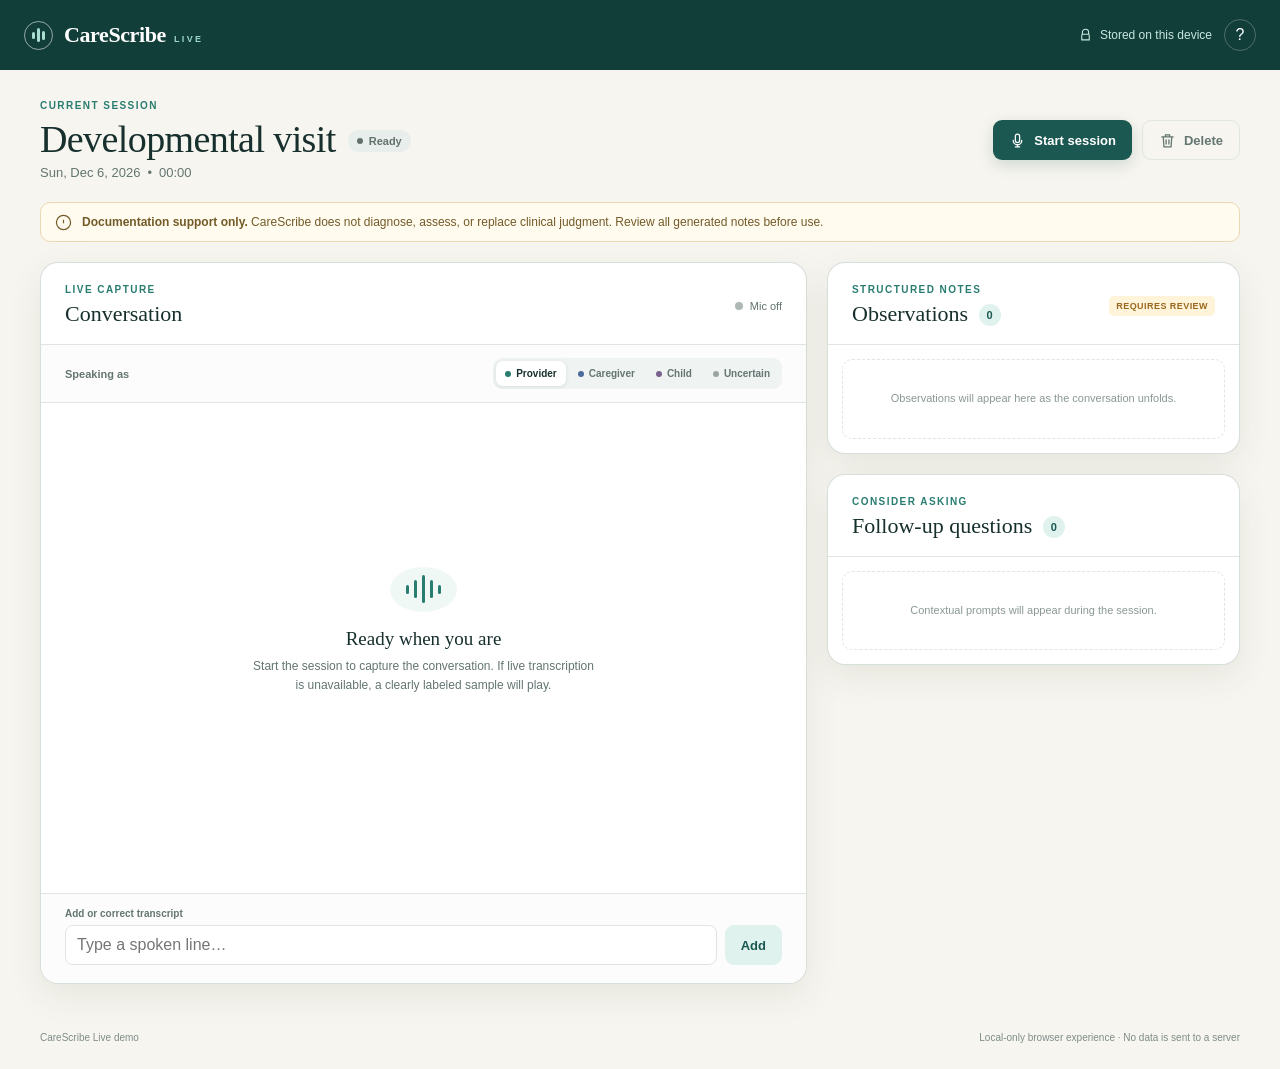
==== web/index.html @ e73f351d "Build CareScribe live hackathon demo" ====
<!doctype html>
<html lang="en">
  <head>
    <meta charset="UTF-8" />
    <meta name="viewport" content="width=device-width, initial-scale=1.0" />
    <meta name="theme-color" content="#123e3a" />
    <link rel="icon" href="data:image/svg+xml,<svg xmlns='http://www.w3.org/2000/svg' viewBox='0 0 64 64'><rect width='64' height='64' rx='32' fill='%23123e3a'/><path d='M20 34h7l5-14 6 27 5-13h5' fill='none' stroke='%23a9ded2' stroke-width='5' stroke-linecap='round' stroke-linejoin='round'/></svg>" />
    <meta
      name="description"
      content="CareScribe Live — a privacy-first, non-diagnostic session documentation demo."
    />
    <title>CareScribe Live</title>
    <link rel="stylesheet" href="styles.css" />
    <script src="app.js" defer></script>
  </head>
  <body>
    <header class="app-header">
      <a class="brand" href="#" aria-label="CareScribe Live home">
        <span class="brand-mark" aria-hidden="true">
          <span></span><span></span><span></span>
        </span>
        <span>
          <strong>CareScribe</strong>
          <small>LIVE</small>
        </span>
      </a>
      <div class="header-meta">
        <span class="privacy-pill">
          <svg viewBox="0 0 24 24" aria-hidden="true"><path d="M7 10V7a5 5 0 0 1 10 0v3m-9 0h8a2 2 0 0 1 2 2v7H6v-7a2 2 0 0 1 2-2Z"/></svg>
          Stored on this device
        </span>
        <button class="icon-button" id="open-info" aria-label="Privacy and demo information">?</button>
      </div>
    </header>

    <main>
      <section class="session-bar" aria-label="Session controls">
        <div>
          <p class="eyebrow">Current session</p>
          <div class="session-title-row">
            <h1 id="session-title">Developmental visit</h1>
            <span class="status-chip ready" id="status-chip"><i></i> Ready</span>
          </div>
          <p class="session-subtitle"><span id="session-date"></span> <span aria-hidden="true">•</span> <span id="timer">00:00</span></p>
        </div>
        <div class="session-actions">
          <button class="button button-primary" id="start-session">
            <svg viewBox="0 0 24 24" aria-hidden="true"><path d="M12 3a3 3 0 0 0-3 3v6a3 3 0 0 0 6 0V6a3 3 0 0 0-3-3Zm-6 9a6 6 0 0 0 12 0m-6 6v3m-3 0h6"/></svg>
            Start session
          </button>
          <button class="button button-secondary hidden" id="pause-session">
            <span class="pause-icon" aria-hidden="true"></span> Pause
          </button>
          <button class="button button-danger hidden" id="end-session">End session</button>
          <button class="button button-ghost" id="delete-session" title="Delete session">
            <svg viewBox="0 0 24 24" aria-hidden="true"><path d="M4 7h16M9 7V4h6v3m3 0-1 14H7L6 7m4 4v6m4-6v6"/></svg>
            <span>Delete</span>
          </button>
        </div>
      </section>

      <section class="notice" role="note">
        <svg viewBox="0 0 24 24" aria-hidden="true"><path d="M12 22a10 10 0 1 0 0-20 10 10 0 0 0 0 20Zm0-14v5m0 4h.01"/></svg>
        <p><strong>Documentation support only.</strong> CareScribe does not diagnose, assess, or replace clinical judgment. Review all generated notes before use.</p>
      </section>

      <div class="workspace">
        <section class="panel transcript-panel">
          <div class="panel-heading">
            <div>
              <p class="eyebrow">Live capture</p>
              <h2>Conversation</h2>
            </div>
            <div class="audio-state" id="audio-state"><span class="audio-dot"></span><span id="audio-label">Mic off</span></div>
          </div>

          <div class="speaker-control">
            <span>Speaking as</span>
            <div class="role-tabs" id="role-tabs" role="radiogroup" aria-label="Current speaker">
              <button data-role="provider" role="radio" aria-checked="true" class="active"><i></i> Provider</button>
              <button data-role="caregiver" role="radio" aria-checked="false"><i></i> Caregiver</button>
              <button data-role="child" role="radio" aria-checked="false"><i></i> Child</button>
              <button data-role="uncertain" role="radio" aria-checked="false"><i></i> Uncertain</button>
            </div>
          </div>

          <div class="transcript-list" id="transcript-list" aria-live="polite">
            <div class="empty-state" id="transcript-empty">
              <div class="empty-visual">
                <span></span><span></span><span></span><span></span><span></span>
              </div>
              <h3>Ready when you are</h3>
              <p>Start the session to capture the conversation. If live transcription is unavailable, a clearly labeled sample will play.</p>
            </div>
          </div>

          <form class="manual-entry" id="manual-form">
            <label for="manual-text">Add or correct transcript</label>
            <div>
              <input id="manual-text" type="text" maxlength="500" placeholder="Type a spoken line…" autocomplete="off" />
              <button class="button button-secondary" type="submit">Add</button>
            </div>
          </form>
        </section>

        <aside class="insights-column">
          <section class="panel observations-panel">
            <div class="panel-heading">
              <div>
                <p class="eyebrow">Structured notes</p>
                <h2>Observations <span class="count" id="observation-count">0</span></h2>
              </div>
              <span class="review-label">Requires review</span>
            </div>
            <div id="observations-list" class="card-list">
              <div class="mini-empty" id="observations-empty">Observations will appear here as the conversation unfolds.</div>
            </div>
          </section>

          <section class="panel questions-panel">
            <div class="panel-heading">
              <div>
                <p class="eyebrow">Consider asking</p>
                <h2>Follow-up questions <span class="count" id="question-count">0</span></h2>
              </div>
            </div>
            <div id="questions-list" class="question-list">
              <div class="mini-empty" id="questions-empty">Contextual prompts will appear during the session.</div>
            </div>
          </section>
        </aside>
      </div>
    </main>

    <footer>
      <span>CareScribe Live demo</span>
      <span>Local-only browser experience · No data is sent to a server</span>
    </footer>

    <dialog id="consent-dialog" class="modal consent-modal">
      <form method="dialog">
        <div class="modal-icon consent-icon">
          <svg viewBox="0 0 24 24" aria-hidden="true"><path d="M12 3 4 6v5c0 5 3.4 8.7 8 10 4.6-1.3 8-5 8-10V6l-8-3Zm-3 9 2 2 4-5"/></svg>
        </div>
        <p class="eyebrow">Before you begin</p>
        <h2>Confirm privacy & consent</h2>
        <p class="modal-copy">Only capture a conversation after everyone present understands and agrees. This demo stores session data in this browser only.</p>
        <label class="check-row">
          <input type="checkbox" id="consent-check" />
          <span><strong>I have informed consent</strong><small>Everyone present has agreed to audio capture and transcription.</small></span>
        </label>
        <label class="check-row">
          <input type="checkbox" id="privacy-check" />
          <span><strong>I understand this is a demo</strong><small>Content is non-diagnostic and must be reviewed by a qualified clinician.</small></span>
        </label>
        <div class="modal-actions">
          <button class="button button-ghost" value="cancel">Cancel</button>
          <button class="button button-primary" id="confirm-consent" value="default" disabled>Agree & start</button>
        </div>
      </form>
    </dialog>

    <dialog id="end-dialog" class="modal">
      <form method="dialog">
        <div class="modal-icon end-icon">✓</div>
        <h2>End this session?</h2>
        <p class="modal-copy">The transcript and reviewed observations will remain saved on this device.</p>
        <div class="modal-actions">
          <button class="button button-ghost" value="cancel">Keep recording</button>
          <button class="button button-danger" id="confirm-end" value="default">End session</button>
        </div>
      </form>
    </dialog>

    <dialog id="delete-dialog" class="modal">
      <form method="dialog">
        <div class="modal-icon delete-icon">
          <svg viewBox="0 0 24 24" aria-hidden="true"><path d="M4 7h16M9 7V4h6v3m3 0-1 14H7L6 7"/></svg>
        </div>
        <h2>Delete this session?</h2>
        <p class="modal-copy">This permanently removes the transcript, observations, and questions from this browser.</p>
        <div class="modal-actions">
          <button class="button button-ghost" value="cancel">Cancel</button>
          <button class="button button-danger" id="confirm-delete" value="default">Delete permanently</button>
        </div>
      </form>
    </dialog>

    <dialog id="info-dialog" class="modal">
      <form method="dialog">
        <div class="modal-icon consent-icon">i</div>
        <h2>About this demo</h2>
        <p class="modal-copy">CareScribe Live demonstrates browser-based documentation support. Live transcription depends on browser support and may use the browser vendor’s speech service. The safe simulation contains fictional, non-identifying sample content.</p>
        <p class="modal-copy"><strong>No AWS service or clinical system is connected.</strong> Data remains in local browser storage until you delete it.</p>
        <div class="modal-actions"><button class="button button-primary" value="default">Got it</button></div>
      </form>
    </dialog>

    <div class="toast" id="toast" role="status" aria-live="polite"></div>
  </body>
</html>
---- web/styles.css ----
:root {
  --ink: #17302d;
  --muted: #647572;
  --green-950: #123e3a;
  --green-800: #1b5851;
  --green-600: #287c70;
  --green-100: #dff2ed;
  --green-50: #f0f8f5;
  --cream: #f7f5ef;
  --white: #fff;
  --line: #dfe6e2;
  --coral: #d86552;
  --coral-soft: #fff0ec;
  --gold: #9a681e;
  --gold-soft: #fff4d9;
  --blue: #4b6b9d;
  --purple: #7a628e;
  --shadow: 0 12px 34px rgba(22, 59, 54, .08);
  --radius: 18px;
}

* { box-sizing: border-box; }
html { color-scheme: light; }
body {
  margin: 0;
  background: var(--cream);
  color: var(--ink);
  font-family: Inter, ui-sans-serif, -apple-system, BlinkMacSystemFont, "Segoe UI", sans-serif;
  -webkit-font-smoothing: antialiased;
}
button, input { font: inherit; }
button { cursor: pointer; }
button:focus-visible, input:focus-visible { outline: 3px solid rgba(40, 124, 112, .25); outline-offset: 2px; }
.hidden { display: none !important; }

.app-header {
  height: 70px;
  padding: 0 max(24px, calc((100vw - 1440px) / 2));
  background: var(--green-950);
  color: white;
  display: flex;
  align-items: center;
  justify-content: space-between;
}
.brand { color: inherit; text-decoration: none; display: flex; gap: 11px; align-items: center; }
.brand > span:last-child { display: flex; align-items: baseline; gap: 8px; }
.brand strong { font-family: Georgia, serif; font-size: 22px; letter-spacing: -.4px; }
.brand small { font-size: 9px; letter-spacing: 2.4px; color: #9bd7ca; font-weight: 800; }
.brand-mark { width: 29px; height: 29px; border: 1px solid rgba(255,255,255,.55); border-radius: 50%; display: flex; align-items: center; justify-content: center; gap: 2px; }
.brand-mark span { display: block; width: 3px; border-radius: 4px; background: #a9ded2; }
.brand-mark span:nth-child(1) { height: 7px; }
.brand-mark span:nth-child(2) { height: 14px; }
.brand-mark span:nth-child(3) { height: 9px; }
.header-meta { display: flex; gap: 12px; align-items: center; }
.privacy-pill { display: flex; align-items: center; gap: 7px; font-size: 12px; color: #c7e7df; }
.privacy-pill svg { width: 15px; fill: none; stroke: currentColor; stroke-width: 1.8; }
.icon-button { width: 32px; height: 32px; border: 1px solid rgba(255,255,255,.25); border-radius: 50%; background: transparent; color: white; }

main { width: min(1440px, 100%); margin: auto; padding: 30px 40px 48px; }
.session-bar { display: flex; align-items: center; justify-content: space-between; gap: 24px; margin-bottom: 22px; }
.eyebrow { margin: 0 0 6px; text-transform: uppercase; letter-spacing: 1.45px; font-size: 10px; color: var(--green-600); font-weight: 800; }
.session-title-row { display: flex; align-items: center; gap: 12px; }
h1, h2, h3, p { margin-top: 0; }
h1 { margin-bottom: 4px; font-family: Georgia, serif; font-size: clamp(28px, 3vw, 38px); font-weight: 500; letter-spacing: -.6px; }
.session-subtitle { margin: 0; color: var(--muted); font-size: 13px; display: flex; gap: 7px; }
.status-chip { border-radius: 20px; padding: 5px 9px; background: #e8eeeb; color: #62706d; font-size: 11px; font-weight: 700; display: inline-flex; align-items: center; gap: 6px; }
.status-chip i { width: 6px; height: 6px; border-radius: 50%; background: currentColor; }
.status-chip.live { color: #247166; background: #dff2ed; }
.status-chip.live i { animation: pulse 1.5s infinite; }
.status-chip.paused { color: var(--gold); background: var(--gold-soft); }
.status-chip.ended { color: #62706d; }
.session-actions { display: flex; align-items: center; gap: 10px; flex-wrap: wrap; justify-content: flex-end; }
.button { border: 0; border-radius: 9px; min-height: 40px; padding: 0 16px; display: inline-flex; align-items: center; justify-content: center; gap: 8px; font-weight: 700; font-size: 13px; transition: transform .15s, background .15s, box-shadow .15s; }
.button:hover { transform: translateY(-1px); }
.button:disabled { opacity: .45; cursor: not-allowed; transform: none; }
.button svg { width: 17px; height: 17px; fill: none; stroke: currentColor; stroke-width: 1.8; stroke-linecap: round; stroke-linejoin: round; }
.button-primary { color: white; background: var(--green-800); box-shadow: 0 5px 15px rgba(27,88,81,.18); }
.button-primary:hover { background: var(--green-950); }
.button-secondary { color: var(--green-800); background: var(--green-100); }
.button-ghost { color: var(--muted); background: transparent; border: 1px solid var(--line); }
.button-danger { color: white; background: var(--coral); }
.pause-icon { width: 11px; height: 13px; border-left: 3px solid; border-right: 3px solid; }

.notice { display: flex; align-items: center; gap: 10px; border: 1px solid #ead9b1; background: #fffbef; color: #735b28; border-radius: 10px; padding: 10px 14px; margin-bottom: 20px; }
.notice svg { width: 17px; flex: 0 0 auto; fill: none; stroke: currentColor; stroke-width: 1.7; }
.notice p { margin: 0; font-size: 12px; line-height: 1.5; }

.workspace { display: grid; grid-template-columns: minmax(0, 1.3fr) minmax(340px, .7fr); gap: 20px; align-items: start; }
.panel { background: var(--white); border: 1px solid rgba(205,216,211,.8); border-radius: var(--radius); box-shadow: var(--shadow); overflow: hidden; }
.panel-heading { display: flex; align-items: center; justify-content: space-between; gap: 18px; padding: 21px 24px 17px; border-bottom: 1px solid var(--line); }
.panel-heading h2 { margin: 0; font-family: Georgia, serif; font-weight: 500; font-size: 22px; }
.count { display: inline-flex; align-items: center; justify-content: center; min-width: 22px; height: 22px; margin-left: 5px; border-radius: 12px; background: var(--green-100); color: var(--green-800); font: 700 11px Inter, sans-serif; vertical-align: 2px; }
.audio-state { font-size: 11px; color: var(--muted); display: flex; align-items: center; gap: 7px; }
.audio-dot { width: 8px; height: 8px; border-radius: 50%; background: #aeb8b5; }
.audio-state.listening { color: var(--green-600); }
.audio-state.listening .audio-dot { background: #36a18f; box-shadow: 0 0 0 5px rgba(54,161,143,.12); animation: pulse 1.5s infinite; }
.audio-state.simulated { color: var(--gold); }
.audio-state.simulated .audio-dot { background: #d79b38; }

.speaker-control { padding: 13px 24px; display: flex; align-items: center; justify-content: space-between; gap: 16px; border-bottom: 1px solid var(--line); background: #fbfcfb; }
.speaker-control > span { color: var(--muted); font-size: 11px; font-weight: 700; white-space: nowrap; }
.role-tabs { display: flex; align-items: center; gap: 3px; padding: 3px; background: #eff3f1; border-radius: 9px; overflow-x: auto; }
.role-tabs button { border: 0; background: transparent; padding: 7px 9px; border-radius: 7px; color: var(--muted); font-size: 10px; font-weight: 700; white-space: nowrap; display: flex; align-items: center; gap: 5px; }
.role-tabs button i { width: 6px; height: 6px; border-radius: 50%; background: #9aa5a2; }
.role-tabs button.active { background: white; color: var(--ink); box-shadow: 0 1px 4px rgba(22,59,54,.1); }
.role-tabs [data-role="provider"] i { background: var(--green-600); }
.role-tabs [data-role="caregiver"] i { background: var(--blue); }
.role-tabs [data-role="child"] i { background: var(--purple); }

.transcript-list { height: 490px; overflow-y: auto; padding: 14px 24px; scroll-behavior: smooth; }
.empty-state { min-height: 440px; display: flex; flex-direction: column; align-items: center; justify-content: center; text-align: center; color: var(--muted); }
.empty-state h3 { margin: 16px 0 7px; color: var(--ink); font: 500 19px Georgia, serif; }
.empty-state p { max-width: 350px; font-size: 12px; line-height: 1.6; }
.empty-visual { height: 45px; display: flex; gap: 5px; align-items: center; padding: 0 16px; border-radius: 50%; background: var(--green-50); }
.empty-visual span { width: 3px; border-radius: 3px; background: var(--green-600); }
.empty-visual span:nth-child(1), .empty-visual span:nth-child(5) { height: 9px; }
.empty-visual span:nth-child(2), .empty-visual span:nth-child(4) { height: 18px; }
.empty-visual span:nth-child(3) { height: 28px; }
.transcript-entry { display: grid; grid-template-columns: 76px 1fr; gap: 12px; padding: 13px 0; border-bottom: 1px solid #edf0ee; animation: enter .3s ease both; }
.transcript-entry:last-child { border-bottom: 0; }
.speaker-label { font-size: 10px; font-weight: 800; text-transform: uppercase; letter-spacing: .7px; color: var(--green-600); padding-top: 3px; }
.speaker-label.caregiver { color: var(--blue); }
.speaker-label.child { color: var(--purple); }
.speaker-label.uncertain { color: #7d8583; }
.transcript-copy { margin: 0; color: #334744; font-size: 13px; line-height: 1.55; }
.transcript-time { display: block; margin-top: 4px; color: #9aa4a2; font-size: 9px; }
.simulation-tag { font-size: 8px; letter-spacing: .5px; text-transform: uppercase; color: var(--gold); background: var(--gold-soft); border-radius: 3px; padding: 2px 4px; margin-left: 5px; }
.manual-entry { padding: 14px 24px 18px; border-top: 1px solid var(--line); background: #fbfcfb; }
.manual-entry label { display: block; color: var(--muted); font-size: 10px; font-weight: 700; margin-bottom: 6px; }
.manual-entry > div { display: flex; gap: 8px; }
.manual-entry input { min-width: 0; flex: 1; border: 1px solid var(--line); border-radius: 8px; padding: 9px 11px; color: var(--ink); background: white; }

.insights-column { display: grid; gap: 20px; }
.review-label { color: var(--gold); background: var(--gold-soft); border-radius: 5px; padding: 5px 7px; font-size: 9px; font-weight: 800; text-transform: uppercase; letter-spacing: .45px; }
.card-list, .question-list { padding: 14px; max-height: 380px; overflow-y: auto; }
.mini-empty { text-align: center; color: #8a9895; font-size: 11px; line-height: 1.6; padding: 30px 20px; border: 1px dashed var(--line); border-radius: 10px; }
.observation-card { border: 1px solid var(--line); border-radius: 11px; padding: 13px; margin-bottom: 10px; animation: enter .3s ease both; }
.observation-card:last-child { margin-bottom: 0; }
.observation-top { display: flex; align-items: center; justify-content: space-between; gap: 10px; margin-bottom: 8px; }
.observation-top span:first-child { color: var(--green-800); font-size: 9px; font-weight: 800; text-transform: uppercase; letter-spacing: .8px; }
.confidence { color: var(--muted); font-size: 9px; }
.observation-card h3 { margin: 0 0 6px; font-size: 13px; line-height: 1.35; }
.evidence { margin: 0 0 10px; padding-left: 9px; border-left: 2px solid var(--green-100); color: var(--muted); font-size: 10px; line-height: 1.45; }
.approve-button { width: 100%; min-height: 30px; border: 1px solid var(--green-100); border-radius: 7px; background: var(--green-50); color: var(--green-800); font-size: 10px; font-weight: 800; }
.approve-button.approved { border-color: #c5e5dd; background: var(--green-100); }
.question-card { width: 100%; text-align: left; border: 0; border-radius: 9px; background: var(--green-50); margin-bottom: 8px; padding: 11px 12px; color: #2c504b; font-size: 11px; line-height: 1.45; display: flex; gap: 9px; transition: background .15s; animation: enter .3s ease both; }
.question-card:hover { background: var(--green-100); }
.question-card::before { content: "?"; width: 18px; height: 18px; border-radius: 50%; flex: 0 0 auto; display: grid; place-items: center; color: white; background: var(--green-600); font-size: 9px; font-weight: 800; }
.question-card.asked { opacity: .55; text-decoration: line-through; }

footer { width: min(1440px, 100%); margin: auto; padding: 0 40px 26px; display: flex; justify-content: space-between; color: #7d8c89; font-size: 10px; }
.modal { width: min(470px, calc(100% - 32px)); border: 0; border-radius: 17px; padding: 0; box-shadow: 0 24px 70px rgba(16,47,43,.25); color: var(--ink); }
.modal::backdrop { background: rgba(12,36,33,.58); backdrop-filter: blur(3px); }
.modal form { padding: 28px; }
.modal h2 { font: 500 27px Georgia, serif; margin: 5px 0 10px; }
.modal-copy { color: var(--muted); font-size: 12px; line-height: 1.6; }
.modal-icon { width: 42px; height: 42px; display: grid; place-items: center; border-radius: 50%; margin-bottom: 15px; font-weight: 800; }
.modal-icon svg { width: 22px; fill: none; stroke: currentColor; stroke-width: 1.7; stroke-linecap: round; stroke-linejoin: round; }
.consent-icon, .end-icon { color: var(--green-800); background: var(--green-100); }
.delete-icon { color: var(--coral); background: var(--coral-soft); }
.check-row { display: flex; gap: 10px; padding: 12px; border: 1px solid var(--line); border-radius: 9px; margin-top: 9px; cursor: pointer; }
.check-row input { accent-color: var(--green-600); margin: 2px 0 0; align-self: flex-start; }
.check-row span { display: flex; flex-direction: column; gap: 3px; }
.check-row strong { font-size: 12px; }
.check-row small { color: var(--muted); font-size: 10px; line-height: 1.4; }
.modal-actions { display: flex; justify-content: flex-end; gap: 9px; margin-top: 22px; }
.toast { position: fixed; left: 50%; bottom: 24px; transform: translate(-50%, 20px); background: var(--green-950); color: white; border-radius: 8px; padding: 10px 15px; font-size: 11px; opacity: 0; pointer-events: none; transition: .25s; z-index: 10; }
.toast.show { opacity: 1; transform: translate(-50%, 0); }

@keyframes pulse { 50% { opacity: .45; transform: scale(.85); } }
@keyframes enter { from { opacity: 0; transform: translateY(5px); } }
@media (max-width: 900px) {
  main { padding: 24px; }
  .workspace { grid-template-columns: 1fr; }
  .transcript-list { height: 420px; }
  .insights-column { grid-template-columns: 1fr 1fr; }
  footer { padding: 0 24px 24px; }
}
@media (max-width: 640px) {
  .app-header { padding: 0 16px; }
  .privacy-pill { font-size: 0; }
  .privacy-pill svg { width: 18px; }
  main { padding: 20px 14px 36px; }
  .session-bar { align-items: flex-start; flex-direction: column; }
  .session-actions { width: 100%; justify-content: flex-start; }
  .session-actions .button-primary, .session-actions .button-secondary, .session-actions .button-danger { flex: 1; }
  .session-actions .button-ghost span { display: none; }
  .speaker-control { align-items: flex-start; flex-direction: column; }
  .role-tabs { width: 100%; }
  .role-tabs button { flex: 1; justify-content: center; }
  .transcript-list { height: 390px; padding: 12px 16px; }
  .transcript-entry { grid-template-columns: 68px 1fr; }
  .manual-entry { padding: 12px 16px 16px; }
  .insights-column { grid-template-columns: 1fr; }
  .panel-heading { padding: 18px; }
  footer { padding: 0 14px 20px; flex-direction: column; gap: 5px; }
}
@media (prefers-reduced-motion: reduce) {
  *, *::before, *::after { animation-duration: .01ms !important; transition-duration: .01ms !important; scroll-behavior: auto !important; }
}
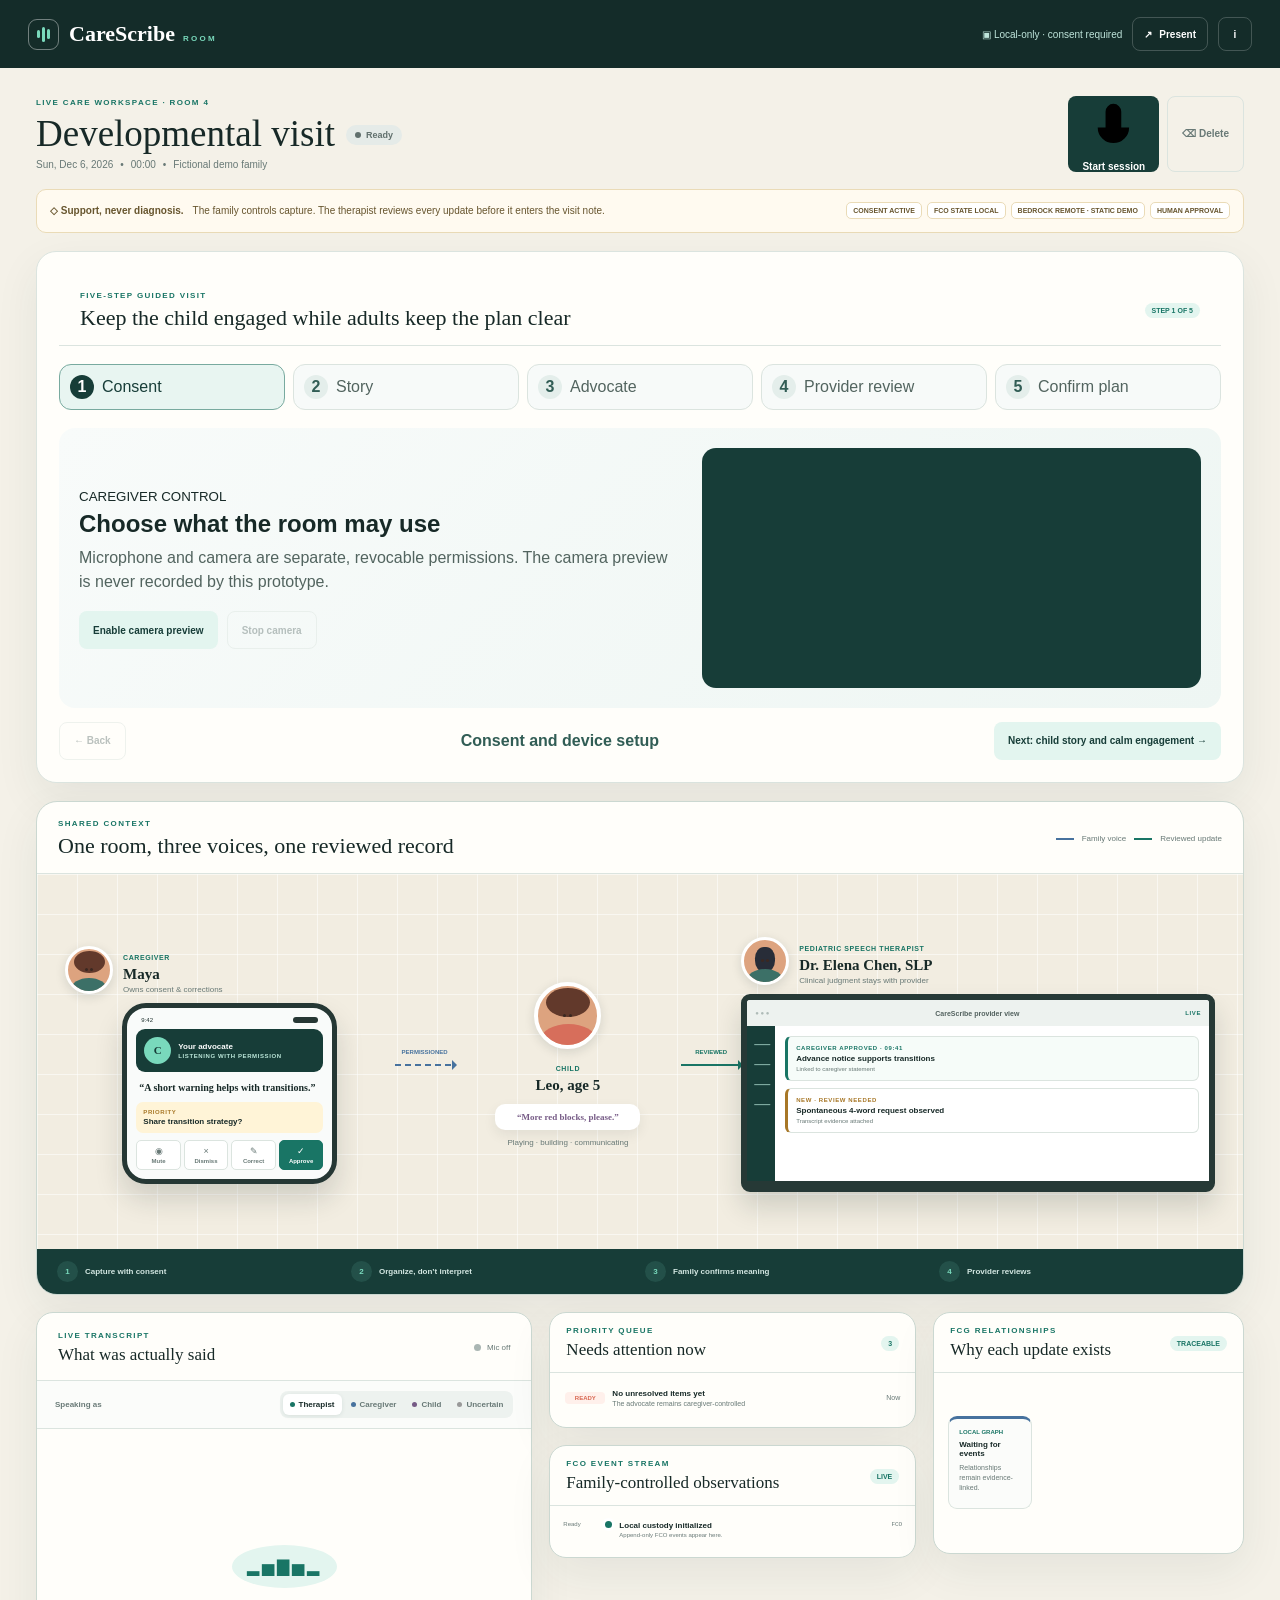
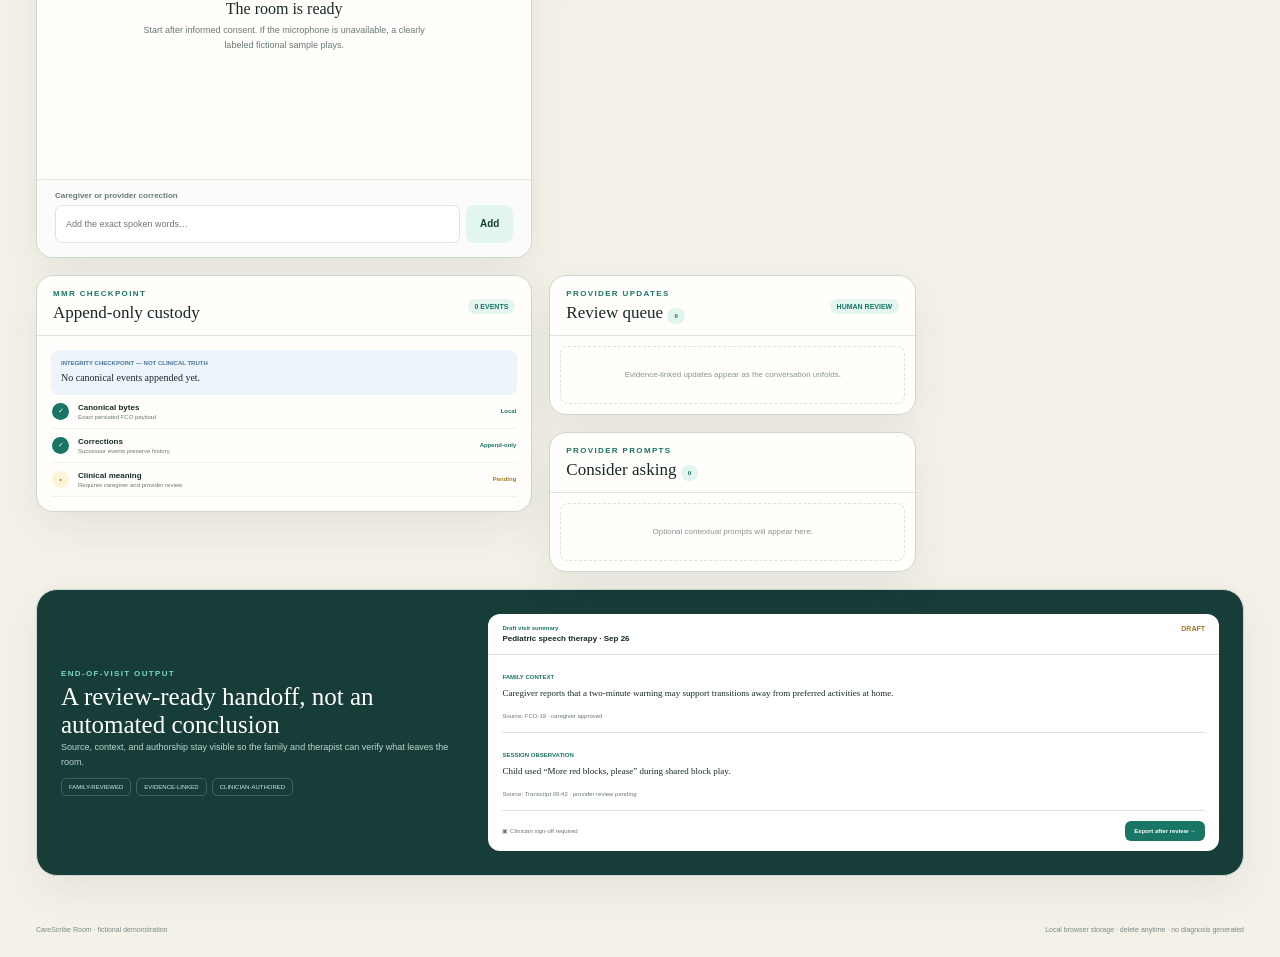
==== commit c9e0c171: "Add caregiver advocate room and custody demo" ====
--- a/web/index.html
+++ b/web/index.html
@@ -1,201 +1,144 @@
 <!doctype html>
 <html lang="en">
-  <head>
-    <meta charset="UTF-8" />
-    <meta name="viewport" content="width=device-width, initial-scale=1.0" />
-    <meta name="theme-color" content="#123e3a" />
-    <link rel="icon" href="data:image/svg+xml,<svg xmlns='http://www.w3.org/2000/svg' viewBox='0 0 64 64'><rect width='64' height='64' rx='32' fill='%23123e3a'/><path d='M20 34h7l5-14 6 27 5-13h5' fill='none' stroke='%23a9ded2' stroke-width='5' stroke-linecap='round' stroke-linejoin='round'/></svg>" />
-    <meta
-      name="description"
-      content="CareScribe Live — a privacy-first, non-diagnostic session documentation demo."
-    />
-    <title>CareScribe Live</title>
-    <link rel="stylesheet" href="styles.css" />
-    <script src="app.js" defer></script>
-  </head>
-  <body>
-    <header class="app-header">
-      <a class="brand" href="#" aria-label="CareScribe Live home">
-        <span class="brand-mark" aria-hidden="true">
-          <span></span><span></span><span></span>
-        </span>
-        <span>
-          <strong>CareScribe</strong>
-          <small>LIVE</small>
-        </span>
-      </a>
-      <div class="header-meta">
-        <span class="privacy-pill">
-          <svg viewBox="0 0 24 24" aria-hidden="true"><path d="M7 10V7a5 5 0 0 1 10 0v3m-9 0h8a2 2 0 0 1 2 2v7H6v-7a2 2 0 0 1 2-2Z"/></svg>
-          Stored on this device
-        </span>
-        <button class="icon-button" id="open-info" aria-label="Privacy and demo information">?</button>
+<head>
+  <meta charset="UTF-8"><meta name="viewport" content="width=device-width,initial-scale=1">
+  <meta name="theme-color" content="#173d38">
+  <meta name="description" content="CareScribe Room — privacy-first, non-diagnostic pediatric speech therapy documentation.">
+  <link rel="icon" href="data:image/svg+xml,<svg xmlns='http://www.w3.org/2000/svg' viewBox='0 0 64 64'><rect width='64' height='64' rx='16' fill='%23173d38'/><path d='M18 34h9l5-15 6 28 6-13h4' fill='none' stroke='%2379d9bc' stroke-width='5' stroke-linecap='round'/></svg>">
+  <title>CareScribe Room</title><link rel="stylesheet" href="styles.css"><script src="fco-core.js" defer></script><script src="app.js" defer></script>
+</head>
+<body>
+  <input class="presentation-toggle" id="presentation-mode" type="checkbox">
+  <header class="app-header">
+    <a class="brand" href="#" aria-label="CareScribe home"><span class="brand-mark" aria-hidden="true"><i></i><i></i><i></i></span><span><strong>CareScribe</strong><small>ROOM</small></span></a>
+    <div class="header-meta"><span class="privacy-pill">▣ Local-only · consent required</span><label class="present-button" for="presentation-mode"><span>↗</span><b>Present</b></label><button id="open-info" class="icon-button" aria-label="Privacy and demo information">i</button></div>
+  </header>
+
+  <main>
+    <section class="session-bar" aria-label="Session controls">
+      <div><p class="eyebrow">Live care workspace · Room 4</p><div class="session-title-row"><h1 id="session-title">Developmental visit</h1><span id="status-chip" class="status-chip ready"><i></i> Ready</span></div><p class="session-subtitle"><span id="session-date"></span><span>•</span><span id="timer">00:00</span><span>•</span><span>Fictional demo family</span></p></div>
+      <div class="session-actions">
+        <button id="start-session" class="button primary">◉ Start session</button>
+        <button id="pause-session" class="button secondary hidden"><span class="pause-icon"></span> Pause</button>
+        <button id="end-session" class="button danger hidden">End session</button>
+        <button id="delete-session" class="button ghost" title="Delete session">⌫ <span>Delete</span></button>
       </div>
-    </header>
+    </section>
 
-    <main>
-      <section class="session-bar" aria-label="Session controls">
-        <div>
-          <p class="eyebrow">Current session</p>
-          <div class="session-title-row">
-            <h1 id="session-title">Developmental visit</h1>
-            <span class="status-chip ready" id="status-chip"><i></i> Ready</span>
+    <section class="boundary" role="note"><b>◇ Support, never diagnosis.</b><span>The family controls capture. The therapist reviews every update before it enters the visit note.</span><div><i>Consent active</i><i>FCO state local</i><i id="bedrock-status">Bedrock remote · checking</i><i>Human approval</i></div></section>
+
+    <section class="journey-card" aria-labelledby="journey-title">
+      <header class="section-head"><div><p class="eyebrow">Five-step guided visit</p><h2 id="journey-title">Keep the child engaged while adults keep the plan clear</h2></div><b id="journey-progress" class="pill">STEP 1 OF 5</b></header>
+      <nav class="journey-tabs" aria-label="Visit steps">
+        <button data-step="1" class="active"><b>1</b><span>Consent</span></button>
+        <button data-step="2"><b>2</b><span>Story</span></button>
+        <button data-step="3"><b>3</b><span>Advocate</span></button>
+        <button data-step="4"><b>4</b><span>Provider review</span></button>
+        <button data-step="5"><b>5</b><span>Confirm plan</span></button>
+      </nav>
+      <div class="journey-stage">
+        <article class="journey-pane active" data-pane="1">
+          <div><small>CAREGIVER CONTROL</small><h3>Choose what the room may use</h3><p>Microphone and camera are separate, revocable permissions. The camera preview is never recorded by this prototype.</p>
+            <div class="permission-actions"><button id="enable-camera" class="button secondary">Enable camera preview</button><button id="stop-camera" class="button ghost" disabled>Stop camera</button></div>
           </div>
-          <p class="session-subtitle"><span id="session-date"></span> <span aria-hidden="true">•</span> <span id="timer">00:00</span></p>
-        </div>
-        <div class="session-actions">
-          <button class="button button-primary" id="start-session">
-            <svg viewBox="0 0 24 24" aria-hidden="true"><path d="M12 3a3 3 0 0 0-3 3v6a3 3 0 0 0 6 0V6a3 3 0 0 0-3-3Zm-6 9a6 6 0 0 0 12 0m-6 6v3m-3 0h6"/></svg>
-            Start session
-          </button>
-          <button class="button button-secondary hidden" id="pause-session">
-            <span class="pause-icon" aria-hidden="true"></span> Pause
-          </button>
-          <button class="button button-danger hidden" id="end-session">End session</button>
-          <button class="button button-ghost" id="delete-session" title="Delete session">
-            <svg viewBox="0 0 24 24" aria-hidden="true"><path d="M4 7h16M9 7V4h6v3m3 0-1 14H7L6 7m4 4v6m4-6v6"/></svg>
-            <span>Delete</span>
-          </button>
-        </div>
+          <video id="camera-preview" muted playsinline aria-label="Local camera preview"></video>
+        </article>
+        <article class="journey-pane" data-pane="2">
+          <div class="story-book" aria-label="Child-friendly fictional story"><small>LEO'S SPACE BOOK · PAGE <span id="story-page">1</span></small><h3 id="story-title">The little rocket gets ready</h3><p id="story-copy">Leo helps the rocket find three red blocks before launch.</p><div class="story-art" aria-hidden="true">🚀 <span>▪</span><span>▪</span><span>▪</span></div><button id="story-next" class="button secondary">Turn the page</button></div>
+          <div><small>BOUNDED CHILD VIEW</small><h3>A calm activity, not a clinical agent</h3><p>The story can speak and progress, but it does not assess the child, solicit secrets, or make care recommendations.</p><button id="read-story" class="button primary">Read this page aloud</button></div>
+        </article>
+        <article class="journey-pane" data-pane="3">
+          <div><small>CAREGIVER ADVOCATE</small><h3>Capture concerns without promoting conclusions</h3><p>Example: “I read this could be autism.” CareScribe records that as a caregiver question and asks the provider to clarify—not as a diagnosis.</p><button id="run-concern" class="button primary">Run fictional concern</button></div>
+          <div class="instruction-card"><b>Caregiver instructions</b><ol><li>Correct the exact words if needed.</li><li>Approve only important interventions.</li><li>Mute or dismiss the advocate at any time.</li></ol></div>
+        </article>
+        <article class="journey-pane" data-pane="4">
+          <div><small>PROVIDER EHR-STYLE VIEW</small><h3>Review evidence, source, and uncertainty</h3><p>This is a prototype workspace—not an EHR integration. Remote Bedrock suggestions remain untrusted until reviewed.</p><div class="model-routes"><span><b>Nova Micro</b> Verified · event atomization</span><span><b>Nova Pro</b> Verified · synthesis</span><span><b>Liquid AI / Mistral vision</b> Adapter planned · model ID unverified</span></div></div>
+          <div id="ehr-preview" class="ehr-preview"><header>FICTIONAL EHR PREVIEW <b>NOT CONNECTED</b></header><p><strong>Caregiver concern:</strong> Possible autism question — needs clinician response.</p><p><strong>Observed:</strong> No diagnostic conclusion generated.</p></div>
+        </article>
+        <article class="journey-pane" data-pane="5">
+          <div><small>SHARED CLOSEOUT</small><h3>Confirm what happens next</h3><p>Before ending, identify unresolved questions, responsible party, timing, and what the caregiver understood.</p><button id="generate-handoff" class="button primary">Generate review draft with Nova Pro</button></div>
+          <div id="handoff-preview" class="instruction-card"><b>Waiting for clinician-reviewed handoff</b><p>No plan is finalized until caregiver and provider confirm it.</p></div>
+        </article>
+      </div>
+      <footer class="journey-controls"><button id="journey-back" class="button ghost" disabled>← Back</button><span id="journey-label">Consent and device setup</span><button id="journey-next" class="button secondary">Next: child story →</button></footer>
+    </section>
+
+    <section class="room-card" aria-labelledby="room-title">
+      <header class="section-head"><div><p class="eyebrow">Shared context</p><h2 id="room-title">One room, three voices, one reviewed record</h2></div><p class="legend"><i></i> Family voice <i></i> Reviewed update</p></header>
+      <div class="room-scene">
+        <article class="actor caregiver">
+          <div class="actor-id"><div class="avatar maya" aria-hidden="true"><i></i></div><div><small>Caregiver</small><h3>Maya</h3><p>Owns consent &amp; corrections</p></div></div>
+          <div class="phone" aria-label="Caregiver phone advocate">
+            <div class="phone-status"><span>9:42</span><i></i></div>
+            <div class="advocate"><b>C</b><span><strong>Your advocate</strong><small>Listening with permission</small></span></div>
+            <blockquote>“A short warning helps with transitions.”</blockquote>
+            <div class="phone-alert"><small>PRIORITY</small><b>Share transition strategy?</b></div>
+            <div class="care-controls" aria-label="Caregiver controls"><button data-advocate-action="mute">◉<small>Mute</small></button><button data-advocate-action="dismiss">×<small>Dismiss</small></button><button data-advocate-action="correct">✎<small>Correct</small></button><button data-advocate-action="approve" class="ok">✓<small>Approve</small></button></div>
+          </div>
+        </article>
+        <div class="flow"><span>permissioned</span></div>
+        <article class="actor child">
+          <div class="avatar leo" aria-hidden="true"><i></i></div><small>Child</small><h3>Leo, age 5</h3><blockquote>“More red blocks, please.”</blockquote><p>Playing · building · communicating</p>
+        </article>
+        <div class="flow reviewed"><span>reviewed</span></div>
+        <article class="actor provider">
+          <div class="actor-id"><div class="avatar elena" aria-hidden="true"><i></i></div><div><small>Pediatric speech therapist</small><h3>Dr. Elena Chen, SLP</h3><p>Clinical judgment stays with provider</p></div></div>
+          <div class="desktop" aria-label="Provider desktop receiving updates">
+            <header><i>● ● ●</i><b>CareScribe provider view</b><small>LIVE</small></header>
+            <div class="desktop-body"><nav aria-hidden="true">—<br>—<br>—<br>—</nav><div id="provider-live-feed">
+              <article class="update approved"><small>CAREGIVER APPROVED · 09:41</small><b>Advance notice supports transitions</b><span>Linked to caregiver statement</span></article>
+              <article class="update"><small>NEW · REVIEW NEEDED</small><b>Spontaneous 4-word request observed</b><span>Transcript evidence attached</span></article>
+            </div></div>
+          </div>
+        </article>
+      </div>
+      <footer class="room-steps"><span><b>1</b>Capture with consent</span><span><b>2</b>Organize, don’t interpret</span><span><b>3</b>Family confirms meaning</span><span><b>4</b>Provider reviews</span></footer>
+    </section>
+
+    <section class="workflow" aria-label="Live session intelligence">
+      <section class="panel transcript-panel">
+        <header class="panel-head"><div><p class="eyebrow">Live transcript</p><h2>What was actually said</h2></div><div id="audio-state" class="audio-state"><i></i><span id="audio-label">Mic off</span></div></header>
+        <div class="speaker-control"><span>Speaking as</span><div id="role-tabs" class="role-tabs" role="radiogroup" aria-label="Current speaker">
+          <button data-role="provider" role="radio" aria-checked="true" class="active"><i></i> Therapist</button><button data-role="caregiver" role="radio" aria-checked="false"><i></i> Caregiver</button><button data-role="child" role="radio" aria-checked="false"><i></i> Child</button><button data-role="uncertain" role="radio" aria-checked="false"><i></i> Uncertain</button>
+        </div></div>
+        <div id="transcript-list" class="transcript-list" aria-live="polite"><div id="transcript-empty" class="empty-state"><div class="wave">▂▅▇▅▂</div><h3>The room is ready</h3><p>Start after informed consent. If the microphone is unavailable, a clearly labeled fictional sample plays.</p></div></div>
+        <form id="manual-form" class="manual-entry"><label for="manual-text">Caregiver or provider correction</label><div><input id="manual-text" maxlength="500" placeholder="Add the exact spoken words…" autocomplete="off"><button class="button secondary" type="submit">Add</button></div></form>
       </section>
 
-      <section class="notice" role="note">
-        <svg viewBox="0 0 24 24" aria-hidden="true"><path d="M12 22a10 10 0 1 0 0-20 10 10 0 0 0 0 20Zm0-14v5m0 4h.01"/></svg>
-        <p><strong>Documentation support only.</strong> CareScribe does not diagnose, assess, or replace clinical judgment. Review all generated notes before use.</p>
+      <div class="operations">
+        <section class="panel"><header class="panel-head compact"><div><p class="eyebrow">Priority queue</p><h2>Needs attention now</h2></div><b class="count">3</b></header>
+          <ol id="priority-list" class="priority-list"><li><b>READY</b><span><strong>Start the fictional encounter</strong><small>Caregiver controls every intervention</small></span><time>Now</time></li></ol>
+        </section>
+        <section class="panel"><header class="panel-head compact"><div><p class="eyebrow">FCO event stream</p><h2>Family-controlled observations</h2></div><b class="pill">LIVE</b></header>
+          <div id="fco-event-stream" class="event-stream"><article><time>Ready</time><i></i><span><b>Local custody initialized</b><small>Append-only FCO events appear here.</small></span><code>FCO</code></article></div>
+        </section>
+      </div>
+
+      <section class="panel fcg-panel"><header class="panel-head compact"><div><p class="eyebrow">FCG relationships</p><h2>Why each update exists</h2></div><b class="pill">TRACEABLE</b></header>
+        <div id="fcg-graph" class="graph"><article><small>LOCAL GRAPH</small><b>Waiting for events</b><span>Relationships remain evidence-linked.</span></article></div>
       </section>
 
-      <div class="workspace">
-        <section class="panel transcript-panel">
-          <div class="panel-heading">
-            <div>
-              <p class="eyebrow">Live capture</p>
-              <h2>Conversation</h2>
-            </div>
-            <div class="audio-state" id="audio-state"><span class="audio-dot"></span><span id="audio-label">Mic off</span></div>
-          </div>
+      <section class="panel mmr-panel"><header class="panel-head compact"><div><p class="eyebrow">MMR checkpoint</p><h2>Append-only custody</h2></div><b id="mmr-count" class="pill">0 EVENTS</b></header>
+        <div class="meaning"><blockquote><small>INTEGRITY CHECKPOINT — NOT CLINICAL TRUTH</small><span id="mmr-root">No canonical events appended yet.</span></blockquote><div><p><i>✓</i><span><b>Canonical bytes</b><small>Exact persisted FCO payload</small></span><strong>Local</strong></p><p><i>✓</i><span><b>Corrections</b><small>Successor events preserve history</small></span><strong>Append-only</strong></p><p><i>•</i><span><b>Clinical meaning</b><small>Requires caregiver and provider review</small></span><strong>Pending</strong></p></div></div>
+      </section>
 
-          <div class="speaker-control">
-            <span>Speaking as</span>
-            <div class="role-tabs" id="role-tabs" role="radiogroup" aria-label="Current speaker">
-              <button data-role="provider" role="radio" aria-checked="true" class="active"><i></i> Provider</button>
-              <button data-role="caregiver" role="radio" aria-checked="false"><i></i> Caregiver</button>
-              <button data-role="child" role="radio" aria-checked="false"><i></i> Child</button>
-              <button data-role="uncertain" role="radio" aria-checked="false"><i></i> Uncertain</button>
-            </div>
-          </div>
+      <aside class="insights">
+        <section class="panel"><header class="panel-head compact"><div><p class="eyebrow">Provider updates</p><h2>Review queue <span id="observation-count" class="count">0</span></h2></div><b class="review-label">HUMAN REVIEW</b></header><div id="observations-list" class="card-list"><div id="observations-empty" class="mini-empty">Evidence-linked updates appear as the conversation unfolds.</div></div></section>
+        <section class="panel"><header class="panel-head compact"><div><p class="eyebrow">Provider prompts</p><h2>Consider asking <span id="question-count" class="count">0</span></h2></div></header><div id="questions-list" class="question-list"><div id="questions-empty" class="mini-empty">Optional contextual prompts will appear here.</div></div></section>
+      </aside>
+    </section>
 
-          <div class="transcript-list" id="transcript-list" aria-live="polite">
-            <div class="empty-state" id="transcript-empty">
-              <div class="empty-visual">
-                <span></span><span></span><span></span><span></span><span></span>
-              </div>
-              <h3>Ready when you are</h3>
-              <p>Start the session to capture the conversation. If live transcription is unavailable, a clearly labeled sample will play.</p>
-            </div>
-          </div>
+    <section class="output-card" aria-labelledby="output-title"><div><p class="eyebrow">End-of-visit output</p><h2 id="output-title">A review-ready handoff, not an automated conclusion</h2><p>Source, context, and authorship stay visible so the family and therapist can verify what leaves the room.</p><div class="badges"><span>Family-reviewed</span><span>Evidence-linked</span><span>Clinician-authored</span></div></div>
+      <article class="visit-note"><header><span><small>Draft visit summary</small><b>Pediatric speech therapy · Sep 26</b></span><strong>DRAFT</strong></header><section><small>FAMILY CONTEXT</small><p>Caregiver reports that a two-minute warning may support transitions away from preferred activities at home.</p><i>Source: FCO-19 · caregiver approved</i></section><section><small>SESSION OBSERVATION</small><p>Child used “More red blocks, please” during shared block play.</p><i>Source: Transcript 09:42 · provider review pending</i></section><footer>▣ Clinician sign-off required <button>Export after review →</button></footer></article>
+    </section>
+  </main>
 
-          <form class="manual-entry" id="manual-form">
-            <label for="manual-text">Add or correct transcript</label>
-            <div>
-              <input id="manual-text" type="text" maxlength="500" placeholder="Type a spoken line…" autocomplete="off" />
-              <button class="button button-secondary" type="submit">Add</button>
-            </div>
-          </form>
-        </section>
+  <footer class="site-footer"><span>CareScribe Room · fictional demonstration</span><span>Local browser storage · delete anytime · no diagnosis generated</span></footer>
 
-        <aside class="insights-column">
-          <section class="panel observations-panel">
-            <div class="panel-heading">
-              <div>
-                <p class="eyebrow">Structured notes</p>
-                <h2>Observations <span class="count" id="observation-count">0</span></h2>
-              </div>
-              <span class="review-label">Requires review</span>
-            </div>
-            <div id="observations-list" class="card-list">
-              <div class="mini-empty" id="observations-empty">Observations will appear here as the conversation unfolds.</div>
-            </div>
-          </section>
-
-          <section class="panel questions-panel">
-            <div class="panel-heading">
-              <div>
-                <p class="eyebrow">Consider asking</p>
-                <h2>Follow-up questions <span class="count" id="question-count">0</span></h2>
-              </div>
-            </div>
-            <div id="questions-list" class="question-list">
-              <div class="mini-empty" id="questions-empty">Contextual prompts will appear during the session.</div>
-            </div>
-          </section>
-        </aside>
-      </div>
-    </main>
-
-    <footer>
-      <span>CareScribe Live demo</span>
-      <span>Local-only browser experience · No data is sent to a server</span>
-    </footer>
-
-    <dialog id="consent-dialog" class="modal consent-modal">
-      <form method="dialog">
-        <div class="modal-icon consent-icon">
-          <svg viewBox="0 0 24 24" aria-hidden="true"><path d="M12 3 4 6v5c0 5 3.4 8.7 8 10 4.6-1.3 8-5 8-10V6l-8-3Zm-3 9 2 2 4-5"/></svg>
-        </div>
-        <p class="eyebrow">Before you begin</p>
-        <h2>Confirm privacy & consent</h2>
-        <p class="modal-copy">Only capture a conversation after everyone present understands and agrees. This demo stores session data in this browser only.</p>
-        <label class="check-row">
-          <input type="checkbox" id="consent-check" />
-          <span><strong>I have informed consent</strong><small>Everyone present has agreed to audio capture and transcription.</small></span>
-        </label>
-        <label class="check-row">
-          <input type="checkbox" id="privacy-check" />
-          <span><strong>I understand this is a demo</strong><small>Content is non-diagnostic and must be reviewed by a qualified clinician.</small></span>
-        </label>
-        <div class="modal-actions">
-          <button class="button button-ghost" value="cancel">Cancel</button>
-          <button class="button button-primary" id="confirm-consent" value="default" disabled>Agree & start</button>
-        </div>
-      </form>
-    </dialog>
-
-    <dialog id="end-dialog" class="modal">
-      <form method="dialog">
-        <div class="modal-icon end-icon">✓</div>
-        <h2>End this session?</h2>
-        <p class="modal-copy">The transcript and reviewed observations will remain saved on this device.</p>
-        <div class="modal-actions">
-          <button class="button button-ghost" value="cancel">Keep recording</button>
-          <button class="button button-danger" id="confirm-end" value="default">End session</button>
-        </div>
-      </form>
-    </dialog>
-
-    <dialog id="delete-dialog" class="modal">
-      <form method="dialog">
-        <div class="modal-icon delete-icon">
-          <svg viewBox="0 0 24 24" aria-hidden="true"><path d="M4 7h16M9 7V4h6v3m3 0-1 14H7L6 7"/></svg>
-        </div>
-        <h2>Delete this session?</h2>
-        <p class="modal-copy">This permanently removes the transcript, observations, and questions from this browser.</p>
-        <div class="modal-actions">
-          <button class="button button-ghost" value="cancel">Cancel</button>
-          <button class="button button-danger" id="confirm-delete" value="default">Delete permanently</button>
-        </div>
-      </form>
-    </dialog>
-
-    <dialog id="info-dialog" class="modal">
-      <form method="dialog">
-        <div class="modal-icon consent-icon">i</div>
-        <h2>About this demo</h2>
-        <p class="modal-copy">CareScribe Live demonstrates browser-based documentation support. Live transcription depends on browser support and may use the browser vendor’s speech service. The safe simulation contains fictional, non-identifying sample content.</p>
-        <p class="modal-copy"><strong>No AWS service or clinical system is connected.</strong> Data remains in local browser storage until you delete it.</p>
-        <div class="modal-actions"><button class="button button-primary" value="default">Got it</button></div>
-      </form>
-    </dialog>
-
-    <div class="toast" id="toast" role="status" aria-live="polite"></div>
-  </body>
+  <dialog id="consent-dialog" class="modal"><form method="dialog"><div class="modal-icon">✓</div><p class="eyebrow">Family control starts here</p><h2>Confirm privacy &amp; consent</h2><p class="modal-copy">Only capture after everyone present understands and agrees. The caregiver can mute, correct, dismiss, or approve throughout the visit.</p><label class="check-row"><input id="consent-check" type="checkbox"><span><b>I have informed consent</b><small>Everyone present has agreed to capture and transcription.</small></span></label><label class="check-row"><input id="privacy-check" type="checkbox"><span><b>I understand the boundary</b><small>This local demo is non-diagnostic and requires clinician review.</small></span></label><div class="modal-actions"><button class="button ghost" value="cancel">Cancel</button><button id="confirm-consent" class="button primary" value="default" disabled>Agree &amp; start</button></div></form></dialog>
+  <dialog id="end-dialog" class="modal"><form method="dialog"><div class="modal-icon">✓</div><h2>Prepare the visit handoff?</h2><p class="modal-copy">Ending stops capture. Reviewed content remains on this device for clinician sign-off.</p><div class="modal-actions"><button class="button ghost" value="cancel">Keep recording</button><button id="confirm-end" class="button danger" value="default">End session</button></div></form></dialog>
+  <dialog id="delete-dialog" class="modal"><form method="dialog"><div class="modal-icon danger-icon">⌫</div><h2>Delete this session?</h2><p class="modal-copy">This permanently removes the session from this browser.</p><div class="modal-actions"><button class="button ghost" value="cancel">Cancel</button><button id="confirm-delete" class="button danger" value="default">Delete permanently</button></div></form></dialog>
+  <dialog id="info-dialog" class="modal"><form method="dialog"><div class="modal-icon">i</div><h2>About CareScribe Room</h2><p class="modal-copy">This fictional demo shows family-controlled documentation support. It does not diagnose or recommend treatment. Live speech may use the browser vendor’s service.</p><p class="modal-copy"><b>No clinical system is connected.</b> Local data remains until deleted.</p><div class="modal-actions"><button class="button primary" value="default">Got it</button></div></form></dialog>
+  <div id="toast" class="toast" role="status" aria-live="polite"></div>
+</body>
 </html>
--- a/web/styles.css
+++ b/web/styles.css
@@ -1,200 +1,20 @@
-:root {
-  --ink: #17302d;
-  --muted: #647572;
-  --green-950: #123e3a;
-  --green-800: #1b5851;
-  --green-600: #287c70;
-  --green-100: #dff2ed;
-  --green-50: #f0f8f5;
-  --cream: #f7f5ef;
-  --white: #fff;
-  --line: #dfe6e2;
-  --coral: #d86552;
-  --coral-soft: #fff0ec;
-  --gold: #9a681e;
-  --gold-soft: #fff4d9;
-  --blue: #4b6b9d;
-  --purple: #7a628e;
-  --shadow: 0 12px 34px rgba(22, 59, 54, .08);
-  --radius: 18px;
-}
-
-* { box-sizing: border-box; }
-html { color-scheme: light; }
-body {
-  margin: 0;
-  background: var(--cream);
-  color: var(--ink);
-  font-family: Inter, ui-sans-serif, -apple-system, BlinkMacSystemFont, "Segoe UI", sans-serif;
-  -webkit-font-smoothing: antialiased;
-}
-button, input { font: inherit; }
-button { cursor: pointer; }
-button:focus-visible, input:focus-visible { outline: 3px solid rgba(40, 124, 112, .25); outline-offset: 2px; }
-.hidden { display: none !important; }
-
-.app-header {
-  height: 70px;
-  padding: 0 max(24px, calc((100vw - 1440px) / 2));
-  background: var(--green-950);
-  color: white;
-  display: flex;
-  align-items: center;
-  justify-content: space-between;
-}
-.brand { color: inherit; text-decoration: none; display: flex; gap: 11px; align-items: center; }
-.brand > span:last-child { display: flex; align-items: baseline; gap: 8px; }
-.brand strong { font-family: Georgia, serif; font-size: 22px; letter-spacing: -.4px; }
-.brand small { font-size: 9px; letter-spacing: 2.4px; color: #9bd7ca; font-weight: 800; }
-.brand-mark { width: 29px; height: 29px; border: 1px solid rgba(255,255,255,.55); border-radius: 50%; display: flex; align-items: center; justify-content: center; gap: 2px; }
-.brand-mark span { display: block; width: 3px; border-radius: 4px; background: #a9ded2; }
-.brand-mark span:nth-child(1) { height: 7px; }
-.brand-mark span:nth-child(2) { height: 14px; }
-.brand-mark span:nth-child(3) { height: 9px; }
-.header-meta { display: flex; gap: 12px; align-items: center; }
-.privacy-pill { display: flex; align-items: center; gap: 7px; font-size: 12px; color: #c7e7df; }
-.privacy-pill svg { width: 15px; fill: none; stroke: currentColor; stroke-width: 1.8; }
-.icon-button { width: 32px; height: 32px; border: 1px solid rgba(255,255,255,.25); border-radius: 50%; background: transparent; color: white; }
-
-main { width: min(1440px, 100%); margin: auto; padding: 30px 40px 48px; }
-.session-bar { display: flex; align-items: center; justify-content: space-between; gap: 24px; margin-bottom: 22px; }
-.eyebrow { margin: 0 0 6px; text-transform: uppercase; letter-spacing: 1.45px; font-size: 10px; color: var(--green-600); font-weight: 800; }
-.session-title-row { display: flex; align-items: center; gap: 12px; }
-h1, h2, h3, p { margin-top: 0; }
-h1 { margin-bottom: 4px; font-family: Georgia, serif; font-size: clamp(28px, 3vw, 38px); font-weight: 500; letter-spacing: -.6px; }
-.session-subtitle { margin: 0; color: var(--muted); font-size: 13px; display: flex; gap: 7px; }
-.status-chip { border-radius: 20px; padding: 5px 9px; background: #e8eeeb; color: #62706d; font-size: 11px; font-weight: 700; display: inline-flex; align-items: center; gap: 6px; }
-.status-chip i { width: 6px; height: 6px; border-radius: 50%; background: currentColor; }
-.status-chip.live { color: #247166; background: #dff2ed; }
-.status-chip.live i { animation: pulse 1.5s infinite; }
-.status-chip.paused { color: var(--gold); background: var(--gold-soft); }
-.status-chip.ended { color: #62706d; }
-.session-actions { display: flex; align-items: center; gap: 10px; flex-wrap: wrap; justify-content: flex-end; }
-.button { border: 0; border-radius: 9px; min-height: 40px; padding: 0 16px; display: inline-flex; align-items: center; justify-content: center; gap: 8px; font-weight: 700; font-size: 13px; transition: transform .15s, background .15s, box-shadow .15s; }
-.button:hover { transform: translateY(-1px); }
-.button:disabled { opacity: .45; cursor: not-allowed; transform: none; }
-.button svg { width: 17px; height: 17px; fill: none; stroke: currentColor; stroke-width: 1.8; stroke-linecap: round; stroke-linejoin: round; }
-.button-primary { color: white; background: var(--green-800); box-shadow: 0 5px 15px rgba(27,88,81,.18); }
-.button-primary:hover { background: var(--green-950); }
-.button-secondary { color: var(--green-800); background: var(--green-100); }
-.button-ghost { color: var(--muted); background: transparent; border: 1px solid var(--line); }
-.button-danger { color: white; background: var(--coral); }
-.pause-icon { width: 11px; height: 13px; border-left: 3px solid; border-right: 3px solid; }
-
-.notice { display: flex; align-items: center; gap: 10px; border: 1px solid #ead9b1; background: #fffbef; color: #735b28; border-radius: 10px; padding: 10px 14px; margin-bottom: 20px; }
-.notice svg { width: 17px; flex: 0 0 auto; fill: none; stroke: currentColor; stroke-width: 1.7; }
-.notice p { margin: 0; font-size: 12px; line-height: 1.5; }
-
-.workspace { display: grid; grid-template-columns: minmax(0, 1.3fr) minmax(340px, .7fr); gap: 20px; align-items: start; }
-.panel { background: var(--white); border: 1px solid rgba(205,216,211,.8); border-radius: var(--radius); box-shadow: var(--shadow); overflow: hidden; }
-.panel-heading { display: flex; align-items: center; justify-content: space-between; gap: 18px; padding: 21px 24px 17px; border-bottom: 1px solid var(--line); }
-.panel-heading h2 { margin: 0; font-family: Georgia, serif; font-weight: 500; font-size: 22px; }
-.count { display: inline-flex; align-items: center; justify-content: center; min-width: 22px; height: 22px; margin-left: 5px; border-radius: 12px; background: var(--green-100); color: var(--green-800); font: 700 11px Inter, sans-serif; vertical-align: 2px; }
-.audio-state { font-size: 11px; color: var(--muted); display: flex; align-items: center; gap: 7px; }
-.audio-dot { width: 8px; height: 8px; border-radius: 50%; background: #aeb8b5; }
-.audio-state.listening { color: var(--green-600); }
-.audio-state.listening .audio-dot { background: #36a18f; box-shadow: 0 0 0 5px rgba(54,161,143,.12); animation: pulse 1.5s infinite; }
-.audio-state.simulated { color: var(--gold); }
-.audio-state.simulated .audio-dot { background: #d79b38; }
-
-.speaker-control { padding: 13px 24px; display: flex; align-items: center; justify-content: space-between; gap: 16px; border-bottom: 1px solid var(--line); background: #fbfcfb; }
-.speaker-control > span { color: var(--muted); font-size: 11px; font-weight: 700; white-space: nowrap; }
-.role-tabs { display: flex; align-items: center; gap: 3px; padding: 3px; background: #eff3f1; border-radius: 9px; overflow-x: auto; }
-.role-tabs button { border: 0; background: transparent; padding: 7px 9px; border-radius: 7px; color: var(--muted); font-size: 10px; font-weight: 700; white-space: nowrap; display: flex; align-items: center; gap: 5px; }
-.role-tabs button i { width: 6px; height: 6px; border-radius: 50%; background: #9aa5a2; }
-.role-tabs button.active { background: white; color: var(--ink); box-shadow: 0 1px 4px rgba(22,59,54,.1); }
-.role-tabs [data-role="provider"] i { background: var(--green-600); }
-.role-tabs [data-role="caregiver"] i { background: var(--blue); }
-.role-tabs [data-role="child"] i { background: var(--purple); }
-
-.transcript-list { height: 490px; overflow-y: auto; padding: 14px 24px; scroll-behavior: smooth; }
-.empty-state { min-height: 440px; display: flex; flex-direction: column; align-items: center; justify-content: center; text-align: center; color: var(--muted); }
-.empty-state h3 { margin: 16px 0 7px; color: var(--ink); font: 500 19px Georgia, serif; }
-.empty-state p { max-width: 350px; font-size: 12px; line-height: 1.6; }
-.empty-visual { height: 45px; display: flex; gap: 5px; align-items: center; padding: 0 16px; border-radius: 50%; background: var(--green-50); }
-.empty-visual span { width: 3px; border-radius: 3px; background: var(--green-600); }
-.empty-visual span:nth-child(1), .empty-visual span:nth-child(5) { height: 9px; }
-.empty-visual span:nth-child(2), .empty-visual span:nth-child(4) { height: 18px; }
-.empty-visual span:nth-child(3) { height: 28px; }
-.transcript-entry { display: grid; grid-template-columns: 76px 1fr; gap: 12px; padding: 13px 0; border-bottom: 1px solid #edf0ee; animation: enter .3s ease both; }
-.transcript-entry:last-child { border-bottom: 0; }
-.speaker-label { font-size: 10px; font-weight: 800; text-transform: uppercase; letter-spacing: .7px; color: var(--green-600); padding-top: 3px; }
-.speaker-label.caregiver { color: var(--blue); }
-.speaker-label.child { color: var(--purple); }
-.speaker-label.uncertain { color: #7d8583; }
-.transcript-copy { margin: 0; color: #334744; font-size: 13px; line-height: 1.55; }
-.transcript-time { display: block; margin-top: 4px; color: #9aa4a2; font-size: 9px; }
-.simulation-tag { font-size: 8px; letter-spacing: .5px; text-transform: uppercase; color: var(--gold); background: var(--gold-soft); border-radius: 3px; padding: 2px 4px; margin-left: 5px; }
-.manual-entry { padding: 14px 24px 18px; border-top: 1px solid var(--line); background: #fbfcfb; }
-.manual-entry label { display: block; color: var(--muted); font-size: 10px; font-weight: 700; margin-bottom: 6px; }
-.manual-entry > div { display: flex; gap: 8px; }
-.manual-entry input { min-width: 0; flex: 1; border: 1px solid var(--line); border-radius: 8px; padding: 9px 11px; color: var(--ink); background: white; }
-
-.insights-column { display: grid; gap: 20px; }
-.review-label { color: var(--gold); background: var(--gold-soft); border-radius: 5px; padding: 5px 7px; font-size: 9px; font-weight: 800; text-transform: uppercase; letter-spacing: .45px; }
-.card-list, .question-list { padding: 14px; max-height: 380px; overflow-y: auto; }
-.mini-empty { text-align: center; color: #8a9895; font-size: 11px; line-height: 1.6; padding: 30px 20px; border: 1px dashed var(--line); border-radius: 10px; }
-.observation-card { border: 1px solid var(--line); border-radius: 11px; padding: 13px; margin-bottom: 10px; animation: enter .3s ease both; }
-.observation-card:last-child { margin-bottom: 0; }
-.observation-top { display: flex; align-items: center; justify-content: space-between; gap: 10px; margin-bottom: 8px; }
-.observation-top span:first-child { color: var(--green-800); font-size: 9px; font-weight: 800; text-transform: uppercase; letter-spacing: .8px; }
-.confidence { color: var(--muted); font-size: 9px; }
-.observation-card h3 { margin: 0 0 6px; font-size: 13px; line-height: 1.35; }
-.evidence { margin: 0 0 10px; padding-left: 9px; border-left: 2px solid var(--green-100); color: var(--muted); font-size: 10px; line-height: 1.45; }
-.approve-button { width: 100%; min-height: 30px; border: 1px solid var(--green-100); border-radius: 7px; background: var(--green-50); color: var(--green-800); font-size: 10px; font-weight: 800; }
-.approve-button.approved { border-color: #c5e5dd; background: var(--green-100); }
-.question-card { width: 100%; text-align: left; border: 0; border-radius: 9px; background: var(--green-50); margin-bottom: 8px; padding: 11px 12px; color: #2c504b; font-size: 11px; line-height: 1.45; display: flex; gap: 9px; transition: background .15s; animation: enter .3s ease both; }
-.question-card:hover { background: var(--green-100); }
-.question-card::before { content: "?"; width: 18px; height: 18px; border-radius: 50%; flex: 0 0 auto; display: grid; place-items: center; color: white; background: var(--green-600); font-size: 9px; font-weight: 800; }
-.question-card.asked { opacity: .55; text-decoration: line-through; }
-
-footer { width: min(1440px, 100%); margin: auto; padding: 0 40px 26px; display: flex; justify-content: space-between; color: #7d8c89; font-size: 10px; }
-.modal { width: min(470px, calc(100% - 32px)); border: 0; border-radius: 17px; padding: 0; box-shadow: 0 24px 70px rgba(16,47,43,.25); color: var(--ink); }
-.modal::backdrop { background: rgba(12,36,33,.58); backdrop-filter: blur(3px); }
-.modal form { padding: 28px; }
-.modal h2 { font: 500 27px Georgia, serif; margin: 5px 0 10px; }
-.modal-copy { color: var(--muted); font-size: 12px; line-height: 1.6; }
-.modal-icon { width: 42px; height: 42px; display: grid; place-items: center; border-radius: 50%; margin-bottom: 15px; font-weight: 800; }
-.modal-icon svg { width: 22px; fill: none; stroke: currentColor; stroke-width: 1.7; stroke-linecap: round; stroke-linejoin: round; }
-.consent-icon, .end-icon { color: var(--green-800); background: var(--green-100); }
-.delete-icon { color: var(--coral); background: var(--coral-soft); }
-.check-row { display: flex; gap: 10px; padding: 12px; border: 1px solid var(--line); border-radius: 9px; margin-top: 9px; cursor: pointer; }
-.check-row input { accent-color: var(--green-600); margin: 2px 0 0; align-self: flex-start; }
-.check-row span { display: flex; flex-direction: column; gap: 3px; }
-.check-row strong { font-size: 12px; }
-.check-row small { color: var(--muted); font-size: 10px; line-height: 1.4; }
-.modal-actions { display: flex; justify-content: flex-end; gap: 9px; margin-top: 22px; }
-.toast { position: fixed; left: 50%; bottom: 24px; transform: translate(-50%, 20px); background: var(--green-950); color: white; border-radius: 8px; padding: 10px 15px; font-size: 11px; opacity: 0; pointer-events: none; transition: .25s; z-index: 10; }
-.toast.show { opacity: 1; transform: translate(-50%, 0); }
-
-@keyframes pulse { 50% { opacity: .45; transform: scale(.85); } }
-@keyframes enter { from { opacity: 0; transform: translateY(5px); } }
-@media (max-width: 900px) {
-  main { padding: 24px; }
-  .workspace { grid-template-columns: 1fr; }
-  .transcript-list { height: 420px; }
-  .insights-column { grid-template-columns: 1fr 1fr; }
-  footer { padding: 0 24px 24px; }
-}
-@media (max-width: 640px) {
-  .app-header { padding: 0 16px; }
-  .privacy-pill { font-size: 0; }
-  .privacy-pill svg { width: 18px; }
-  main { padding: 20px 14px 36px; }
-  .session-bar { align-items: flex-start; flex-direction: column; }
-  .session-actions { width: 100%; justify-content: flex-start; }
-  .session-actions .button-primary, .session-actions .button-secondary, .session-actions .button-danger { flex: 1; }
-  .session-actions .button-ghost span { display: none; }
-  .speaker-control { align-items: flex-start; flex-direction: column; }
-  .role-tabs { width: 100%; }
-  .role-tabs button { flex: 1; justify-content: center; }
-  .transcript-list { height: 390px; padding: 12px 16px; }
-  .transcript-entry { grid-template-columns: 68px 1fr; }
-  .manual-entry { padding: 12px 16px 16px; }
-  .insights-column { grid-template-columns: 1fr; }
-  .panel-heading { padding: 18px; }
-  footer { padding: 0 14px 20px; flex-direction: column; gap: 5px; }
-}
-@media (prefers-reduced-motion: reduce) {
-  *, *::before, *::after { animation-duration: .01ms !important; transition-duration: .01ms !important; scroll-behavior: auto !important; }
-}
+:root{--ink:#172927;--muted:#687976;--forest:#173d38;--teal:#197565;--mint:#79d9bc;--mint2:#e3f5ef;--cream:#f4f1e8;--paper:#fffefa;--line:#dbe4df;--gold:#a77727;--gold2:#fff4d7;--coral:#d86751;--blue:#47729e;--plum:#765b86;--shadow:0 16px 45px #173d3812;--radius:17px}
+*{box-sizing:border-box}html{color-scheme:light;scroll-behavior:smooth}body{margin:0;background:var(--cream);color:var(--ink);font-family:Inter,ui-sans-serif,-apple-system,BlinkMacSystemFont,"Segoe UI",sans-serif;-webkit-font-smoothing:antialiased}button,input{font:inherit}button,label{cursor:pointer}button:focus-visible,input:focus-visible,label:focus-visible{outline:3px solid #19756544;outline-offset:2px}.hidden{display:none!important}.presentation-toggle{position:fixed;opacity:0;pointer-events:none}
+.app-header{height:68px;padding:0 max(28px,calc((100vw - 1500px)/2));display:flex;align-items:center;justify-content:space-between;background:#142c29;color:#fff}.brand{display:flex;align-items:center;gap:10px;color:inherit;text-decoration:none}.brand>span:last-child{display:flex;align-items:baseline;gap:8px}.brand strong{font:600 22px Georgia,serif}.brand small{color:var(--mint);font-size:8px;font-weight:900;letter-spacing:2.3px}.brand-mark{width:31px;height:31px;display:flex;align-items:center;justify-content:center;gap:2px;border:1px solid #ffffff66;border-radius:9px}.brand-mark i{width:3px;height:8px;border-radius:3px;background:var(--mint)}.brand-mark i:nth-child(2){height:15px}.brand-mark i:nth-child(3){height:10px}.header-meta{display:flex;align-items:center;gap:10px}.privacy-pill{color:#bfe5db;font-size:10px}.present-button,.icon-button{height:34px;border:1px solid #ffffff33;border-radius:8px;background:transparent;color:#fff;font-size:10px;font-weight:800}.present-button{padding:0 11px;display:flex;align-items:center;gap:7px}.icon-button{width:34px}
+main{width:min(1500px,100%);margin:auto;padding:28px 36px 50px}.eyebrow{margin:0 0 5px;color:var(--teal);font-size:8px;font-weight:900;letter-spacing:1.35px;text-transform:uppercase}h1,h2,h3,p{margin-top:0}.session-bar{display:flex;align-items:center;justify-content:space-between;gap:22px;margin-bottom:17px}.session-title-row{display:flex;align-items:center;gap:11px}h1{margin-bottom:4px;font:500 clamp(27px,3vw,37px) Georgia,serif}.session-subtitle{display:flex;gap:7px;margin:0;color:var(--muted);font-size:10px}.status-chip{padding:5px 9px;border-radius:20px;background:#e5ebe8;color:#61706d;font-size:9px;font-weight:800}.status-chip i{display:inline-block;width:6px;height:6px;margin-right:5px;border-radius:50%;background:currentColor}.status-chip.live{color:var(--teal);background:var(--mint2)}.status-chip.paused{color:var(--gold);background:var(--gold2)}.session-actions{display:flex;flex-wrap:wrap;justify-content:flex-end;gap:8px}.button{min-height:38px;padding:0 14px;border:0;border-radius:8px;font-size:10px;font-weight:800}.button:hover{filter:brightness(.96);transform:translateY(-1px)}.button:disabled{opacity:.45;cursor:not-allowed;transform:none}.primary{background:var(--forest);color:#fff}.secondary{background:var(--mint2);color:var(--forest)}.ghost{border:1px solid var(--line);background:transparent;color:var(--muted)}.danger{background:var(--coral);color:#fff}.pause-icon{display:inline-block;width:10px;height:11px;margin-right:6px;border-left:3px solid;border-right:3px solid}
+.boundary{min-height:44px;margin-bottom:17px;padding:9px 13px;display:flex;align-items:center;gap:9px;border:1px solid #eadbb7;border-radius:10px;background:#fffaf0;color:#67552e;font-size:10px}.boundary>span{flex:1}.boundary div{display:flex;gap:5px}.boundary div i{padding:4px 6px;border:1px solid #eadbb7;border-radius:5px;background:#fff;font-size:7px;font-style:normal;font-weight:800;text-transform:uppercase}
+.room-card,.panel,.output-card{overflow:hidden;border:1px solid #cbd8d1;border-radius:21px;background:var(--paper);box-shadow:var(--shadow)}.section-head,.panel-head{padding:17px 21px 14px;display:flex;align-items:center;justify-content:space-between;gap:15px;border-bottom:1px solid var(--line)}.section-head h2,.panel-head h2,.output-card h2{margin:0;font:500 22px Georgia,serif}.legend{display:flex;align-items:center;gap:8px;margin:0;color:var(--muted);font-size:8px}.legend i{width:18px;height:2px;background:var(--blue)}.legend i:nth-child(2){background:var(--teal)}
+.room-scene{min-height:375px;padding:27px 28px 20px;display:grid;grid-template-columns:minmax(210px,.8fr) 60px minmax(140px,.55fr) 60px minmax(290px,1.15fr);align-items:center;background-color:#f2ede1;background-image:linear-gradient(#ffffff88 1px,transparent 1px),linear-gradient(90deg,#ffffff88 1px,transparent 1px);background-size:40px 40px}.actor{position:relative}.actor-id{display:flex;align-items:center;gap:10px;margin-bottom:9px}.actor small{color:var(--teal);font-size:7px;font-weight:900;text-transform:uppercase;letter-spacing:.6px}.actor h3{margin:2px 0;font:600 15px Georgia,serif}.actor p{margin:0;color:var(--muted);font-size:8px}.avatar{position:relative;width:48px;height:48px;flex:none;overflow:hidden;border:3px solid #fff;border-radius:50%;background:#dda37f;box-shadow:0 3px 11px #17292722}.avatar:before{content:"";position:absolute;left:11px;top:7px;width:20px;height:25px;border-radius:45%;background:#bd7553}.avatar:after{content:"";position:absolute;left:3px;bottom:-10px;width:36px;height:23px;border-radius:50% 50% 0 0;background:#3c7067}.avatar i:before,.avatar i:after{content:"";position:absolute;z-index:2;top:19px;width:3px;height:3px;border-radius:50%;background:#3b2821}.avatar i:before{left:17px}.avatar i:after{right:17px}.maya:before,.leo:before{left:6px;top:2px;width:31px;height:22px;border-radius:50%;background:#62392b}.elena:before{background:#282d38}
+.phone{width:min(215px,100%);margin:auto;padding:9px;border:5px solid #253734;border-radius:24px;background:#f9fbfa;box-shadow:0 15px 28px #17292728}.phone-status{height:12px;padding:0 5px;display:flex;justify-content:space-between;font-size:6px}.phone-status i{width:25px;height:6px;border-radius:5px;background:#263734}.advocate{padding:8px;display:flex;align-items:center;gap:7px;border-radius:9px;background:var(--forest);color:#fff}.advocate>b{width:27px;height:27px;display:grid;place-items:center;border-radius:50%;background:var(--mint);color:var(--forest);font:800 11px Georgia,serif}.advocate span{display:flex;flex-direction:column}.advocate strong{font-size:8px}.advocate small{margin-top:2px;color:#bce7da;font-size:6px}.phone blockquote{margin:9px 3px 7px;font:600 10px/1.4 Georgia,serif}.phone-alert{padding:7px;display:flex;flex-direction:column;gap:2px;border-radius:7px;background:var(--gold2)}.phone-alert small{color:var(--gold);font-size:6px}.phone-alert b{font-size:8px}.care-controls{margin-top:7px;display:grid;grid-template-columns:repeat(4,1fr);gap:3px}.care-controls button{padding:5px 1px;display:flex;flex-direction:column;align-items:center;gap:2px;border:1px solid var(--line);border-radius:5px;background:#fff;color:var(--muted);font-size:9px}.care-controls small{color:inherit;font-size:6px;letter-spacing:0;text-transform:none}.care-controls .ok{border-color:var(--teal);background:var(--teal);color:#fff}
+.actor.child{text-align:center}.leo{width:67px;height:67px;margin:0 auto 8px;border-width:4px}.leo:before{left:8px;width:44px;height:29px}.leo:after{left:3px;width:55px;height:31px;background:#d76e5b}.leo i:before{top:28px;left:25px}.leo i:after{top:28px;right:25px}.child blockquote{position:relative;max-width:145px;margin:10px auto 8px;padding:8px;border-radius:10px;background:#fff;color:var(--plum);box-shadow:0 5px 13px #17292713;font:600 9px Georgia,serif}.flow{height:2px;position:relative;background:repeating-linear-gradient(90deg,var(--blue) 0 6px,transparent 6px 10px)}.flow:after{content:"";position:absolute;right:-2px;top:-4px;border:5px solid transparent;border-left-color:var(--blue);border-right:0}.flow span{position:absolute;left:50%;top:-15px;transform:translateX(-50%);color:var(--blue);font-size:6px;font-weight:900;text-transform:uppercase}.flow.reviewed{background:var(--teal)}.flow.reviewed:after{border-left-color:var(--teal)}.flow.reviewed span{color:var(--teal)}
+.desktop{overflow:hidden;border:6px solid #263936;border-bottom-width:11px;border-radius:9px;background:#fff;box-shadow:0 15px 27px #17292729}.desktop>header{height:26px;padding:0 8px;display:flex;align-items:center;background:#edf2ef;color:#53625f}.desktop>header i{font-size:6px;color:#aebbb7}.desktop>header b{flex:1;text-align:center;font-size:7px}.desktop>header small{font-size:6px}.desktop-body{min-height:155px;display:grid;grid-template-columns:28px 1fr}.desktop-body nav{padding:8px 7px;background:var(--forest);color:#81aca2;line-height:20px}.desktop-body>div{padding:10px}.update{margin-bottom:7px;padding:8px;display:flex;flex-direction:column;gap:3px;border:1px solid var(--line);border-left:3px solid var(--gold);border-radius:6px}.update.approved{border-left-color:var(--teal);background:#f6fcf9}.update small{color:var(--gold);font-size:6px}.update.approved small{color:var(--teal)}.update b{font-size:8px}.update span{color:var(--muted);font-size:6px}.room-steps{min-height:45px;padding:8px 20px;display:grid;grid-template-columns:repeat(4,1fr);gap:10px;align-items:center;background:var(--forest);color:#d4e8e3}.room-steps span{display:flex;align-items:center;gap:7px;font-size:8px;font-weight:700}.room-steps b{width:21px;height:21px;display:grid;place-items:center;border-radius:50%;background:#79d9bc20;color:var(--mint)}
+.workflow{margin-top:17px;display:grid;grid-template-columns:minmax(0,1.15fr) minmax(290px,.85fr) minmax(280px,.72fr);gap:17px;align-items:start}.panel{border-radius:var(--radius)}.panel-head{min-height:68px}.panel-head.compact{min-height:60px;padding:13px 16px 11px}.panel-head h2{font-size:17px}.audio-state{display:flex;align-items:center;gap:6px;color:var(--muted);font-size:8px}.audio-state i{width:7px;height:7px;border-radius:50%;background:#aab6b3}.audio-state.listening{color:var(--teal)}.audio-state.listening i{background:var(--teal);box-shadow:0 0 0 4px #19756522}.audio-state.simulated{color:var(--gold)}.audio-state.simulated i{background:var(--gold)}
+.speaker-control{padding:10px 18px;display:flex;align-items:center;justify-content:space-between;gap:10px;border-bottom:1px solid var(--line);background:#fbfcfa}.speaker-control>span{color:var(--muted);font-size:8px;font-weight:800}.role-tabs{padding:3px;display:flex;gap:2px;border-radius:8px;background:#edf2ef}.role-tabs button{padding:6px 7px;display:flex;align-items:center;gap:4px;border:0;border-radius:6px;background:transparent;color:var(--muted);font-size:8px;font-weight:800}.role-tabs button i{width:5px;height:5px;border-radius:50%;background:#999}.role-tabs button.active{background:#fff;color:var(--ink);box-shadow:0 1px 4px #173d3818}.role-tabs [data-role=provider] i{background:var(--teal)}.role-tabs [data-role=caregiver] i{background:var(--blue)}.role-tabs [data-role=child] i{background:var(--plum)}.transcript-list{height:350px;padding:12px 20px;overflow:auto}.empty-state{min-height:325px;display:flex;flex-direction:column;align-items:center;justify-content:center;text-align:center;color:var(--muted)}.wave{padding:12px 15px;border-radius:50%;background:var(--mint2);color:var(--teal);letter-spacing:3px}.empty-state h3{margin:12px 0 5px;font:500 16px Georgia,serif;color:var(--ink)}.empty-state p{max-width:310px;font-size:9px;line-height:1.6}.transcript-entry{padding:11px 0;display:grid;grid-template-columns:65px 1fr;gap:9px;border-bottom:1px solid #edf1ef}.speaker-label{padding-top:3px;color:var(--teal);font-size:8px;font-weight:900;text-transform:uppercase}.speaker-label.caregiver{color:var(--blue)}.speaker-label.child{color:var(--plum)}.transcript-copy{margin:0;font-size:10px;line-height:1.55}.transcript-time{display:block;margin-top:3px;color:#98a4a1;font-size:7px}.simulation-tag{margin-left:4px;padding:2px 3px;background:var(--gold2);color:var(--gold);font-size:6px;text-transform:uppercase}.manual-entry{padding:11px 18px 14px;border-top:1px solid var(--line);background:#fbfcfa}.manual-entry label{display:block;margin-bottom:5px;color:var(--muted);font-size:8px;font-weight:800}.manual-entry div{display:flex;gap:6px}.manual-entry input{min-width:0;flex:1;padding:8px 10px;border:1px solid var(--line);border-radius:7px;font-size:9px}.operations,.insights{display:grid;gap:17px}.count,.pill,.review-label{padding:4px 7px;border-radius:12px;background:var(--mint2);color:var(--teal);font-size:7px;font-weight:900}.priority-list{list-style:none;margin:0;padding:7px 13px 11px}.priority-list li{padding:9px 2px;display:grid;grid-template-columns:40px 1fr auto;align-items:center;gap:7px;border-bottom:1px solid #edf1ef}.priority-list li:last-child{border:0}.priority-list>li>b{padding:3px;border-radius:4px;background:var(--gold2);color:var(--gold);text-align:center;font-size:6px}.priority-list li:first-child>b{background:#fff0eb;color:var(--coral)}.priority-list span{display:flex;flex-direction:column;gap:2px}.priority-list strong{font-size:8px}.priority-list small,.priority-list time{color:var(--muted);font-size:7px}
+.event-stream{padding:7px 13px 11px}.event-stream article{padding:8px 0;display:grid;grid-template-columns:35px 7px 1fr auto;gap:7px;position:relative}.event-stream article:not(:last-child):after{content:"";position:absolute;left:45px;top:20px;bottom:-8px;width:1px;background:var(--line)}.event-stream time,.event-stream small,.event-stream code{color:var(--muted);font-size:6px}.event-stream article>i{z-index:1;width:7px;height:7px;border-radius:50%;background:var(--teal);box-shadow:0 0 0 3px #fff}.event-stream span{display:flex;flex-direction:column;gap:2px}.event-stream b{font-size:8px}.graph{min-height:180px;padding:18px 14px;display:flex;align-items:center}.graph article{width:30%;min-height:93px;padding:10px;display:flex;flex-direction:column;gap:5px;border:1px solid var(--line);border-top:3px solid var(--teal);border-radius:9px;background:#fbfcfa}.graph article:first-child{border-top-color:var(--blue)}.graph article:nth-of-type(2){border-top-color:var(--gold)}.graph small{color:var(--teal);font-size:6px;font-weight:900}.graph b{font-size:8px}.graph span{color:var(--muted);font-size:7px;line-height:1.4}.graph>i{flex:1;color:#8b9996;text-align:center;font-size:6px;font-style:normal}.meaning{padding:14px}.meaning>blockquote{margin:0;padding:10px;border-radius:8px;background:#edf4fb;font:500 10px/1.5 Georgia,serif}.meaning blockquote small{display:block;margin-bottom:4px;color:var(--blue);font:900 6px Inter,sans-serif}.meaning>div p{margin:0;padding:8px 1px;display:grid;grid-template-columns:19px 1fr auto;align-items:center;gap:7px;border-bottom:1px solid #edf1ef}.meaning p>i{width:17px;height:17px;display:grid;place-items:center;border-radius:50%;background:var(--teal);color:#fff;font-size:7px;font-style:normal}.meaning p:last-child>i{background:var(--gold2);color:var(--gold)}.meaning p>span{display:flex;flex-direction:column;gap:2px}.meaning b{font-size:8px}.meaning small{color:var(--muted);font-size:6px}.meaning strong{color:var(--teal);font-size:6px}.meaning p:last-child strong{color:var(--gold)}
+.insights{align-self:stretch}.card-list,.question-list{max-height:245px;padding:10px;overflow:auto}.mini-empty{padding:22px 13px;border:1px dashed var(--line);border-radius:8px;color:#879592;text-align:center;font-size:8px;line-height:1.5}.observation-card{margin-bottom:7px;padding:10px;border:1px solid var(--line);border-radius:8px}.observation-top{margin-bottom:6px;display:flex;justify-content:space-between;color:var(--teal);font-size:6px}.confidence{color:var(--muted)}.observation-card h3{margin:0 0 5px;font-size:9px}.evidence{margin:0 0 7px;padding-left:7px;border-left:2px solid var(--mint2);color:var(--muted);font-size:7px}.approve-button{width:100%;min-height:26px;border:1px solid var(--mint2);border-radius:6px;background:#f3faf7;color:var(--teal);font-size:7px;font-weight:900}.approve-button.approved{background:var(--mint2)}.question-card{width:100%;margin-bottom:6px;padding:8px;border:0;border-radius:7px;background:#f0f8f5;color:#2c504b;text-align:left;font-size:7px}.question-card:before{content:"?";margin-right:7px}.question-card.asked{opacity:.5;text-decoration:line-through}
+.output-card{margin-top:17px;padding:24px;display:grid;grid-template-columns:.7fr 1.3fr;gap:34px;background:var(--forest);color:#fff}.output-card>div{align-self:center}.output-card .eyebrow{color:var(--mint)}.output-card h2{font-size:25px;line-height:1.15}.output-card>div>p:not(.eyebrow){color:#bed4ce;font-size:9px;line-height:1.6}.badges{display:flex;gap:5px}.badges span{padding:5px 7px;border:1px solid #ffffff2e;border-radius:5px;color:#d4eae5;font-size:6px;text-transform:uppercase}.visit-note{overflow:hidden;border-radius:12px;background:#fff;color:var(--ink)}.visit-note header{padding:11px 14px;display:flex;justify-content:space-between;border-bottom:1px solid var(--line)}.visit-note header span{display:flex;flex-direction:column;gap:3px}.visit-note small{color:var(--teal);font-size:6px;font-weight:900}.visit-note header b{font-size:8px}.visit-note header strong{color:var(--gold);font-size:7px}.visit-note section{margin:0 14px;padding:10px 0;border-bottom:1px solid var(--line)}.visit-note section p{margin:4px 0;font:500 9px/1.45 Georgia,serif}.visit-note section i{color:var(--muted);font-size:6px;font-style:normal}.visit-note footer{padding:10px 14px;display:flex;align-items:center;justify-content:space-between;color:var(--muted);font-size:6px}.visit-note button{padding:7px 9px;border:0;border-radius:6px;background:var(--teal);color:#fff;font-size:6px;font-weight:900}.site-footer{width:min(1500px,100%);margin:auto;padding:0 36px 24px;display:flex;justify-content:space-between;color:#7b8986;font-size:7px}
+.modal{width:min(460px,calc(100% - 30px));padding:0;border:0;border-radius:16px;color:var(--ink);box-shadow:0 25px 70px #102f2b44}.modal::backdrop{background:#0c2421a6;backdrop-filter:blur(4px)}.modal form{padding:26px}.modal-icon{width:39px;height:39px;margin-bottom:13px;display:grid;place-items:center;border-radius:50%;background:var(--mint2);color:var(--teal);font-weight:900}.danger-icon{background:#fff0eb;color:var(--coral)}.modal h2{margin:4px 0 9px;font:500 25px Georgia,serif}.modal-copy{color:var(--muted);font-size:10px;line-height:1.6}.check-row{margin-top:8px;padding:10px;display:flex;gap:9px;border:1px solid var(--line);border-radius:8px}.check-row input{align-self:start;accent-color:var(--teal)}.check-row span{display:flex;flex-direction:column;gap:3px}.check-row b{font-size:10px}.check-row small{color:var(--muted);font-size:8px}.modal-actions{margin-top:19px;display:flex;justify-content:flex-end;gap:8px}.toast{position:fixed;z-index:10;left:50%;bottom:22px;padding:9px 13px;transform:translate(-50%,18px);border-radius:8px;background:var(--forest);color:#fff;font-size:9px;opacity:0;pointer-events:none;transition:.2s}.toast.show{opacity:1;transform:translate(-50%,0)}
+#presentation-mode:checked~.app-header{position:sticky;top:0;z-index:5}#presentation-mode:checked~.app-header .present-button b:after{content:" mode"}#presentation-mode:checked~main{width:100%;max-width:none;padding:17px 22px 35px}#presentation-mode:checked~main .room-card{min-height:calc(100vh - 158px);display:flex;flex-direction:column}#presentation-mode:checked~main .room-scene{flex:1}
+@media(max-width:1080px){.room-scene{grid-template-columns:1fr 35px .65fr 35px 1.2fr;padding-inline:17px}.workflow{grid-template-columns:1fr 1fr}.insights{grid-column:1/-1;grid-template-columns:1fr 1fr}}@media(max-width:780px){main{padding:22px}.privacy-pill{display:none}.room-scene{grid-template-columns:1fr 1fr;gap:23px}.actor.provider{grid-column:1/-1;max-width:520px;width:100%;margin:auto}.flow{display:none}.room-steps{grid-template-columns:1fr 1fr}.workflow{grid-template-columns:1fr}.insights{grid-column:auto}.output-card{grid-template-columns:1fr}.boundary div{display:none}.site-footer{padding-inline:22px}}@media(max-width:540px){.app-header{padding:0 13px}.present-button b{display:none}main{padding:16px 11px 28px}.session-bar{align-items:flex-start;flex-direction:column}.session-actions{width:100%;justify-content:flex-start}.session-actions .primary,.session-actions .secondary,.session-actions .danger{flex:1}.section-head{align-items:flex-start}.legend{display:none}.room-scene{grid-template-columns:1fr}.actor.provider{grid-column:1}.actor.child{margin:14px 0}.room-steps{grid-template-columns:1fr}.speaker-control{align-items:flex-start;flex-direction:column}.role-tabs{width:100%;overflow:auto}.insights{grid-template-columns:1fr}.graph{flex-direction:column;gap:13px}.graph article{width:100%}.graph>i{flex:none}.output-card{padding:18px 14px}.site-footer{padding:0 11px 18px;flex-direction:column;gap:3px}}
+@media print{.app-header,.session-actions,.manual-entry,.site-footer{display:none!important}body{background:#fff}.room-card,.panel,.output-card{box-shadow:none;break-inside:avoid}.output-card{background:#fff;color:var(--ink)}}@media(prefers-reduced-motion:reduce){*,*:before,*:after{animation-duration:.01ms!important;transition-duration:.01ms!important;scroll-behavior:auto!important}}
+.journey-card{margin:18px auto;padding:22px;background:var(--paper);border:1px solid var(--line);border-radius:20px;box-shadow:var(--shadow)}.journey-tabs{display:grid;grid-template-columns:repeat(5,1fr);gap:8px;margin:18px 0}.journey-tabs button{display:flex;align-items:center;gap:8px;border:1px solid var(--line);background:#f7faf9;color:#52645f;border-radius:12px;padding:10px;text-align:left}.journey-tabs button b{display:grid;place-items:center;width:24px;height:24px;border-radius:50%;background:#e4eeeb;color:#315d55}.journey-tabs button.active{background:#e8f5f1;border-color:#78aa9f;color:#173d38}.journey-tabs button.active b{background:#173d38;color:#fff}.journey-stage{min-height:245px}.journey-pane{display:none;grid-template-columns:1.2fr 1fr;gap:24px;align-items:center;padding:20px;border-radius:16px;background:linear-gradient(135deg,#f8fbfa,#eef6f3)}.journey-pane.active{display:grid}.journey-pane h3{font-size:24px;margin:5px 0 8px}.journey-pane p{line-height:1.55;color:#52645f}.journey-pane video{width:100%;min-height:190px;max-height:240px;object-fit:cover;background:#173d38;border-radius:14px}.permission-actions,.model-routes{display:flex;gap:9px;flex-wrap:wrap;margin-top:15px}.model-routes{flex-direction:column}.model-routes span{padding:9px 12px;background:#fff;border:1px solid var(--line);border-radius:10px}.story-book{background:#192f49;color:#fff;border-radius:16px;padding:20px;box-shadow:8px 8px 0 #e0a33b}.story-book p{color:#dce9f7}.story-art{font-size:48px;display:flex;gap:14px;align-items:center;margin:18px 0}.story-art span{display:block;width:28px;height:28px;background:#d34f45;border-radius:5px}.instruction-card,.ehr-preview{background:#fff;border:1px solid var(--line);border-radius:14px;padding:18px}.instruction-card li{margin:9px 0}.ehr-preview header{display:flex;justify-content:space-between;font-size:11px;letter-spacing:.08em;color:#53706a;border-bottom:1px solid var(--line);padding-bottom:9px}.ehr-preview header b{color:#a04a43}.ehr-preview p{background:#f7faf9;padding:10px;border-radius:8px}.journey-controls{display:flex;justify-content:space-between;align-items:center;margin-top:14px}.journey-controls span{font-weight:700;color:#315d55}@media(max-width:760px){.journey-tabs button{justify-content:center}.journey-tabs button span{display:none}.journey-pane{grid-template-columns:1fr}.journey-controls span{display:none}}
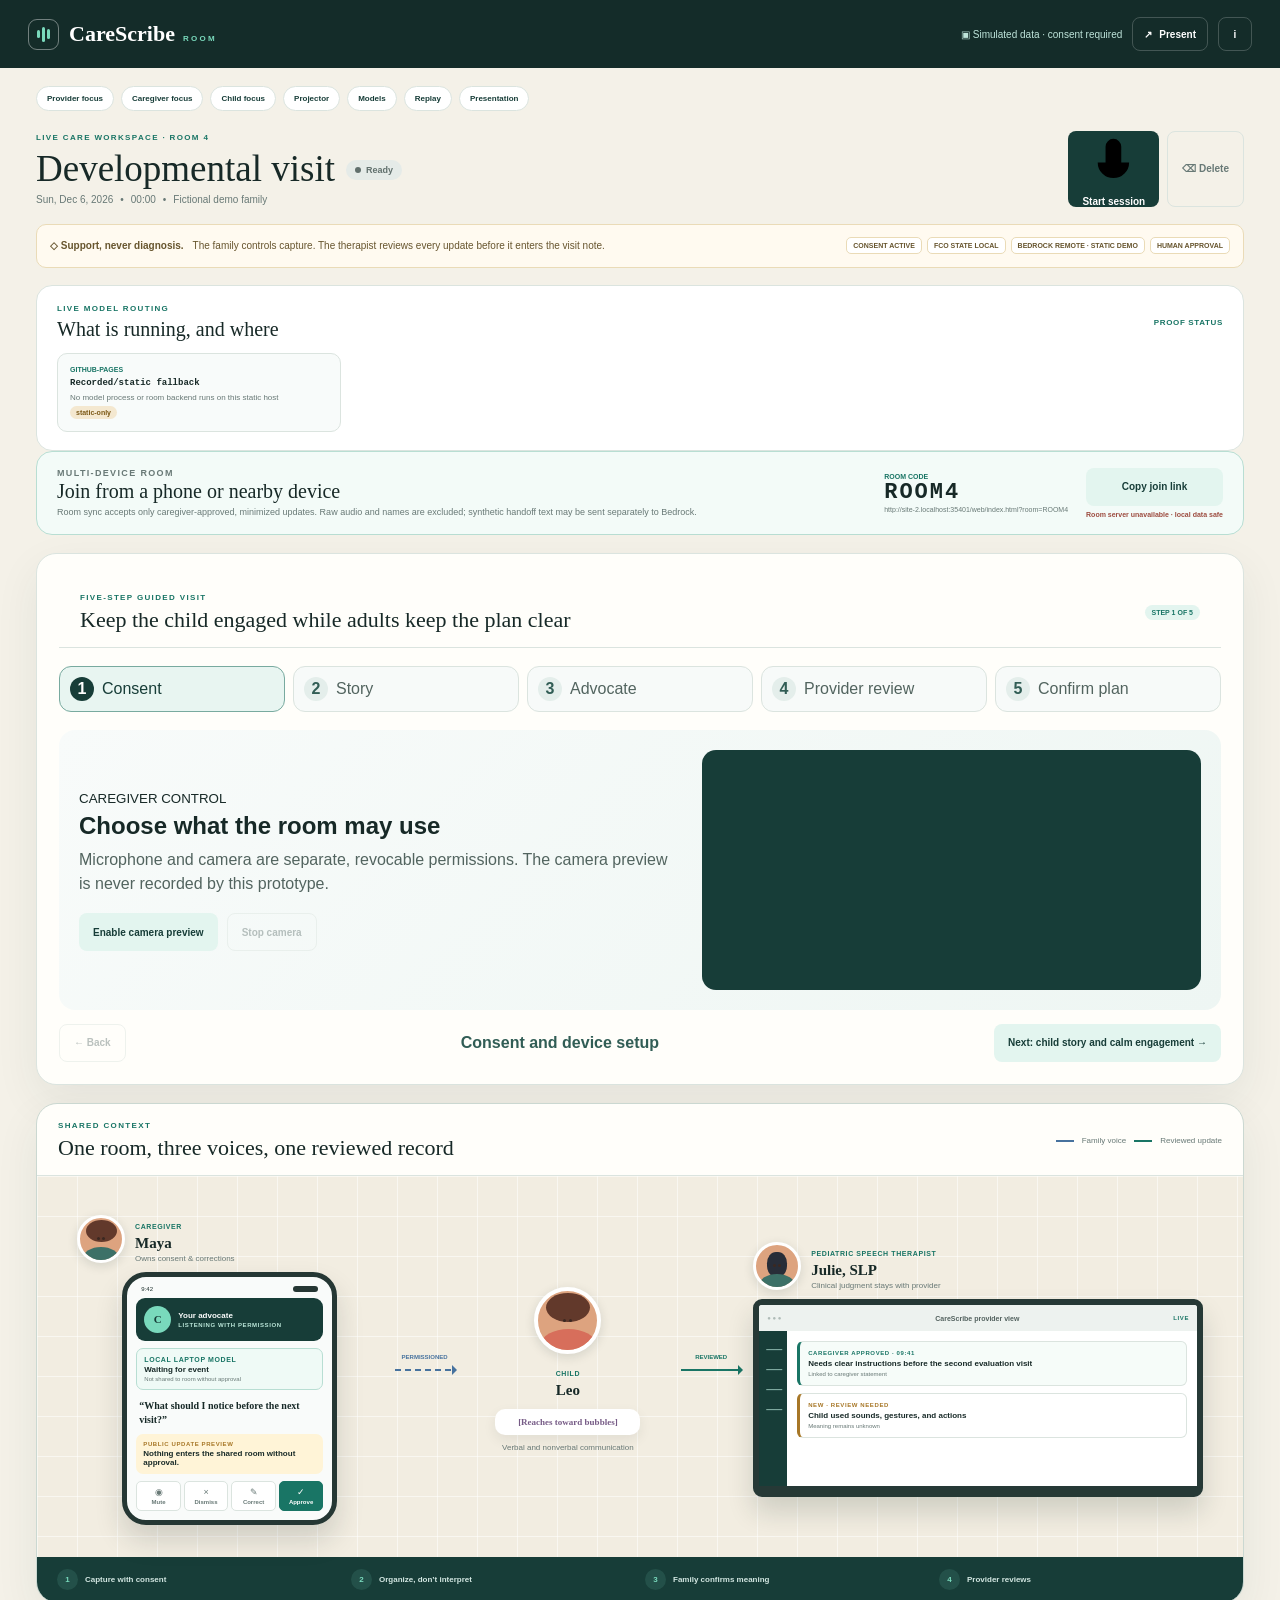
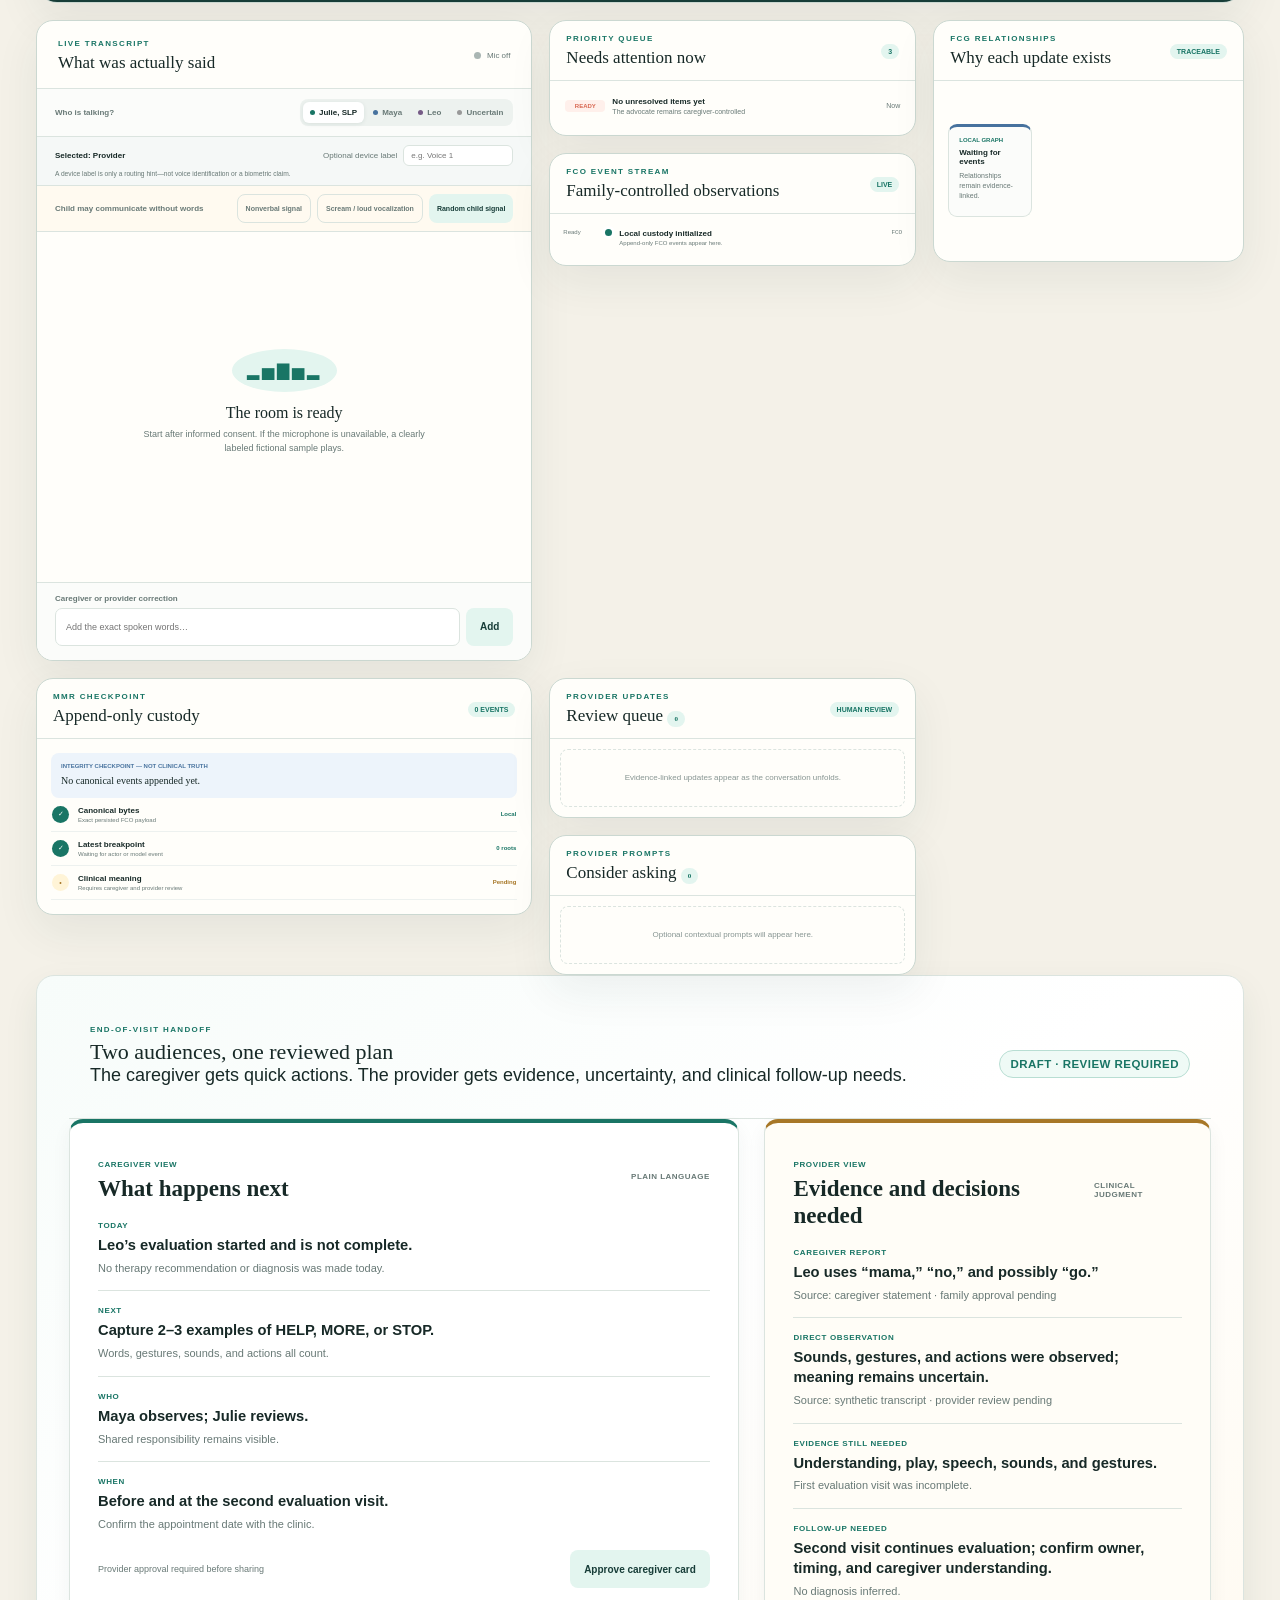
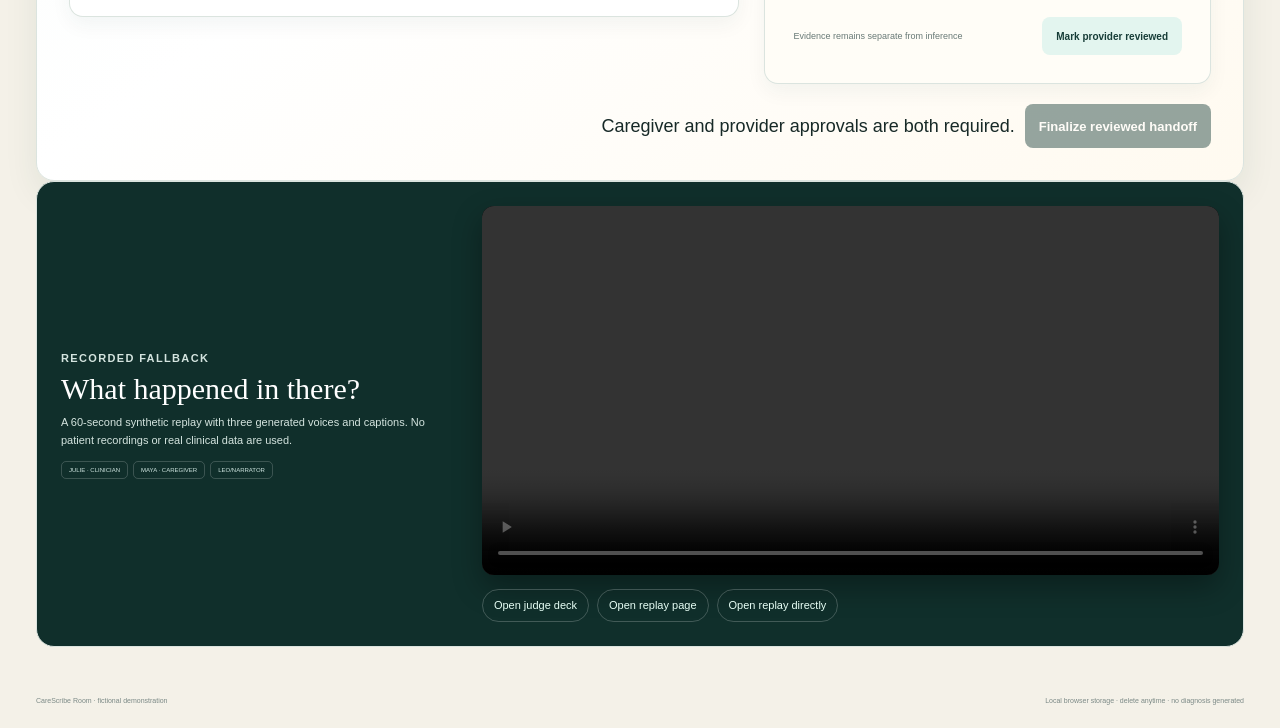
==== commit 2f812a10: "Ship role-focused CareScribe demo and evidence package" ====
--- a/web/index.html
+++ b/web/index.html
@@ -5,16 +5,25 @@
   <meta name="theme-color" content="#173d38">
   <meta name="description" content="CareScribe Room — privacy-first, non-diagnostic pediatric speech therapy documentation.">
   <link rel="icon" href="data:image/svg+xml,<svg xmlns='http://www.w3.org/2000/svg' viewBox='0 0 64 64'><rect width='64' height='64' rx='16' fill='%23173d38'/><path d='M18 34h9l5-15 6 28 6-13h4' fill='none' stroke='%2379d9bc' stroke-width='5' stroke-linecap='round'/></svg>">
-  <title>CareScribe Room</title><link rel="stylesheet" href="styles.css"><script src="fco-core.js" defer></script><script src="app.js" defer></script>
+  <title>CareScribe Room</title><link rel="stylesheet" href="styles.css"><link rel="stylesheet" href="room-interactions.css"><script src="fco-core.js" defer></script><script src="app.js" defer></script>
 </head>
 <body>
   <input class="presentation-toggle" id="presentation-mode" type="checkbox">
   <header class="app-header">
     <a class="brand" href="#" aria-label="CareScribe home"><span class="brand-mark" aria-hidden="true"><i></i><i></i><i></i></span><span><strong>CareScribe</strong><small>ROOM</small></span></a>
-    <div class="header-meta"><span class="privacy-pill">▣ Local-only · consent required</span><label class="present-button" for="presentation-mode"><span>↗</span><b>Present</b></label><button id="open-info" class="icon-button" aria-label="Privacy and demo information">i</button></div>
+    <div class="header-meta"><span class="privacy-pill">▣ Simulated data · consent required</span><label class="present-button" for="presentation-mode"><span>↗</span><b>Present</b></label><button id="open-info" class="icon-button" aria-label="Privacy and demo information">i</button></div>
   </header>
 
   <main>
+    <nav class="view-nav" aria-label="Role and presentation pages">
+      <a href="provider.html?room=JUDGES">Provider focus</a>
+      <a href="caregiver.html?room=JUDGES">Caregiver focus</a>
+      <a href="child.html?room=JUDGES">Child focus</a>
+      <a href="projector.html?room=JUDGES">Projector</a>
+      <a href="models.html?room=JUDGES">Models</a>
+      <a href="replay.html">Replay</a>
+      <a href="slides.html">Presentation</a>
+    </nav>
     <section class="session-bar" aria-label="Session controls">
       <div><p class="eyebrow">Live care workspace · Room 4</p><div class="session-title-row"><h1 id="session-title">Developmental visit</h1><span id="status-chip" class="status-chip ready"><i></i> Ready</span></div><p class="session-subtitle"><span id="session-date"></span><span>•</span><span id="timer">00:00</span><span>•</span><span>Fictional demo family</span></p></div>
       <div class="session-actions">
@@ -26,6 +35,17 @@
     </section>
 
     <section class="boundary" role="note"><b>◇ Support, never diagnosis.</b><span>The family controls capture. The therapist reviews every update before it enters the visit note.</span><div><i>Consent active</i><i>FCO state local</i><i id="bedrock-status">Bedrock remote · checking</i><i>Human approval</i></div></section>
+
+    <section class="model-runtime" aria-labelledby="model-runtime-title">
+      <header><div><p class="eyebrow">Live model routing</p><h2 id="model-runtime-title">What is running, and where</h2></div><b>PROOF STATUS</b></header>
+      <div id="model-runtime-list"><span>Checking local and AWS routes…</span></div>
+    </section>
+
+    <section class="room-connect" aria-labelledby="room-connect-title">
+      <div><p class="eyebrow">Multi-device room</p><h2 id="room-connect-title">Join from a phone or nearby device</h2><p>Room sync accepts only caregiver-approved, minimized updates. Raw audio and names are excluded; synthetic handoff text may be sent separately to Bedrock.</p></div>
+      <div class="room-code-card"><small>ROOM CODE</small><strong id="room-code">ROOM4</strong><span id="room-link">Loading join link…</span></div>
+      <div class="room-connect-actions"><button id="copy-room-link" class="button secondary" type="button">Copy join link</button><span id="room-sync-state" class="room-sync-state">Connecting…</span></div>
+    </section>
 
     <section class="journey-card" aria-labelledby="journey-title">
       <header class="section-head"><div><p class="eyebrow">Five-step guided visit</p><h2 id="journey-title">Keep the child engaged while adults keep the plan clear</h2></div><b id="journey-progress" class="pill">STEP 1 OF 5</b></header>
@@ -48,12 +68,12 @@
           <div><small>BOUNDED CHILD VIEW</small><h3>A calm activity, not a clinical agent</h3><p>The story can speak and progress, but it does not assess the child, solicit secrets, or make care recommendations.</p><button id="read-story" class="button primary">Read this page aloud</button></div>
         </article>
         <article class="journey-pane" data-pane="3">
-          <div><small>CAREGIVER ADVOCATE</small><h3>Capture concerns without promoting conclusions</h3><p>Example: “I read this could be autism.” CareScribe records that as a caregiver question and asks the provider to clarify—not as a diagnosis.</p><button id="run-concern" class="button primary">Run fictional concern</button></div>
+          <div><small>CAREGIVER ADVOCATE</small><h3>Leave with a plan you can use</h3><p>Example: “Is the next visit therapy, or more evaluating?” CareScribe keeps the question open until the provider clarifies what happens next.</p><button id="run-concern" class="button primary">Run fictional concern</button></div>
           <div class="instruction-card"><b>Caregiver instructions</b><ol><li>Correct the exact words if needed.</li><li>Approve only important interventions.</li><li>Mute or dismiss the advocate at any time.</li></ol></div>
         </article>
         <article class="journey-pane" data-pane="4">
-          <div><small>PROVIDER EHR-STYLE VIEW</small><h3>Review evidence, source, and uncertainty</h3><p>This is a prototype workspace—not an EHR integration. Remote Bedrock suggestions remain untrusted until reviewed.</p><div class="model-routes"><span><b>Nova Micro</b> Verified · event atomization</span><span><b>Nova Pro</b> Verified · synthesis</span><span><b>Liquid AI / Mistral vision</b> Adapter planned · model ID unverified</span></div></div>
-          <div id="ehr-preview" class="ehr-preview"><header>FICTIONAL EHR PREVIEW <b>NOT CONNECTED</b></header><p><strong>Caregiver concern:</strong> Possible autism question — needs clinician response.</p><p><strong>Observed:</strong> No diagnostic conclusion generated.</p></div>
+          <div><small>PROVIDER EHR-STYLE VIEW</small><h3>Review evidence, source, and uncertainty</h3><p>This is a prototype workspace—not an EHR integration. Remote model suggestions remain untrusted until reviewed.</p><div class="model-routes"><span><b>LiquidAI LFM2.5 1.2B</b> Live verified · local laptop privacy gate</span><span><b>Nova Micro</b> Live verified · event atomization</span><span><b>Nova Pro</b> Live verified · synthesis</span><span><b>Nova Sonic</b> Not run</span><span><b>OpenAI gpt-realtime-2.1</b> API access verified · browser duplex not wired</span></div></div>
+          <div id="ehr-preview" class="ehr-preview"><header>FICTIONAL EHR PREVIEW <b>NOT CONNECTED</b></header><p><strong>Evaluation status:</strong> Started; additional observation is needed.</p><p><strong>Observed:</strong> Sounds, gestures, and play evidence remain incomplete. No diagnosis generated.</p></div>
         </article>
         <article class="journey-pane" data-pane="5">
           <div><small>SHARED CLOSEOUT</small><h3>Confirm what happens next</h3><p>Before ending, identify unresolved questions, responsible party, timing, and what the caregiver understood.</p><button id="generate-handoff" class="button primary">Generate review draft with Nova Pro</button></div>
@@ -66,28 +86,29 @@
     <section class="room-card" aria-labelledby="room-title">
       <header class="section-head"><div><p class="eyebrow">Shared context</p><h2 id="room-title">One room, three voices, one reviewed record</h2></div><p class="legend"><i></i> Family voice <i></i> Reviewed update</p></header>
       <div class="room-scene">
-        <article class="actor caregiver">
+        <article class="actor caregiver" data-actor-role="caregiver">
           <div class="actor-id"><div class="avatar maya" aria-hidden="true"><i></i></div><div><small>Caregiver</small><h3>Maya</h3><p>Owns consent &amp; corrections</p></div></div>
           <div class="phone" aria-label="Caregiver phone advocate">
             <div class="phone-status"><span>9:42</span><i></i></div>
             <div class="advocate"><b>C</b><span><strong>Your advocate</strong><small>Listening with permission</small></span></div>
-            <blockquote>“A short warning helps with transitions.”</blockquote>
-            <div class="phone-alert"><small>PRIORITY</small><b>Share transition strategy?</b></div>
+            <div class="local-model"><small>LOCAL LAPTOP MODEL</small><b id="local-model-name">Waiting for event</b><span id="local-boundary-state">Not shared to room without approval</span></div>
+            <blockquote>“What should I notice before the next visit?”</blockquote>
+            <div class="phone-alert"><small>PUBLIC UPDATE PREVIEW</small><b id="public-update-preview">Nothing enters the shared room without approval.</b></div>
             <div class="care-controls" aria-label="Caregiver controls"><button data-advocate-action="mute">◉<small>Mute</small></button><button data-advocate-action="dismiss">×<small>Dismiss</small></button><button data-advocate-action="correct">✎<small>Correct</small></button><button data-advocate-action="approve" class="ok">✓<small>Approve</small></button></div>
           </div>
         </article>
         <div class="flow"><span>permissioned</span></div>
-        <article class="actor child">
-          <div class="avatar leo" aria-hidden="true"><i></i></div><small>Child</small><h3>Leo, age 5</h3><blockquote>“More red blocks, please.”</blockquote><p>Playing · building · communicating</p>
+        <article class="actor child" data-actor-role="child">
+          <div class="avatar leo" aria-hidden="true"><i></i></div><small>Child</small><h3>Leo</h3><blockquote id="child-expression">[Reaches toward bubbles]</blockquote><p id="child-communication">Verbal and nonverbal communication</p>
         </article>
         <div class="flow reviewed"><span>reviewed</span></div>
-        <article class="actor provider">
-          <div class="actor-id"><div class="avatar elena" aria-hidden="true"><i></i></div><div><small>Pediatric speech therapist</small><h3>Dr. Elena Chen, SLP</h3><p>Clinical judgment stays with provider</p></div></div>
+        <article class="actor provider" data-actor-role="provider">
+          <div class="actor-id"><div class="avatar elena" aria-hidden="true"><i></i></div><div><small>Pediatric speech therapist</small><h3>Julie, SLP</h3><p>Clinical judgment stays with provider</p></div></div>
           <div class="desktop" aria-label="Provider desktop receiving updates">
             <header><i>● ● ●</i><b>CareScribe provider view</b><small>LIVE</small></header>
             <div class="desktop-body"><nav aria-hidden="true">—<br>—<br>—<br>—</nav><div id="provider-live-feed">
-              <article class="update approved"><small>CAREGIVER APPROVED · 09:41</small><b>Advance notice supports transitions</b><span>Linked to caregiver statement</span></article>
-              <article class="update"><small>NEW · REVIEW NEEDED</small><b>Spontaneous 4-word request observed</b><span>Transcript evidence attached</span></article>
+              <article class="update approved"><small>CAREGIVER APPROVED · 09:41</small><b>Needs clear instructions before the second evaluation visit</b><span>Linked to caregiver statement</span></article>
+              <article class="update"><small>NEW · REVIEW NEEDED</small><b>Child used sounds, gestures, and actions</b><span>Meaning remains unknown</span></article>
             </div></div>
           </div>
         </article>
@@ -98,9 +119,16 @@
     <section class="workflow" aria-label="Live session intelligence">
       <section class="panel transcript-panel">
         <header class="panel-head"><div><p class="eyebrow">Live transcript</p><h2>What was actually said</h2></div><div id="audio-state" class="audio-state"><i></i><span id="audio-label">Mic off</span></div></header>
-        <div class="speaker-control"><span>Speaking as</span><div id="role-tabs" class="role-tabs" role="radiogroup" aria-label="Current speaker">
+        <div class="speaker-control"><span>Who is talking?</span><div id="role-tabs" class="role-tabs" role="radiogroup" aria-label="Current speaker">
           <button data-role="provider" role="radio" aria-checked="true" class="active"><i></i> Therapist</button><button data-role="caregiver" role="radio" aria-checked="false"><i></i> Caregiver</button><button data-role="child" role="radio" aria-checked="false"><i></i> Child</button><button data-role="uncertain" role="radio" aria-checked="false"><i></i> Uncertain</button>
         </div></div>
+        <div class="voice-role-hint"><span id="voice-role-label">Selected: Provider</span><label>Optional device label <input id="platform-voice-label" maxlength="30" placeholder="e.g. Voice 1"></label><small>A device label is only a routing hint—not voice identification or a biometric claim.</small></div>
+        <div class="child-signal-controls" aria-label="Child communication events">
+          <span>Child may communicate without words</span>
+          <button id="child-nonverbal" class="button ghost" type="button">Nonverbal signal</button>
+          <button id="child-scream" class="button ghost" type="button">Scream / loud vocalization</button>
+          <button id="child-random" class="button secondary" type="button">Random child signal</button>
+        </div>
         <div id="transcript-list" class="transcript-list" aria-live="polite"><div id="transcript-empty" class="empty-state"><div class="wave">▂▅▇▅▂</div><h3>The room is ready</h3><p>Start after informed consent. If the microphone is unavailable, a clearly labeled fictional sample plays.</p></div></div>
         <form id="manual-form" class="manual-entry"><label for="manual-text">Caregiver or provider correction</label><div><input id="manual-text" maxlength="500" placeholder="Add the exact spoken words…" autocomplete="off"><button class="button secondary" type="submit">Add</button></div></form>
       </section>
@@ -119,7 +147,7 @@
       </section>
 
       <section class="panel mmr-panel"><header class="panel-head compact"><div><p class="eyebrow">MMR checkpoint</p><h2>Append-only custody</h2></div><b id="mmr-count" class="pill">0 EVENTS</b></header>
-        <div class="meaning"><blockquote><small>INTEGRITY CHECKPOINT — NOT CLINICAL TRUTH</small><span id="mmr-root">No canonical events appended yet.</span></blockquote><div><p><i>✓</i><span><b>Canonical bytes</b><small>Exact persisted FCO payload</small></span><strong>Local</strong></p><p><i>✓</i><span><b>Corrections</b><small>Successor events preserve history</small></span><strong>Append-only</strong></p><p><i>•</i><span><b>Clinical meaning</b><small>Requires caregiver and provider review</small></span><strong>Pending</strong></p></div></div>
+        <div class="meaning"><blockquote><small>INTEGRITY CHECKPOINT — NOT CLINICAL TRUTH</small><span id="mmr-root">No canonical events appended yet.</span></blockquote><div><p><i>✓</i><span><b>Canonical bytes</b><small>Exact persisted FCO payload</small></span><strong>Local</strong></p><p><i>✓</i><span><b>Latest breakpoint</b><small id="checkpoint-trigger">Waiting for actor or model event</small></span><strong id="checkpoint-count">0 roots</strong></p><p><i>•</i><span><b>Clinical meaning</b><small>Requires caregiver and provider review</small></span><strong>Pending</strong></p></div></div>
       </section>
 
       <aside class="insights">
@@ -128,17 +156,49 @@
       </aside>
     </section>
 
-    <section class="output-card" aria-labelledby="output-title"><div><p class="eyebrow">End-of-visit output</p><h2 id="output-title">A review-ready handoff, not an automated conclusion</h2><p>Source, context, and authorship stay visible so the family and therapist can verify what leaves the room.</p><div class="badges"><span>Family-reviewed</span><span>Evidence-linked</span><span>Clinician-authored</span></div></div>
-      <article class="visit-note"><header><span><small>Draft visit summary</small><b>Pediatric speech therapy · Sep 26</b></span><strong>DRAFT</strong></header><section><small>FAMILY CONTEXT</small><p>Caregiver reports that a two-minute warning may support transitions away from preferred activities at home.</p><i>Source: FCO-19 · caregiver approved</i></section><section><small>SESSION OBSERVATION</small><p>Child used “More red blocks, please” during shared block play.</p><i>Source: Transcript 09:42 · provider review pending</i></section><footer>▣ Clinician sign-off required <button>Export after review →</button></footer></article>
+    <section class="handoff-workspace" aria-labelledby="output-title">
+      <header class="section-head">
+        <div><p class="eyebrow">End-of-visit handoff</p><h2 id="output-title">Two audiences, one reviewed plan</h2><p>The caregiver gets quick actions. The provider gets evidence, uncertainty, and clinical follow-up needs.</p></div>
+        <span id="handoff-status" class="handoff-status" role="status" aria-live="polite">DRAFT · REVIEW REQUIRED</span>
+      </header>
+      <div class="handoff-grid">
+        <article class="action-card" aria-labelledby="caregiver-actions-title">
+          <header><span><small>CAREGIVER VIEW</small><h3 id="caregiver-actions-title">What happens next</h3></span><b>PLAIN LANGUAGE</b></header>
+          <div id="caregiver-action-list">
+            <div class="handoff-item"><small>TODAY</small><strong>Leo’s evaluation started and is not complete.</strong><span>No therapy recommendation or diagnosis was made today.</span></div>
+            <div class="handoff-item"><small>NEXT</small><strong>Capture 2–3 examples of HELP, MORE, or STOP.</strong><span>Words, gestures, sounds, and actions all count.</span></div>
+            <div class="handoff-item"><small>WHO</small><strong>Maya observes; Julie reviews.</strong><span>Shared responsibility remains visible.</span></div>
+            <div class="handoff-item"><small>WHEN</small><strong>Before and at the second evaluation visit.</strong><span>Confirm the appointment date with the clinic.</span></div>
+          </div>
+          <footer><span>Provider approval required before sharing</span><button id="approve-caregiver-card" class="button secondary" type="button">Approve caregiver card</button></footer>
+        </article>
+        <article class="provider-brief" aria-labelledby="provider-brief-title">
+          <header><span><small>PROVIDER VIEW</small><h3 id="provider-brief-title">Evidence and decisions needed</h3></span><b>CLINICAL JUDGMENT</b></header>
+          <div id="provider-evidence-list">
+            <div class="handoff-item"><small>CAREGIVER REPORT</small><strong>Leo uses “mama,” “no,” and possibly “go.”</strong><span>Source: caregiver statement · family approval pending</span></div>
+            <div class="handoff-item"><small>DIRECT OBSERVATION</small><strong>Sounds, gestures, and actions were observed; meaning remains uncertain.</strong><span>Source: synthetic transcript · provider review pending</span></div>
+            <div class="handoff-item"><small>EVIDENCE STILL NEEDED</small><strong>Understanding, play, speech, sounds, and gestures.</strong><span>First evaluation visit was incomplete.</span></div>
+            <div class="handoff-item"><small>FOLLOW-UP NEEDED</small><strong>Second visit continues evaluation; confirm owner, timing, and caregiver understanding.</strong><span>No diagnosis inferred.</span></div>
+          </div>
+          <footer><span>Evidence remains separate from inference</span><button id="approve-provider-brief" class="button secondary" type="button">Mark provider reviewed</button></footer>
+        </article>
+      </div>
+      <div class="handoff-actions"><span id="handoff-review-message" aria-live="polite">Caregiver and provider approvals are both required.</span><button id="finalize-handoff" class="button primary" type="button" disabled>Finalize reviewed handoff</button></div>
+    </section>
+
+    <section class="replay-card" aria-labelledby="replay-title">
+      <div><p class="eyebrow">Recorded fallback</p><h2 id="replay-title">What happened in there?</h2><p>A 60-second synthetic replay with three generated voices and captions. No patient recordings or real clinical data are used.</p><div class="badges"><span>Julie · clinician</span><span>Maya · caregiver</span><span>Leo/narrator</span></div></div>
+      <div><video controls preload="metadata" src="assets/carescribe-three-actor-demo.mp4"><track kind="captions" srclang="en" label="English" src="assets/replay-captions.vtt" default>Your browser does not support the replay video.</video><p class="artifact-links"><a href="slides.html">Open judge deck</a><a href="replay.html">Open replay page</a><a href="assets/carescribe-three-actor-demo.mp4">Open replay directly</a></p></div>
     </section>
   </main>
 
   <footer class="site-footer"><span>CareScribe Room · fictional demonstration</span><span>Local browser storage · delete anytime · no diagnosis generated</span></footer>
 
+  <dialog id="room-dialog" class="modal"><form method="dialog"><div class="modal-icon">♟</div><p class="eyebrow">Place three toy people in the room</p><h2>Who is here today?</h2><p class="modal-copy">Give each person the name they want displayed. Select a toy person whenever the speaker changes.</p><div class="participant-fields"><label>Provider name<input id="provider-name" maxlength="60" value="Julie, SLP"></label><label>Caregiver name<input id="caregiver-name" maxlength="60" value="Maya"></label><label>Child name<input id="child-name" maxlength="60" value="Leo"></label><label>Child communication<select id="child-mode"><option value="mixed">Verbal and nonverbal</option><option value="verbal">Mostly verbal</option><option value="nonverbal">Nonverbal</option></select></label><label>Room code<input id="room-code-input" maxlength="12" value="ROOM4" autocapitalize="characters"></label></div><div class="modal-actions"><button class="button ghost" value="cancel">Cancel</button><button id="confirm-room" class="button primary" value="default">Continue to consent</button></div></form></dialog>
   <dialog id="consent-dialog" class="modal"><form method="dialog"><div class="modal-icon">✓</div><p class="eyebrow">Family control starts here</p><h2>Confirm privacy &amp; consent</h2><p class="modal-copy">Only capture after everyone present understands and agrees. The caregiver can mute, correct, dismiss, or approve throughout the visit.</p><label class="check-row"><input id="consent-check" type="checkbox"><span><b>I have informed consent</b><small>Everyone present has agreed to capture and transcription.</small></span></label><label class="check-row"><input id="privacy-check" type="checkbox"><span><b>I understand the boundary</b><small>This local demo is non-diagnostic and requires clinician review.</small></span></label><div class="modal-actions"><button class="button ghost" value="cancel">Cancel</button><button id="confirm-consent" class="button primary" value="default" disabled>Agree &amp; start</button></div></form></dialog>
   <dialog id="end-dialog" class="modal"><form method="dialog"><div class="modal-icon">✓</div><h2>Prepare the visit handoff?</h2><p class="modal-copy">Ending stops capture. Reviewed content remains on this device for clinician sign-off.</p><div class="modal-actions"><button class="button ghost" value="cancel">Keep recording</button><button id="confirm-end" class="button danger" value="default">End session</button></div></form></dialog>
   <dialog id="delete-dialog" class="modal"><form method="dialog"><div class="modal-icon danger-icon">⌫</div><h2>Delete this session?</h2><p class="modal-copy">This permanently removes the session from this browser.</p><div class="modal-actions"><button class="button ghost" value="cancel">Cancel</button><button id="confirm-delete" class="button danger" value="default">Delete permanently</button></div></form></dialog>
-  <dialog id="info-dialog" class="modal"><form method="dialog"><div class="modal-icon">i</div><h2>About CareScribe Room</h2><p class="modal-copy">This fictional demo shows family-controlled documentation support. It does not diagnose or recommend treatment. Live speech may use the browser vendor’s service.</p><p class="modal-copy"><b>No clinical system is connected.</b> Local data remains until deleted.</p><div class="modal-actions"><button class="button primary" value="default">Got it</button></div></form></dialog>
+  <dialog id="info-dialog" class="modal"><form method="dialog"><div class="modal-icon">i</div><h2>About CareScribe Room</h2><p class="modal-copy">This fictional demo shows family-controlled documentation support. It does not diagnose or recommend treatment. Live speech may use the browser vendor’s service.</p><p class="modal-copy"><b>No clinical system is connected.</b> Browser state remains until deleted; the local-server synthesis path sends synthetic transcript text to Bedrock.</p><div class="modal-actions"><button class="button primary" value="default">Got it</button></div></form></dialog>
   <div id="toast" class="toast" role="status" aria-live="polite"></div>
 </body>
 </html>
--- a/web/room-interactions.css
+++ b/web/room-interactions.css
@@ -0,0 +1,427 @@
+.actor {
+  padding: 10px;
+  border: 2px solid transparent;
+  border-radius: 16px;
+  transition: .2s;
+}
+
+.view-nav {
+  margin: -10px 0 20px;
+  display: flex;
+  flex-wrap: wrap;
+  gap: 7px;
+}
+
+.view-nav a {
+  padding: 7px 10px;
+  border: 1px solid var(--line);
+  border-radius: 999px;
+  background: #fff;
+  color: var(--forest);
+  font-size: 8px;
+  font-weight: 900;
+  text-decoration: none;
+}
+
+.actor.speaking {
+  border-color: var(--gold);
+  background: #fff8de;
+  box-shadow: 0 0 0 5px #e7b84522, 0 10px 24px #173d3822;
+}
+
+.actor.speaking::after {
+  content: "SPEAKING NOW";
+  position: absolute;
+  right: 8px;
+  top: 8px;
+  padding: 3px 6px;
+  border-radius: 10px;
+  background: var(--gold);
+  color: #fff;
+  font-size: 6px;
+  font-weight: 900;
+  letter-spacing: .5px;
+}
+
+.local-model {
+  margin-top: 7px;
+  padding: 7px;
+  display: flex;
+  flex-direction: column;
+  gap: 2px;
+  border: 1px solid #b8ded3;
+  border-radius: 7px;
+  background: #effaf6;
+}
+
+.local-model small { color: var(--teal); }
+.local-model b { font-size: 8px; }
+.local-model span { color: var(--muted); font-size: 6px; }
+
+.model-runtime {
+  padding: 18px 20px;
+  border: 1px solid var(--line);
+  border-radius: 16px;
+  background: #fff;
+}
+
+.model-runtime > header {
+  display: flex;
+  align-items: center;
+  justify-content: space-between;
+  margin-bottom: 12px;
+}
+
+.model-runtime h2 { margin: 2px 0 0; font: 500 20px Georgia, serif; }
+.model-runtime > header > b { color: var(--teal); font-size: 8px; letter-spacing: .08em; }
+#model-runtime-list { display: grid; grid-template-columns: repeat(4, minmax(0, 1fr)); gap: 10px; }
+#model-runtime-list article { padding: 12px; display: flex; min-width: 0; flex-direction: column; gap: 4px; border: 1px solid var(--line); border-radius: 10px; background: #f8fbfa; }
+#model-runtime-list small { color: var(--teal); font-size: 7px; font-weight: 900; text-transform: uppercase; }
+#model-runtime-list b { overflow: hidden; font: 700 9px/1.35 monospace; text-overflow: ellipsis; }
+#model-runtime-list span { color: var(--muted); font-size: 8px; }
+#model-runtime-list i { align-self: flex-start; padding: 3px 6px; border-radius: 10px; background: var(--gold2); color: var(--gold); font-size: 7px; font-style: normal; font-weight: 900; }
+#model-runtime-list i.smoke-verified,
+#model-runtime-list i.live-verified,
+#model-runtime-list i.access-verified { background: var(--mint2); color: var(--teal); }
+#model-runtime-list i.not-run { background: #f4e8d0; color: #7a5714; }
+#model-runtime-list i.not-integrated { background: #fff0eb; color: var(--coral); }
+
+.room-connect {
+  padding: 16px 20px;
+  display: grid;
+  grid-template-columns: minmax(240px, 1fr) auto auto;
+  align-items: center;
+  gap: 18px;
+  border: 1px solid #b8ded3;
+  border-radius: 16px;
+  background: #f3fbf8;
+}
+
+.room-connect h2 { margin: 2px 0 4px; font: 500 20px Georgia, serif; }
+.room-connect p { margin: 0; color: var(--muted); font-size: 9px; }
+.room-code-card { display: flex; flex-direction: column; min-width: 170px; }
+.room-code-card small { color: var(--teal); font-size: 7px; font-weight: 900; }
+.room-code-card strong { font: 700 22px/1.2 monospace; letter-spacing: 2px; }
+.room-code-card span { max-width: 250px; overflow: hidden; color: var(--muted); font-size: 7px; text-overflow: ellipsis; white-space: nowrap; }
+.room-connect-actions { display: flex; flex-direction: column; align-items: stretch; gap: 5px; text-align: center; }
+.room-sync-state { color: var(--muted); font-size: 7px; font-weight: 800; }
+.room-sync-state.connected { color: var(--teal); }
+.room-sync-state.error { color: #9c4b3f; }
+
+.voice-role-hint {
+  padding: 8px 18px;
+  display: grid;
+  grid-template-columns: 1fr auto;
+  align-items: center;
+  gap: 4px 12px;
+  border-bottom: 1px solid var(--line);
+  background: #f5f8f7;
+  font-size: 8px;
+}
+
+.voice-role-hint > span { font-weight: 900; }
+.voice-role-hint label { display: flex; align-items: center; gap: 6px; color: var(--muted); }
+.voice-role-hint input { width: 110px; padding: 5px 7px; border: 1px solid var(--line); border-radius: 6px; }
+.voice-role-hint small { grid-column: 1 / -1; color: var(--muted); }
+
+.child-signal-controls {
+  padding: 8px 18px;
+  display: flex;
+  align-items: center;
+  flex-wrap: wrap;
+  gap: 6px;
+  border-bottom: 1px solid var(--line);
+  background: #fffaf0;
+}
+
+.child-signal-controls span {
+  margin-right: auto;
+  color: var(--muted);
+  font-size: 8px;
+  font-weight: 800;
+}
+
+.child-signal-controls .button {
+  min-height: 29px;
+  padding: 0 8px;
+  font-size: 7px;
+}
+
+.participant-fields {
+  display: grid;
+  grid-template-columns: 1fr 1fr;
+  gap: 10px;
+  margin-top: 14px;
+}
+
+.participant-fields label {
+  display: flex;
+  flex-direction: column;
+  gap: 5px;
+  color: var(--muted);
+  font-size: 8px;
+  font-weight: 800;
+}
+
+.participant-fields input,
+.participant-fields select {
+  width: 100%;
+  padding: 9px;
+  border: 1px solid var(--line);
+  border-radius: 8px;
+  background: #fff;
+  color: var(--ink);
+}
+
+@media (max-width: 540px) {
+  #model-runtime-list { grid-template-columns: 1fr; }
+  .room-connect { grid-template-columns: 1fr; gap: 12px; }
+  .room-connect-actions { align-items: stretch; }
+  .voice-role-hint { grid-template-columns: 1fr; }
+  .voice-role-hint label { align-items: flex-start; flex-direction: column; }
+  .voice-role-hint input { width: 100%; }
+  .participant-fields { grid-template-columns: 1fr; }
+  .child-signal-controls { align-items: stretch; flex-direction: column; }
+  .child-signal-controls span { margin: 0; }
+}
+
+/* End-of-visit handoff */
+.handoff-workspace {
+  width: 100%;
+  padding: clamp(18px, 2.5vw, 32px);
+  border: 1px solid var(--line);
+  border-radius: 18px;
+  background: linear-gradient(145deg, #f7fcfa 0%, #fff 48%, #fffaf0 100%);
+  box-shadow: 0 14px 34px #173d3814;
+  color: var(--ink);
+}
+
+.replay-card {
+  padding: 24px;
+  display: grid;
+  grid-template-columns: minmax(240px, .7fr) minmax(420px, 1.3fr);
+  align-items: center;
+  gap: 24px;
+  border: 1px solid var(--line);
+  border-radius: 18px;
+  background: #102f2b;
+  color: #fff;
+}
+
+.replay-card h2 { margin: 4px 0 8px; font: 500 30px Georgia, serif; }
+.replay-card p { color: #d4e4df; font-size: 11px; line-height: 1.6; }
+.replay-card video { width: 100%; border-radius: 12px; background: #000; box-shadow: 0 12px 30px #0005; }
+.artifact-links { display: flex; flex-wrap: wrap; gap: 8px; margin: 10px 0 0; }
+.artifact-links a { color: #e8fff6; border: 1px solid #ffffff35; border-radius: 999px; padding: 7px 11px; text-decoration: none; }
+
+@media (max-width: 760px) {
+  .replay-card { grid-template-columns: 1fr; padding: 16px; }
+}
+
+.handoff-grid {
+  display: grid;
+  grid-template-columns: minmax(0, 1.15fr) minmax(280px, .85fr);
+  align-items: start;
+  gap: clamp(16px, 2vw, 26px);
+}
+
+.action-card,
+.provider-brief {
+  min-width: 0;
+  padding: clamp(18px, 2vw, 26px);
+  border: 1px solid var(--line);
+  border-radius: 14px;
+  background: #fff;
+  box-shadow: 0 8px 20px #173d380d;
+}
+
+.action-card > header,
+.provider-brief > header,
+.action-card > footer,
+.provider-brief > footer {
+  display: flex;
+  align-items: center;
+  justify-content: space-between;
+  gap: 14px;
+}
+
+.action-card > header,
+.provider-brief > header {
+  margin-bottom: 12px;
+}
+
+.action-card > header small,
+.provider-brief > header small,
+.handoff-item small {
+  color: var(--teal);
+  font-size: 8px;
+  font-weight: 900;
+  letter-spacing: .08em;
+}
+
+.action-card > header h3,
+.provider-brief > header h3 {
+  margin: 3px 0 0;
+  font: 600 clamp(20px, 1.8vw, 28px) Georgia, serif;
+}
+
+.action-card > header > b,
+.provider-brief > header > b {
+  color: var(--muted);
+  font-size: 8px;
+  letter-spacing: .06em;
+}
+
+.action-card > footer,
+.provider-brief > footer {
+  margin-top: 18px;
+  color: var(--muted);
+  font-size: 9px;
+}
+
+.action-card {
+  border-top: 4px solid var(--teal);
+}
+
+.provider-brief {
+  border-top: 4px solid var(--gold);
+  background: #fffdf7;
+}
+
+.action-card > :first-child,
+.provider-brief > :first-child {
+  margin-top: 0;
+}
+
+.action-card > :last-child,
+.provider-brief > :last-child {
+  margin-bottom: 0;
+}
+
+.handoff-item {
+  display: flex;
+  align-items: flex-start;
+  flex-direction: column;
+  gap: 4px;
+  padding: 14px 0;
+  border-bottom: 1px solid var(--line);
+  font-size: clamp(14px, 1.15vw, 17px);
+  line-height: 1.5;
+}
+
+.handoff-item strong {
+  font-size: clamp(14px, 1.15vw, 17px);
+  line-height: 1.35;
+}
+
+.handoff-item span {
+  color: var(--muted);
+  font-size: clamp(11px, .85vw, 13px);
+}
+
+.handoff-item:first-of-type {
+  padding-top: 6px;
+}
+
+.handoff-item:last-child {
+  padding-bottom: 0;
+  border-bottom: 0;
+}
+
+.handoff-status {
+  display: inline-flex;
+  align-items: center;
+  justify-content: center;
+  min-height: 28px;
+  padding: 5px 10px;
+  border: 1px solid #b8ded3;
+  border-radius: 999px;
+  background: #effaf6;
+  color: var(--teal);
+  font-size: clamp(11px, .9vw, 13px);
+  font-weight: 900;
+  letter-spacing: .04em;
+  line-height: 1.2;
+  text-align: center;
+  text-transform: uppercase;
+}
+
+.handoff-actions {
+  display: flex;
+  align-items: center;
+  justify-content: flex-end;
+  flex-wrap: wrap;
+  gap: 10px;
+  margin-top: 20px;
+}
+
+.handoff-actions .button,
+.handoff-actions button,
+.handoff-actions a {
+  min-height: 44px;
+  font-size: clamp(13px, 1vw, 15px);
+}
+
+@media (min-width: 1200px) {
+  .handoff-workspace {
+    font-size: 18px;
+  }
+
+  .handoff-grid {
+    grid-template-columns: minmax(0, 3fr) minmax(360px, 2fr);
+  }
+
+  .action-card,
+  .provider-brief {
+    padding: 28px;
+  }
+
+  .handoff-item {
+    min-height: 58px;
+  }
+}
+
+@media (max-width: 760px) {
+  .handoff-workspace {
+    padding: 14px;
+    border-radius: 14px;
+  }
+
+  .handoff-grid {
+    grid-template-columns: 1fr;
+  }
+
+  .action-card,
+  .provider-brief {
+    padding: 18px;
+  }
+
+  .handoff-item {
+    align-items: start;
+  }
+
+  .action-card > header,
+  .provider-brief > header,
+  .action-card > footer,
+  .provider-brief > footer {
+    align-items: flex-start;
+    flex-direction: column;
+  }
+
+  .handoff-status {
+    justify-self: start;
+  }
+
+  .handoff-actions {
+    align-items: stretch;
+    flex-direction: column;
+  }
+
+  .handoff-actions .button,
+  .handoff-actions button,
+  .handoff-actions a {
+    width: 100%;
+    justify-content: center;
+    text-align: center;
+  }
+}
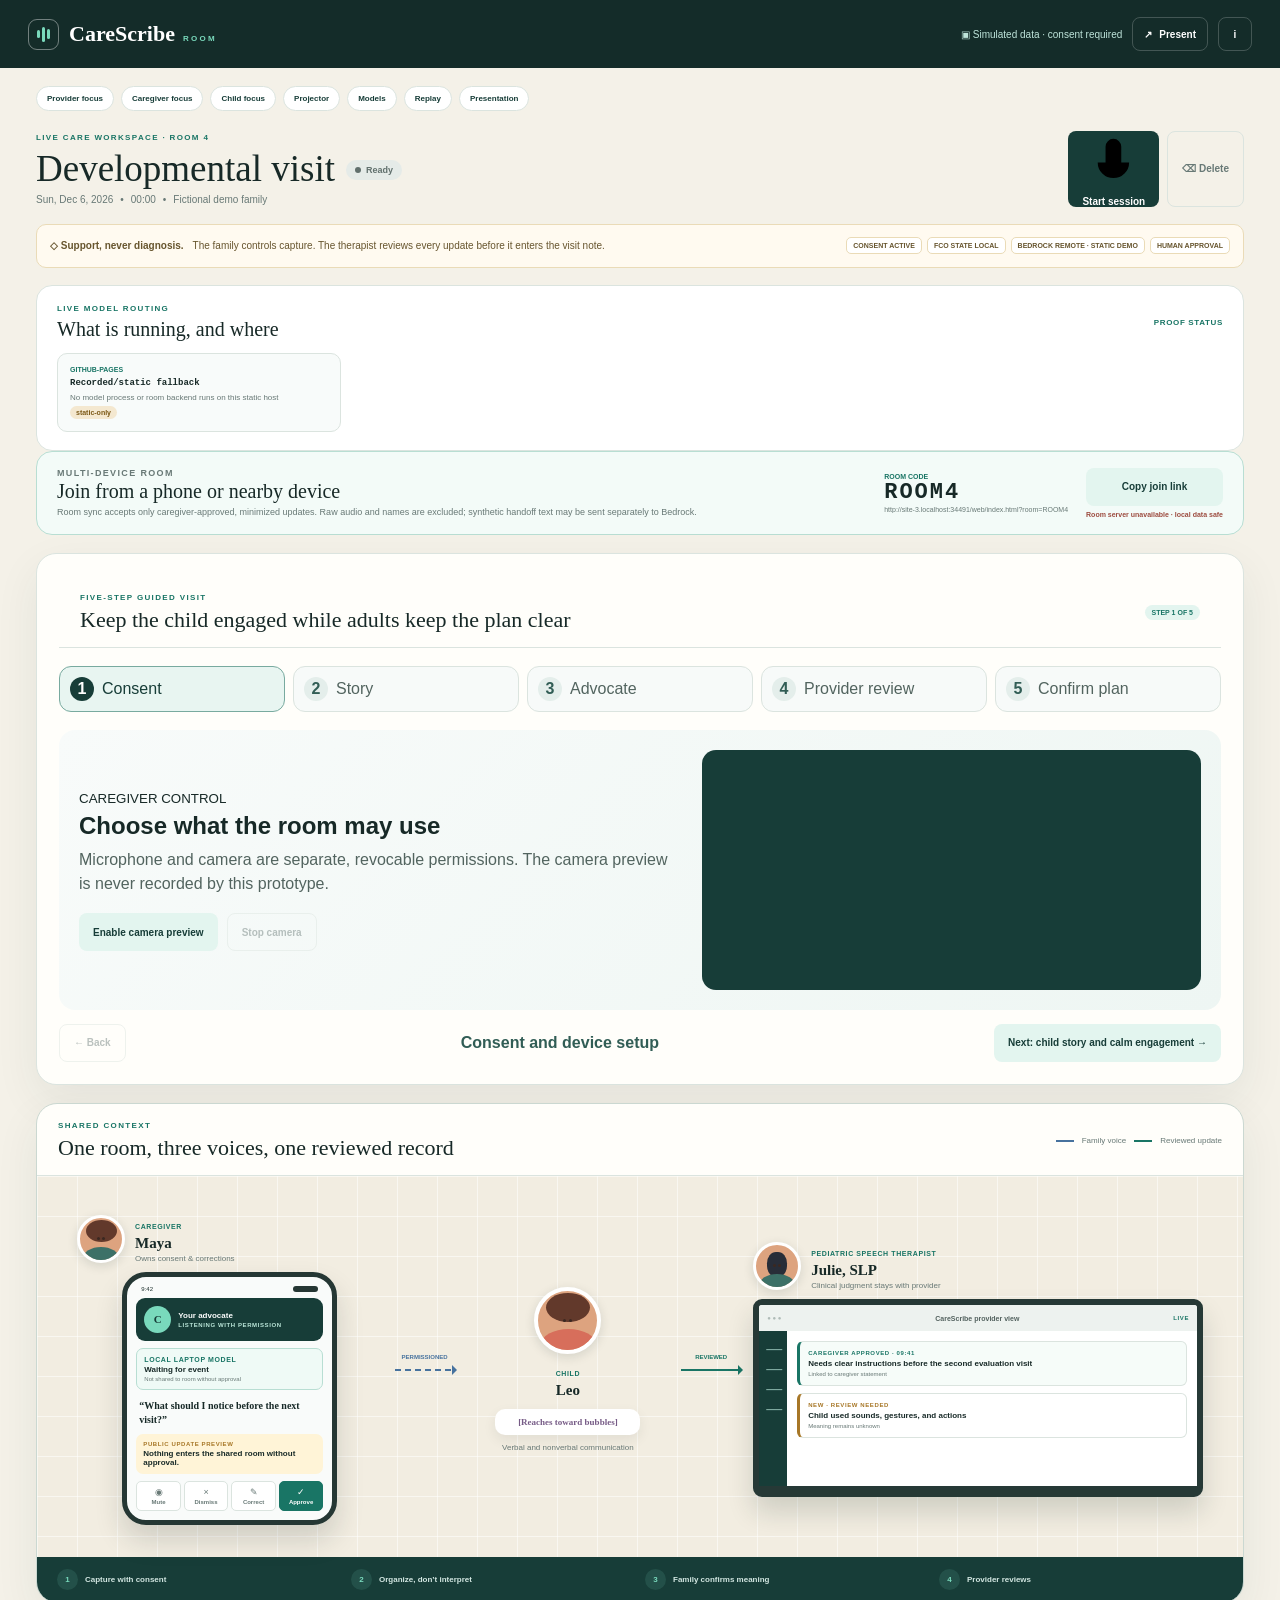
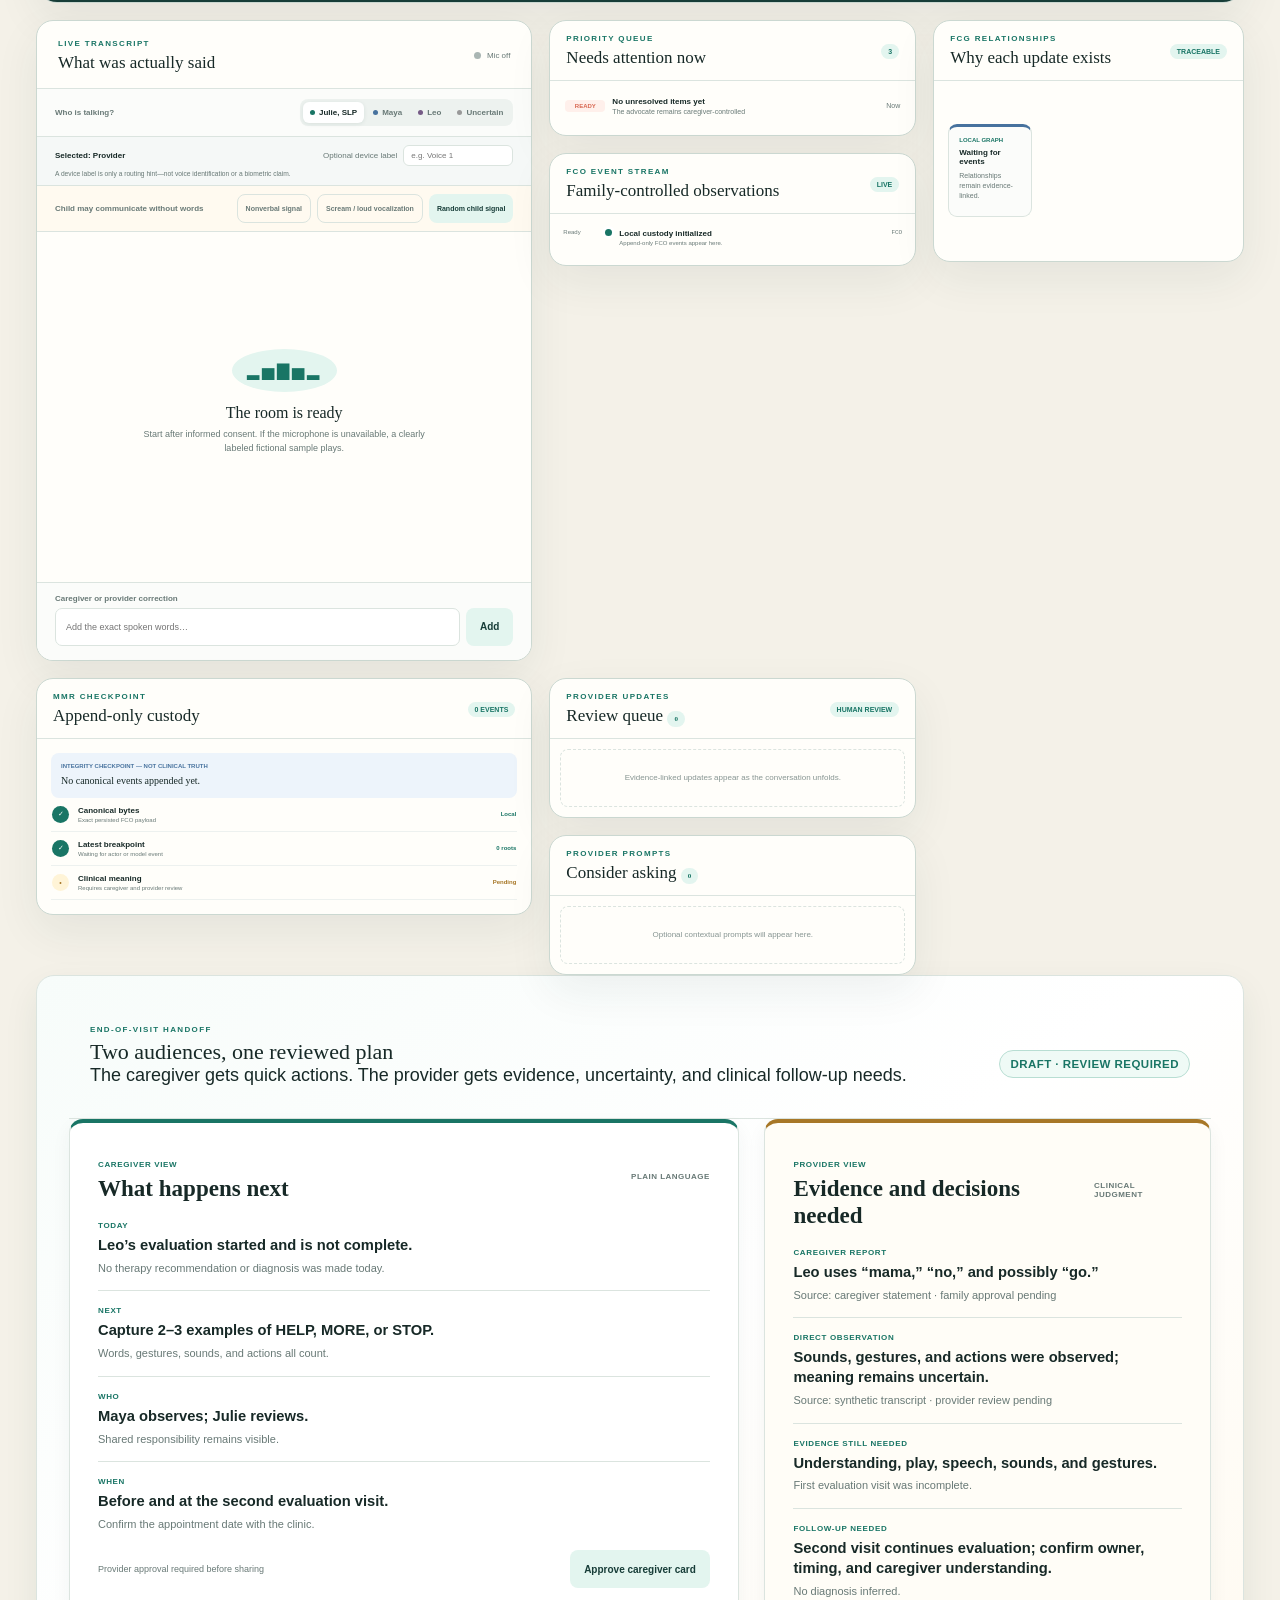
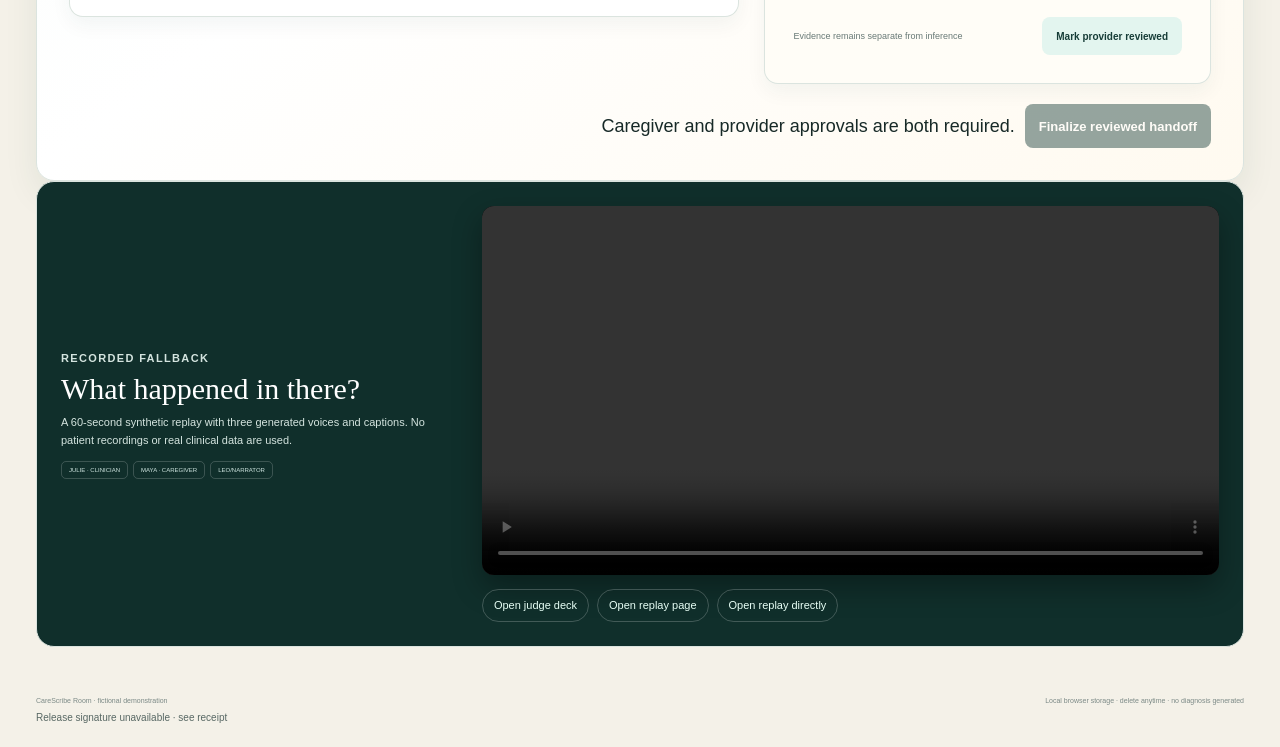
==== commit 620f75b5: "Publish signed FCG release receipt" ====
--- a/web/index.html
+++ b/web/index.html
@@ -5,7 +5,7 @@
   <meta name="theme-color" content="#173d38">
   <meta name="description" content="CareScribe Room — privacy-first, non-diagnostic pediatric speech therapy documentation.">
   <link rel="icon" href="data:image/svg+xml,<svg xmlns='http://www.w3.org/2000/svg' viewBox='0 0 64 64'><rect width='64' height='64' rx='16' fill='%23173d38'/><path d='M18 34h9l5-15 6 28 6-13h4' fill='none' stroke='%2379d9bc' stroke-width='5' stroke-linecap='round'/></svg>">
-  <title>CareScribe Room</title><link rel="stylesheet" href="styles.css"><link rel="stylesheet" href="room-interactions.css"><script src="fco-core.js" defer></script><script src="app.js" defer></script>
+  <title>CareScribe Room</title><link rel="stylesheet" href="styles.css"><link rel="stylesheet" href="room-interactions.css"><script src="fco-core.js" defer></script><script src="app.js" defer></script><script src="release-proof.js" defer></script>
 </head>
 <body>
   <input class="presentation-toggle" id="presentation-mode" type="checkbox">
--- a/web/styles.css
+++ b/web/styles.css
@@ -12,7 +12,7 @@
 .speaker-control{padding:10px 18px;display:flex;align-items:center;justify-content:space-between;gap:10px;border-bottom:1px solid var(--line);background:#fbfcfa}.speaker-control>span{color:var(--muted);font-size:8px;font-weight:800}.role-tabs{padding:3px;display:flex;gap:2px;border-radius:8px;background:#edf2ef}.role-tabs button{padding:6px 7px;display:flex;align-items:center;gap:4px;border:0;border-radius:6px;background:transparent;color:var(--muted);font-size:8px;font-weight:800}.role-tabs button i{width:5px;height:5px;border-radius:50%;background:#999}.role-tabs button.active{background:#fff;color:var(--ink);box-shadow:0 1px 4px #173d3818}.role-tabs [data-role=provider] i{background:var(--teal)}.role-tabs [data-role=caregiver] i{background:var(--blue)}.role-tabs [data-role=child] i{background:var(--plum)}.transcript-list{height:350px;padding:12px 20px;overflow:auto}.empty-state{min-height:325px;display:flex;flex-direction:column;align-items:center;justify-content:center;text-align:center;color:var(--muted)}.wave{padding:12px 15px;border-radius:50%;background:var(--mint2);color:var(--teal);letter-spacing:3px}.empty-state h3{margin:12px 0 5px;font:500 16px Georgia,serif;color:var(--ink)}.empty-state p{max-width:310px;font-size:9px;line-height:1.6}.transcript-entry{padding:11px 0;display:grid;grid-template-columns:65px 1fr;gap:9px;border-bottom:1px solid #edf1ef}.speaker-label{padding-top:3px;color:var(--teal);font-size:8px;font-weight:900;text-transform:uppercase}.speaker-label.caregiver{color:var(--blue)}.speaker-label.child{color:var(--plum)}.transcript-copy{margin:0;font-size:10px;line-height:1.55}.transcript-time{display:block;margin-top:3px;color:#98a4a1;font-size:7px}.simulation-tag{margin-left:4px;padding:2px 3px;background:var(--gold2);color:var(--gold);font-size:6px;text-transform:uppercase}.manual-entry{padding:11px 18px 14px;border-top:1px solid var(--line);background:#fbfcfa}.manual-entry label{display:block;margin-bottom:5px;color:var(--muted);font-size:8px;font-weight:800}.manual-entry div{display:flex;gap:6px}.manual-entry input{min-width:0;flex:1;padding:8px 10px;border:1px solid var(--line);border-radius:7px;font-size:9px}.operations,.insights{display:grid;gap:17px}.count,.pill,.review-label{padding:4px 7px;border-radius:12px;background:var(--mint2);color:var(--teal);font-size:7px;font-weight:900}.priority-list{list-style:none;margin:0;padding:7px 13px 11px}.priority-list li{padding:9px 2px;display:grid;grid-template-columns:40px 1fr auto;align-items:center;gap:7px;border-bottom:1px solid #edf1ef}.priority-list li:last-child{border:0}.priority-list>li>b{padding:3px;border-radius:4px;background:var(--gold2);color:var(--gold);text-align:center;font-size:6px}.priority-list li:first-child>b{background:#fff0eb;color:var(--coral)}.priority-list span{display:flex;flex-direction:column;gap:2px}.priority-list strong{font-size:8px}.priority-list small,.priority-list time{color:var(--muted);font-size:7px}
 .event-stream{padding:7px 13px 11px}.event-stream article{padding:8px 0;display:grid;grid-template-columns:35px 7px 1fr auto;gap:7px;position:relative}.event-stream article:not(:last-child):after{content:"";position:absolute;left:45px;top:20px;bottom:-8px;width:1px;background:var(--line)}.event-stream time,.event-stream small,.event-stream code{color:var(--muted);font-size:6px}.event-stream article>i{z-index:1;width:7px;height:7px;border-radius:50%;background:var(--teal);box-shadow:0 0 0 3px #fff}.event-stream span{display:flex;flex-direction:column;gap:2px}.event-stream b{font-size:8px}.graph{min-height:180px;padding:18px 14px;display:flex;align-items:center}.graph article{width:30%;min-height:93px;padding:10px;display:flex;flex-direction:column;gap:5px;border:1px solid var(--line);border-top:3px solid var(--teal);border-radius:9px;background:#fbfcfa}.graph article:first-child{border-top-color:var(--blue)}.graph article:nth-of-type(2){border-top-color:var(--gold)}.graph small{color:var(--teal);font-size:6px;font-weight:900}.graph b{font-size:8px}.graph span{color:var(--muted);font-size:7px;line-height:1.4}.graph>i{flex:1;color:#8b9996;text-align:center;font-size:6px;font-style:normal}.meaning{padding:14px}.meaning>blockquote{margin:0;padding:10px;border-radius:8px;background:#edf4fb;font:500 10px/1.5 Georgia,serif}.meaning blockquote small{display:block;margin-bottom:4px;color:var(--blue);font:900 6px Inter,sans-serif}.meaning>div p{margin:0;padding:8px 1px;display:grid;grid-template-columns:19px 1fr auto;align-items:center;gap:7px;border-bottom:1px solid #edf1ef}.meaning p>i{width:17px;height:17px;display:grid;place-items:center;border-radius:50%;background:var(--teal);color:#fff;font-size:7px;font-style:normal}.meaning p:last-child>i{background:var(--gold2);color:var(--gold)}.meaning p>span{display:flex;flex-direction:column;gap:2px}.meaning b{font-size:8px}.meaning small{color:var(--muted);font-size:6px}.meaning strong{color:var(--teal);font-size:6px}.meaning p:last-child strong{color:var(--gold)}
 .insights{align-self:stretch}.card-list,.question-list{max-height:245px;padding:10px;overflow:auto}.mini-empty{padding:22px 13px;border:1px dashed var(--line);border-radius:8px;color:#879592;text-align:center;font-size:8px;line-height:1.5}.observation-card{margin-bottom:7px;padding:10px;border:1px solid var(--line);border-radius:8px}.observation-top{margin-bottom:6px;display:flex;justify-content:space-between;color:var(--teal);font-size:6px}.confidence{color:var(--muted)}.observation-card h3{margin:0 0 5px;font-size:9px}.evidence{margin:0 0 7px;padding-left:7px;border-left:2px solid var(--mint2);color:var(--muted);font-size:7px}.approve-button{width:100%;min-height:26px;border:1px solid var(--mint2);border-radius:6px;background:#f3faf7;color:var(--teal);font-size:7px;font-weight:900}.approve-button.approved{background:var(--mint2)}.question-card{width:100%;margin-bottom:6px;padding:8px;border:0;border-radius:7px;background:#f0f8f5;color:#2c504b;text-align:left;font-size:7px}.question-card:before{content:"?";margin-right:7px}.question-card.asked{opacity:.5;text-decoration:line-through}
-.output-card{margin-top:17px;padding:24px;display:grid;grid-template-columns:.7fr 1.3fr;gap:34px;background:var(--forest);color:#fff}.output-card>div{align-self:center}.output-card .eyebrow{color:var(--mint)}.output-card h2{font-size:25px;line-height:1.15}.output-card>div>p:not(.eyebrow){color:#bed4ce;font-size:9px;line-height:1.6}.badges{display:flex;gap:5px}.badges span{padding:5px 7px;border:1px solid #ffffff2e;border-radius:5px;color:#d4eae5;font-size:6px;text-transform:uppercase}.visit-note{overflow:hidden;border-radius:12px;background:#fff;color:var(--ink)}.visit-note header{padding:11px 14px;display:flex;justify-content:space-between;border-bottom:1px solid var(--line)}.visit-note header span{display:flex;flex-direction:column;gap:3px}.visit-note small{color:var(--teal);font-size:6px;font-weight:900}.visit-note header b{font-size:8px}.visit-note header strong{color:var(--gold);font-size:7px}.visit-note section{margin:0 14px;padding:10px 0;border-bottom:1px solid var(--line)}.visit-note section p{margin:4px 0;font:500 9px/1.45 Georgia,serif}.visit-note section i{color:var(--muted);font-size:6px;font-style:normal}.visit-note footer{padding:10px 14px;display:flex;align-items:center;justify-content:space-between;color:var(--muted);font-size:6px}.visit-note button{padding:7px 9px;border:0;border-radius:6px;background:var(--teal);color:#fff;font-size:6px;font-weight:900}.site-footer{width:min(1500px,100%);margin:auto;padding:0 36px 24px;display:flex;justify-content:space-between;color:#7b8986;font-size:7px}
+.output-card{margin-top:17px;padding:24px;display:grid;grid-template-columns:.7fr 1.3fr;gap:34px;background:var(--forest);color:#fff}.output-card>div{align-self:center}.output-card .eyebrow{color:var(--mint)}.output-card h2{font-size:25px;line-height:1.15}.output-card>div>p:not(.eyebrow){color:#bed4ce;font-size:9px;line-height:1.6}.badges{display:flex;gap:5px}.badges span{padding:5px 7px;border:1px solid #ffffff2e;border-radius:5px;color:#d4eae5;font-size:6px;text-transform:uppercase}.visit-note{overflow:hidden;border-radius:12px;background:#fff;color:var(--ink)}.visit-note header{padding:11px 14px;display:flex;justify-content:space-between;border-bottom:1px solid var(--line)}.visit-note header span{display:flex;flex-direction:column;gap:3px}.visit-note small{color:var(--teal);font-size:6px;font-weight:900}.visit-note header b{font-size:8px}.visit-note header strong{color:var(--gold);font-size:7px}.visit-note section{margin:0 14px;padding:10px 0;border-bottom:1px solid var(--line)}.visit-note section p{margin:4px 0;font:500 9px/1.45 Georgia,serif}.visit-note section i{color:var(--muted);font-size:6px;font-style:normal}.visit-note footer{padding:10px 14px;display:flex;align-items:center;justify-content:space-between;color:var(--muted);font-size:6px}.visit-note button{padding:7px 9px;border:0;border-radius:6px;background:var(--teal);color:#fff;font-size:6px;font-weight:900}.site-footer{width:min(1500px,100%);margin:auto;padding:0 36px 24px;display:flex;flex-wrap:wrap;justify-content:space-between;gap:8px 24px;color:#7b8986;font-size:7px}.release-proof{flex-basis:100%;font-size:10px;color:#586864}.release-proof a{color:inherit;text-decoration:underline}
 .modal{width:min(460px,calc(100% - 30px));padding:0;border:0;border-radius:16px;color:var(--ink);box-shadow:0 25px 70px #102f2b44}.modal::backdrop{background:#0c2421a6;backdrop-filter:blur(4px)}.modal form{padding:26px}.modal-icon{width:39px;height:39px;margin-bottom:13px;display:grid;place-items:center;border-radius:50%;background:var(--mint2);color:var(--teal);font-weight:900}.danger-icon{background:#fff0eb;color:var(--coral)}.modal h2{margin:4px 0 9px;font:500 25px Georgia,serif}.modal-copy{color:var(--muted);font-size:10px;line-height:1.6}.check-row{margin-top:8px;padding:10px;display:flex;gap:9px;border:1px solid var(--line);border-radius:8px}.check-row input{align-self:start;accent-color:var(--teal)}.check-row span{display:flex;flex-direction:column;gap:3px}.check-row b{font-size:10px}.check-row small{color:var(--muted);font-size:8px}.modal-actions{margin-top:19px;display:flex;justify-content:flex-end;gap:8px}.toast{position:fixed;z-index:10;left:50%;bottom:22px;padding:9px 13px;transform:translate(-50%,18px);border-radius:8px;background:var(--forest);color:#fff;font-size:9px;opacity:0;pointer-events:none;transition:.2s}.toast.show{opacity:1;transform:translate(-50%,0)}
 #presentation-mode:checked~.app-header{position:sticky;top:0;z-index:5}#presentation-mode:checked~.app-header .present-button b:after{content:" mode"}#presentation-mode:checked~main{width:100%;max-width:none;padding:17px 22px 35px}#presentation-mode:checked~main .room-card{min-height:calc(100vh - 158px);display:flex;flex-direction:column}#presentation-mode:checked~main .room-scene{flex:1}
 @media(max-width:1080px){.room-scene{grid-template-columns:1fr 35px .65fr 35px 1.2fr;padding-inline:17px}.workflow{grid-template-columns:1fr 1fr}.insights{grid-column:1/-1;grid-template-columns:1fr 1fr}}@media(max-width:780px){main{padding:22px}.privacy-pill{display:none}.room-scene{grid-template-columns:1fr 1fr;gap:23px}.actor.provider{grid-column:1/-1;max-width:520px;width:100%;margin:auto}.flow{display:none}.room-steps{grid-template-columns:1fr 1fr}.workflow{grid-template-columns:1fr}.insights{grid-column:auto}.output-card{grid-template-columns:1fr}.boundary div{display:none}.site-footer{padding-inline:22px}}@media(max-width:540px){.app-header{padding:0 13px}.present-button b{display:none}main{padding:16px 11px 28px}.session-bar{align-items:flex-start;flex-direction:column}.session-actions{width:100%;justify-content:flex-start}.session-actions .primary,.session-actions .secondary,.session-actions .danger{flex:1}.section-head{align-items:flex-start}.legend{display:none}.room-scene{grid-template-columns:1fr}.actor.provider{grid-column:1}.actor.child{margin:14px 0}.room-steps{grid-template-columns:1fr}.speaker-control{align-items:flex-start;flex-direction:column}.role-tabs{width:100%;overflow:auto}.insights{grid-template-columns:1fr}.graph{flex-direction:column;gap:13px}.graph article{width:100%}.graph>i{flex:none}.output-card{padding:18px 14px}.site-footer{padding:0 11px 18px;flex-direction:column;gap:3px}}
--- a/web/room-interactions.css
+++ b/web/room-interactions.css
@@ -82,8 +82,13 @@
 #model-runtime-list i { align-self: flex-start; padding: 3px 6px; border-radius: 10px; background: var(--gold2); color: var(--gold); font-size: 7px; font-style: normal; font-weight: 900; }
 #model-runtime-list i.smoke-verified,
 #model-runtime-list i.live-verified,
-#model-runtime-list i.access-verified { background: var(--mint2); color: var(--teal); }
-#model-runtime-list i.not-run { background: #f4e8d0; color: #7a5714; }
+#model-runtime-list i.access-verified,
+#model-runtime-list i.invocation-verified,
+#model-runtime-list i.loaded-now { background: var(--mint2); color: var(--teal); }
+#model-runtime-list i.not-run,
+#model-runtime-list i.not-loaded,
+#model-runtime-list i.available-not-run { background: #f4e8d0; color: #7a5714; }
+#model-runtime-list i.runtime-unreachable { background: #fff0eb; color: var(--coral); }
 #model-runtime-list i.not-integrated { background: #fff0eb; color: var(--coral); }
 
 .room-connect {
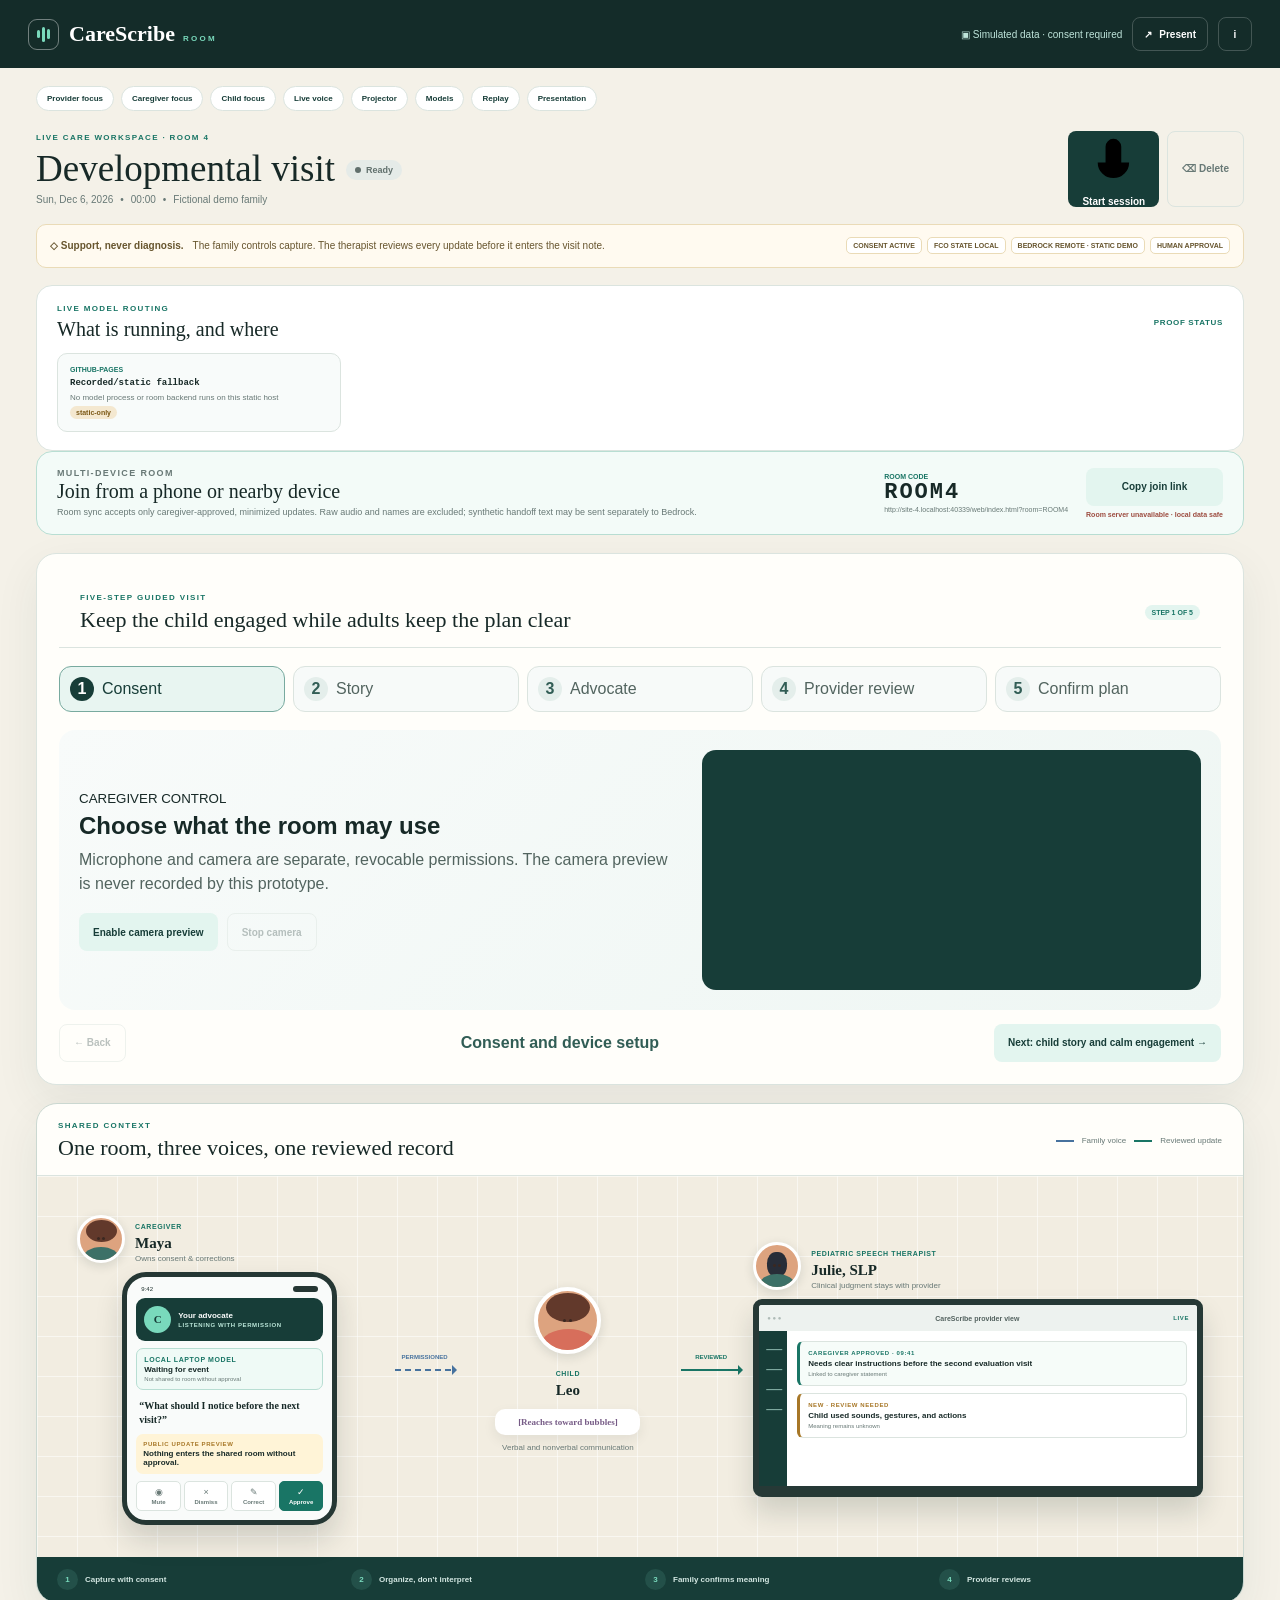
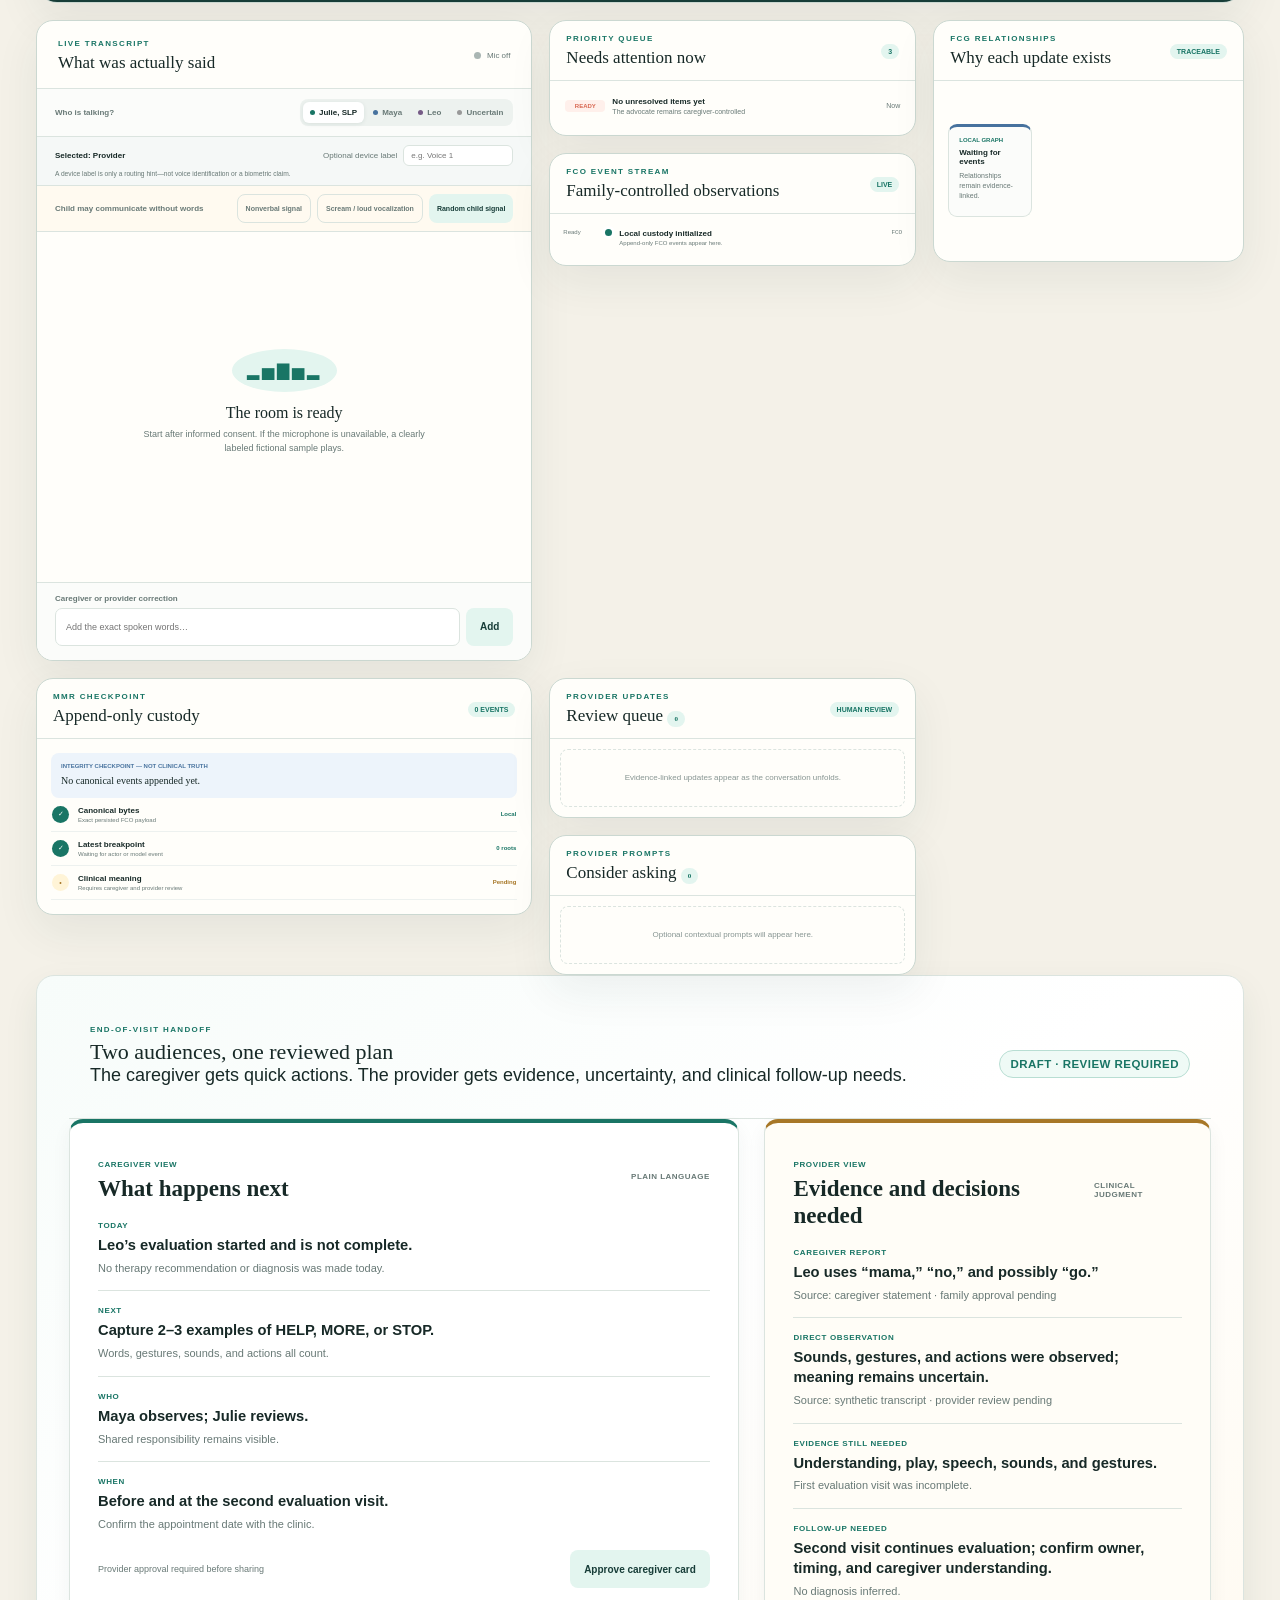
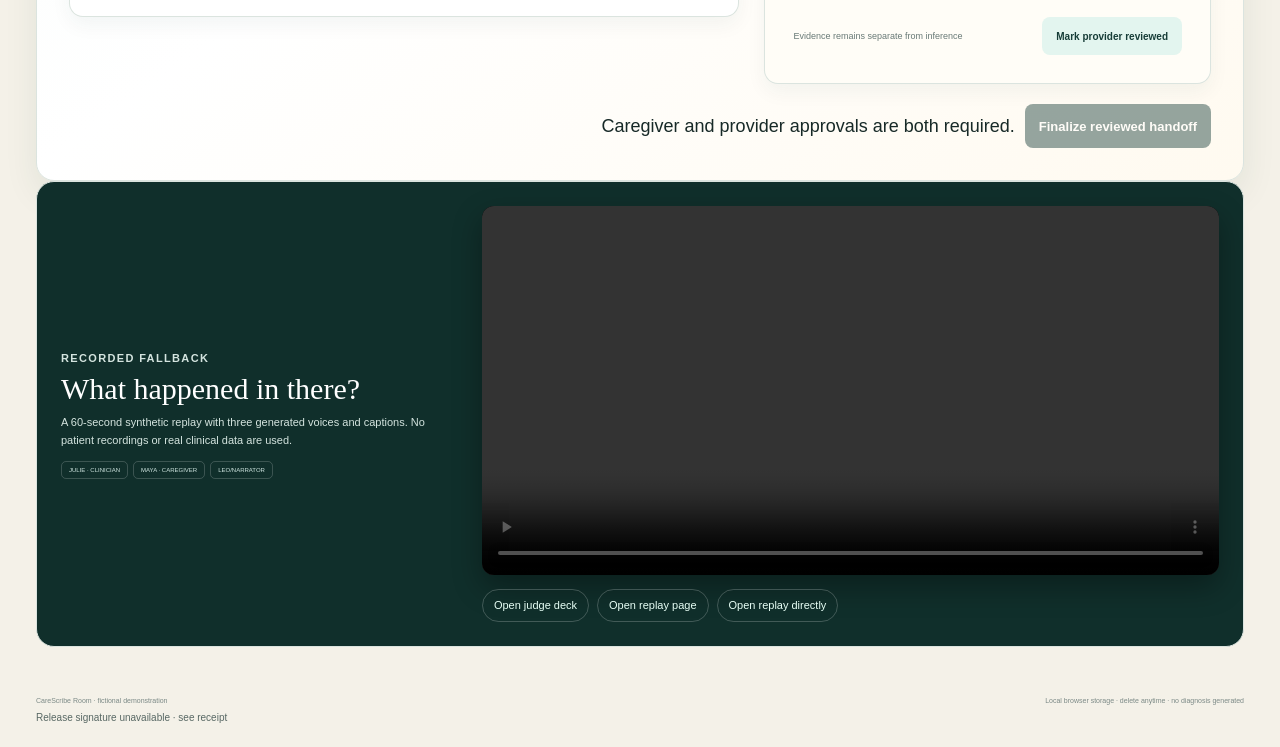
==== commit 51c651e3: "Add Nova Sonic three-actor live demo" ====
--- a/web/index.html
+++ b/web/index.html
@@ -19,6 +19,7 @@
       <a href="provider.html?room=JUDGES">Provider focus</a>
       <a href="caregiver.html?room=JUDGES">Caregiver focus</a>
       <a href="child.html?room=JUDGES">Child focus</a>
+      <a href="voice.html?room=JUDGES">Live voice</a>
       <a href="projector.html?room=JUDGES">Projector</a>
       <a href="models.html?room=JUDGES">Models</a>
       <a href="replay.html">Replay</a>
--- a/web/room-interactions.css
+++ b/web/room-interactions.css
@@ -84,7 +84,8 @@
 #model-runtime-list i.live-verified,
 #model-runtime-list i.access-verified,
 #model-runtime-list i.invocation-verified,
-#model-runtime-list i.loaded-now { background: var(--mint2); color: var(--teal); }
+#model-runtime-list i.loaded-now,
+#model-runtime-list i.bridge-running { background: var(--mint2); color: var(--teal); }
 #model-runtime-list i.not-run,
 #model-runtime-list i.not-loaded,
 #model-runtime-list i.available-not-run { background: #f4e8d0; color: #7a5714; }
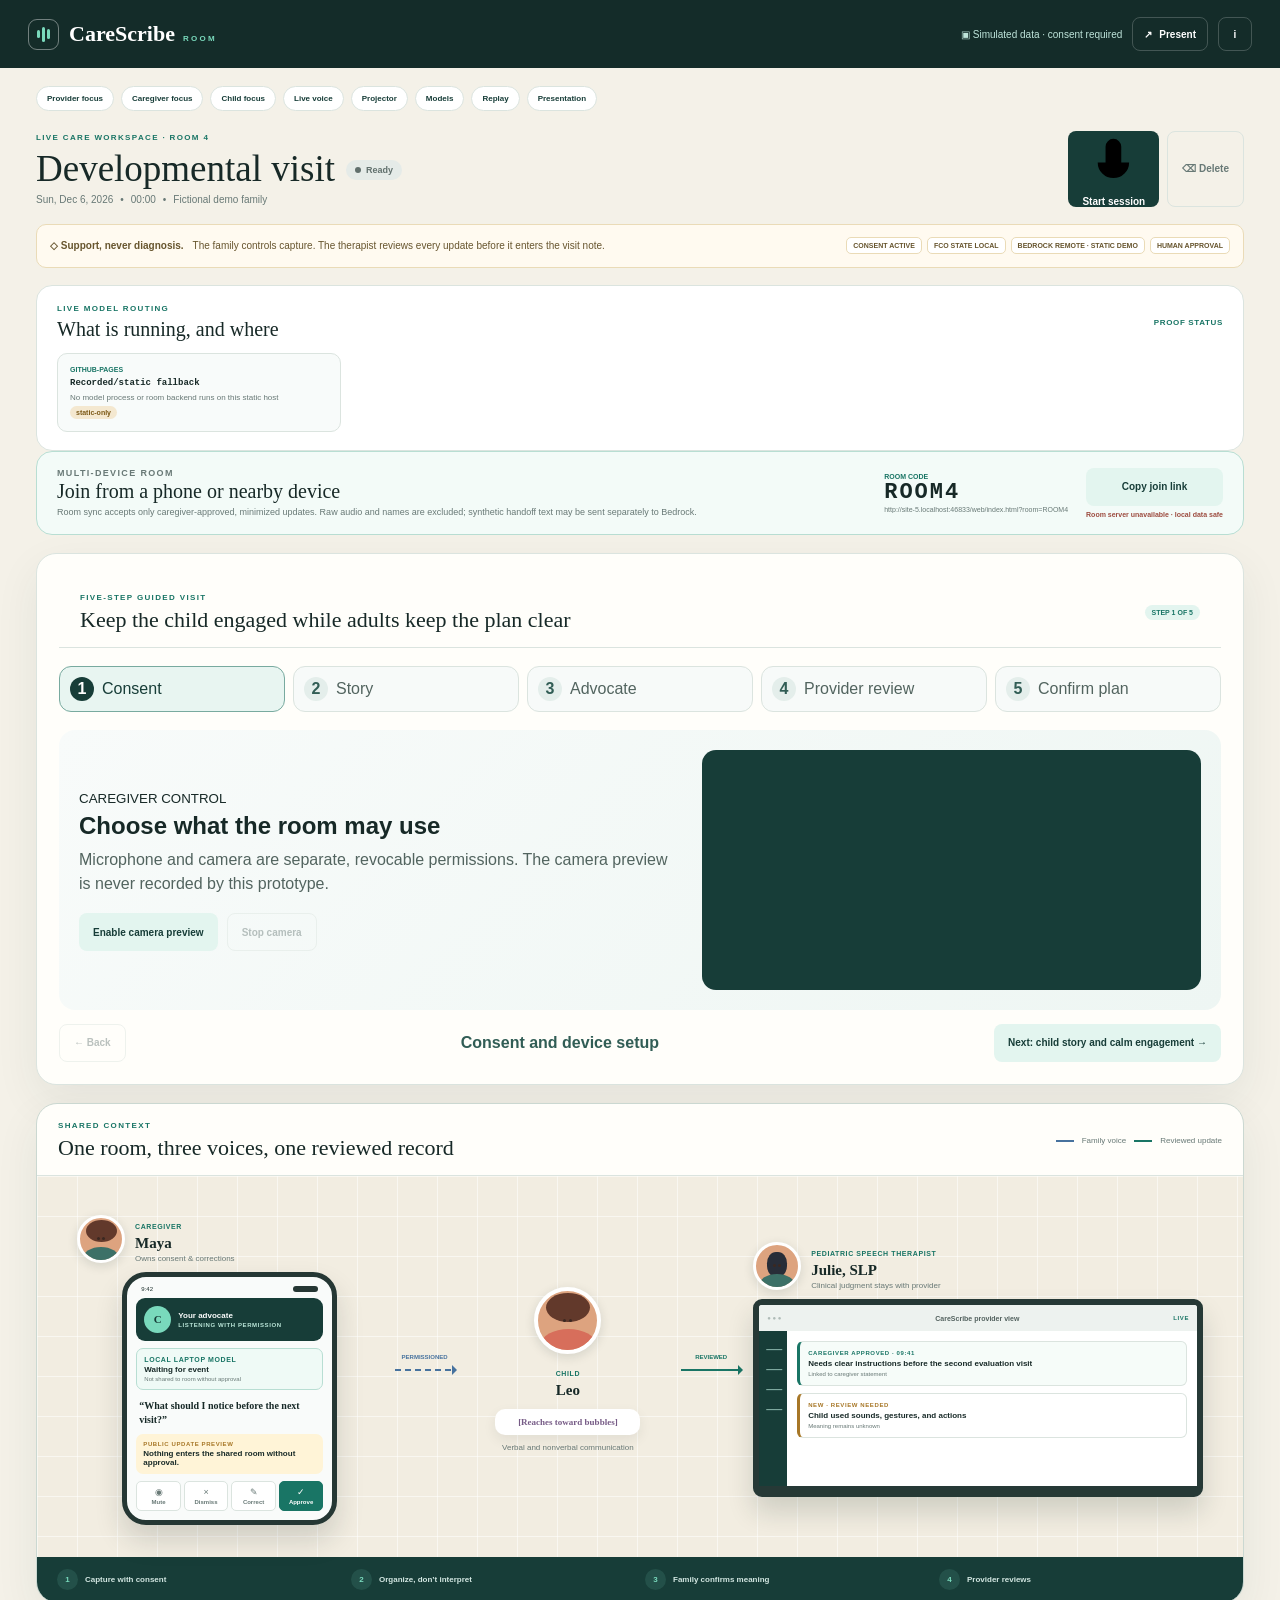
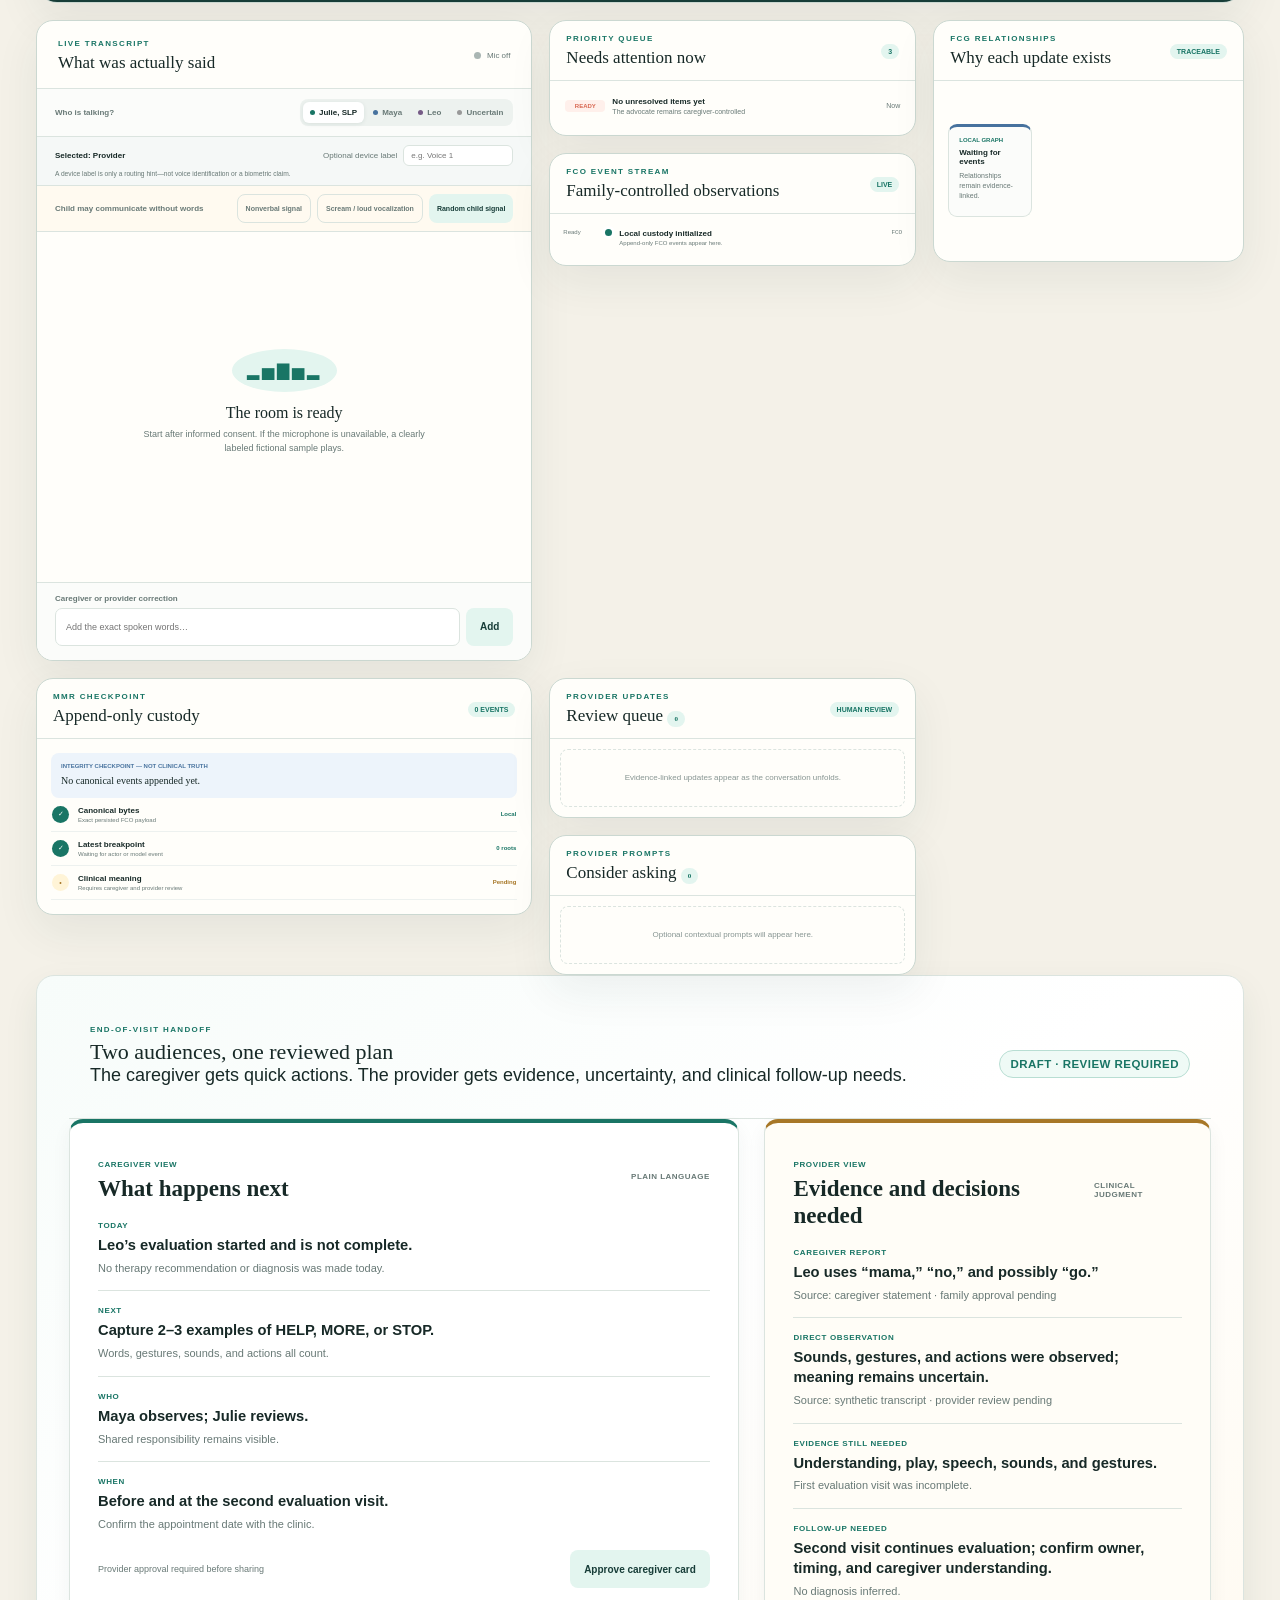
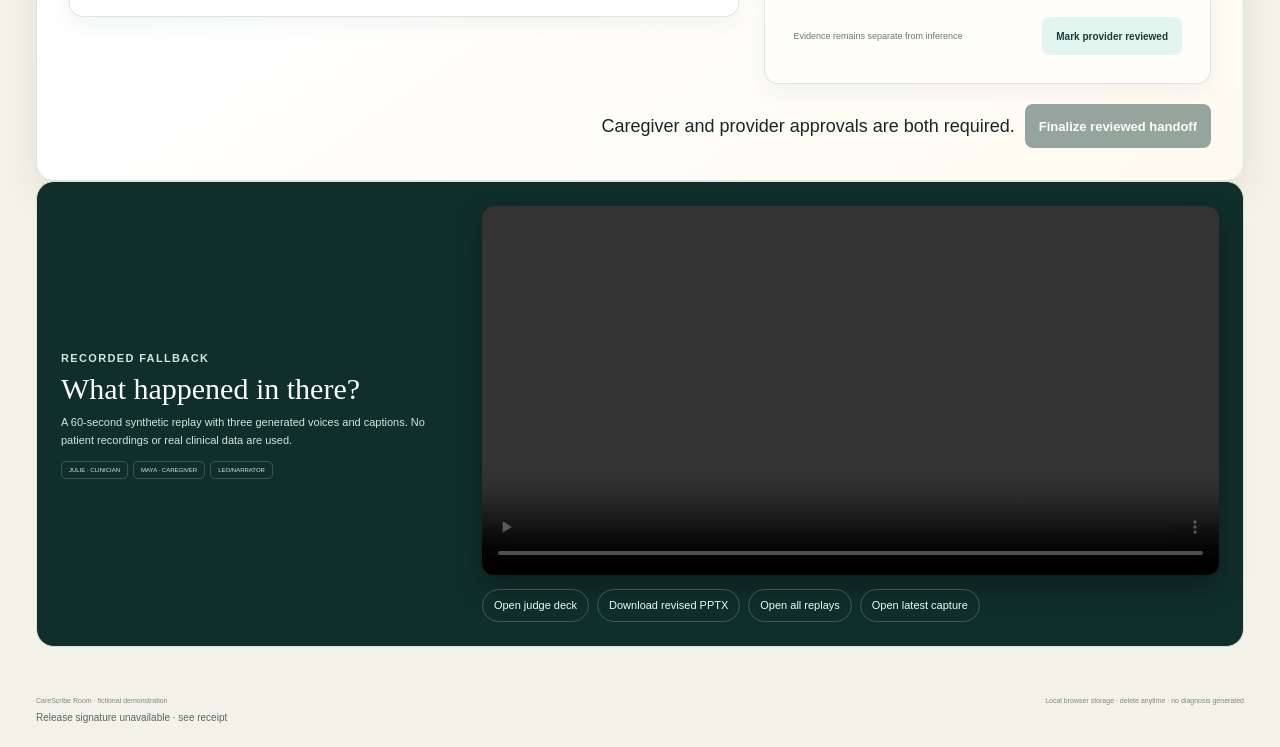
==== commit de563bcf: "Publish judge recording and revised pitch deck" ====
--- a/web/index.html
+++ b/web/index.html
@@ -189,7 +189,7 @@
 
     <section class="replay-card" aria-labelledby="replay-title">
       <div><p class="eyebrow">Recorded fallback</p><h2 id="replay-title">What happened in there?</h2><p>A 60-second synthetic replay with three generated voices and captions. No patient recordings or real clinical data are used.</p><div class="badges"><span>Julie · clinician</span><span>Maya · caregiver</span><span>Leo/narrator</span></div></div>
-      <div><video controls preload="metadata" src="assets/carescribe-three-actor-demo.mp4"><track kind="captions" srclang="en" label="English" src="assets/replay-captions.vtt" default>Your browser does not support the replay video.</video><p class="artifact-links"><a href="slides.html">Open judge deck</a><a href="replay.html">Open replay page</a><a href="assets/carescribe-three-actor-demo.mp4">Open replay directly</a></p></div>
+      <div><video controls preload="metadata" src="assets/carescribe-live-nova-sonic-demo.mp4">Your browser does not support the replay video.</video><p class="artifact-links"><a href="slides.html">Open judge deck</a><a href="assets/carescribe-revised-pitch-deck.pptx" download>Download revised PPTX</a><a href="replay.html">Open all replays</a><a href="assets/carescribe-live-nova-sonic-demo.mp4">Open latest capture</a></p></div>
     </section>
   </main>
 
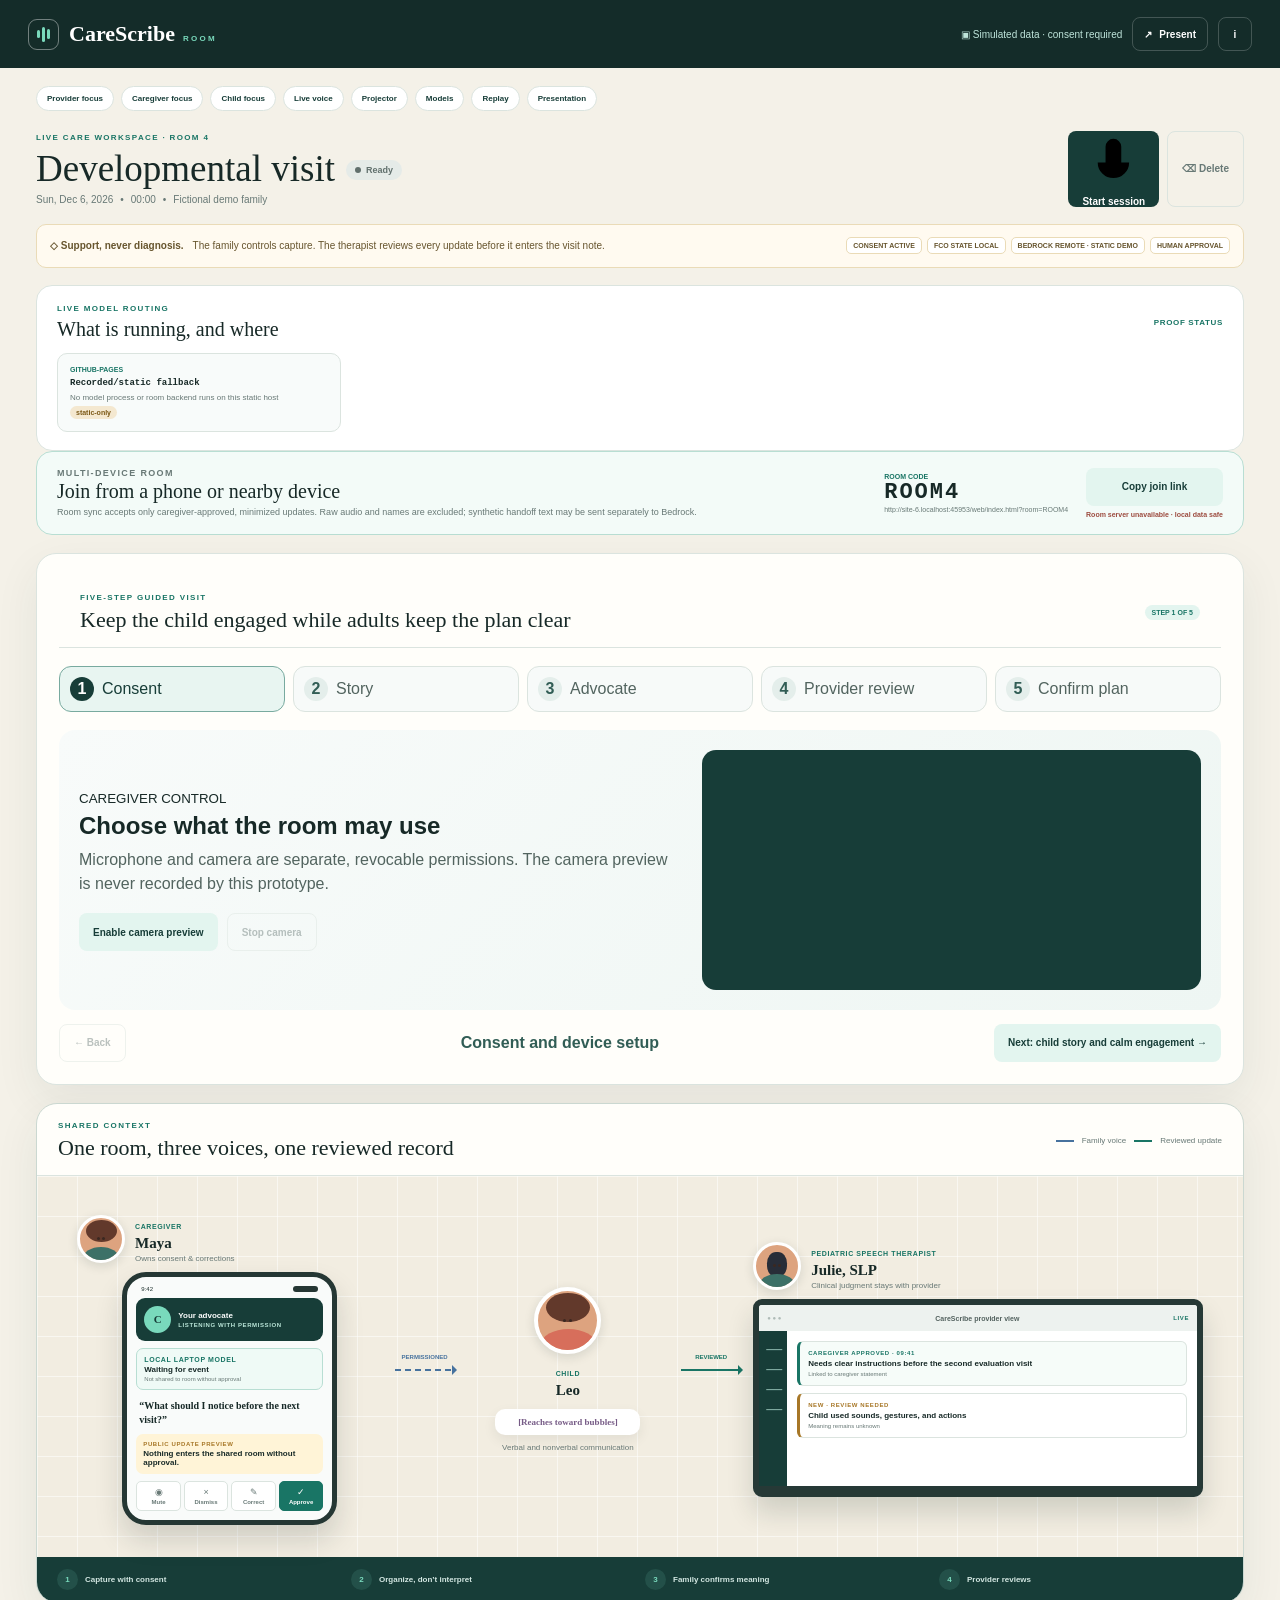
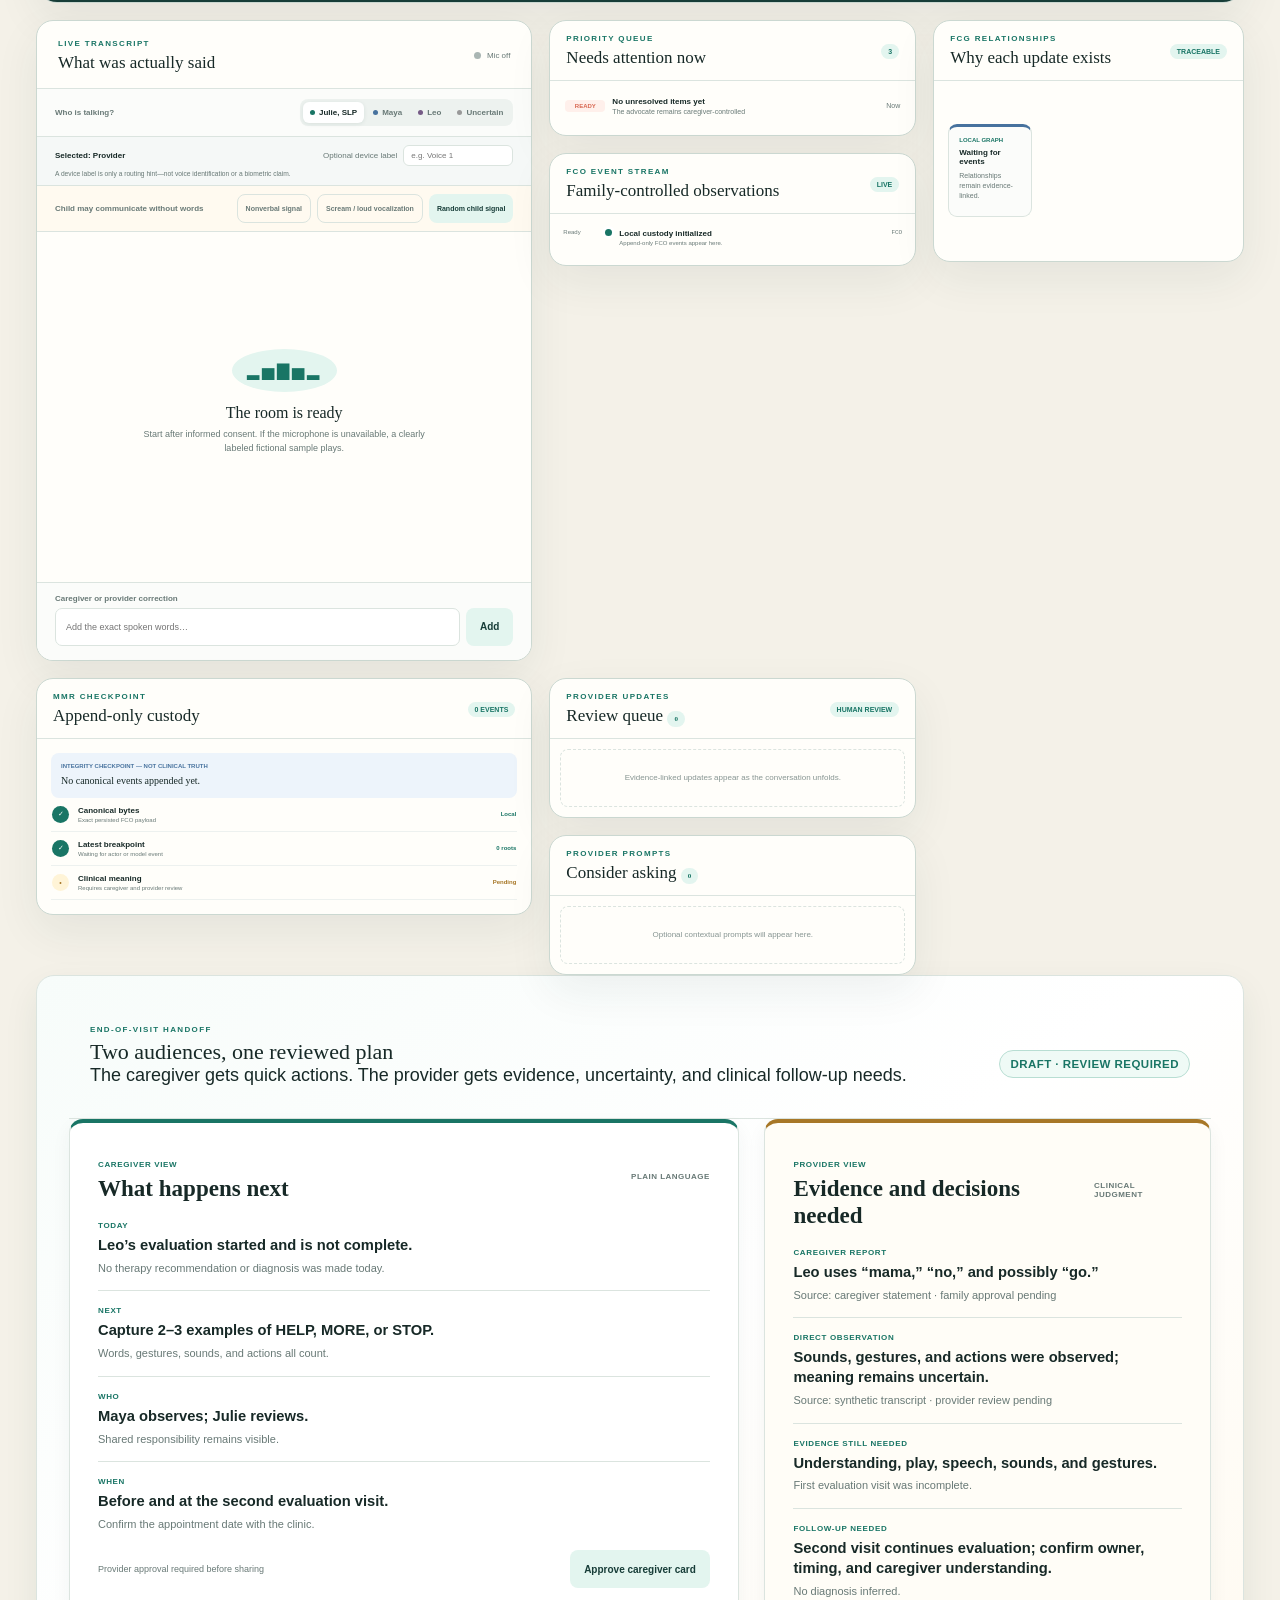
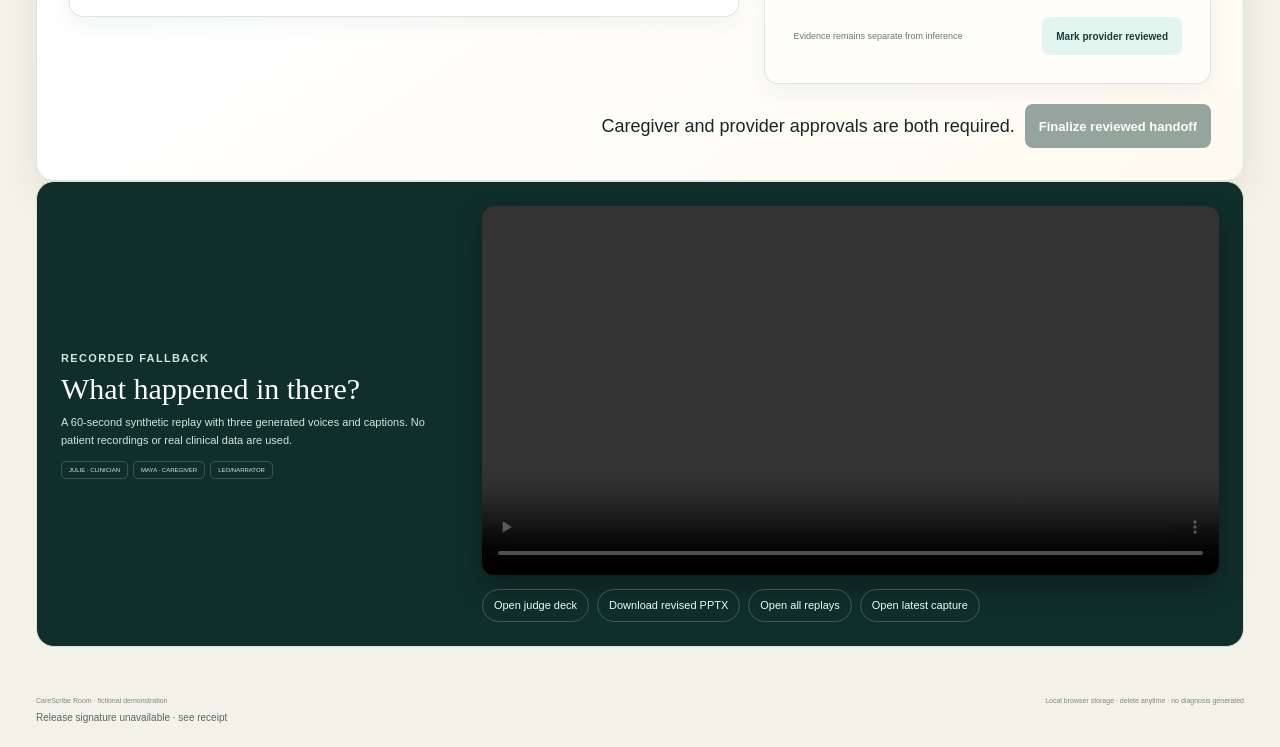
==== commit 7e0df3ab: "Align submission with independent judge audit" ====
--- a/web/index.html
+++ b/web/index.html
@@ -73,7 +73,7 @@
           <div class="instruction-card"><b>Caregiver instructions</b><ol><li>Correct the exact words if needed.</li><li>Approve only important interventions.</li><li>Mute or dismiss the advocate at any time.</li></ol></div>
         </article>
         <article class="journey-pane" data-pane="4">
-          <div><small>PROVIDER EHR-STYLE VIEW</small><h3>Review evidence, source, and uncertainty</h3><p>This is a prototype workspace—not an EHR integration. Remote model suggestions remain untrusted until reviewed.</p><div class="model-routes"><span><b>LiquidAI LFM2.5 1.2B</b> Live verified · local laptop privacy gate</span><span><b>Nova Micro</b> Live verified · event atomization</span><span><b>Nova Pro</b> Live verified · synthesis</span><span><b>Nova Sonic</b> Not run</span><span><b>OpenAI gpt-realtime-2.1</b> API access verified · browser duplex not wired</span></div></div>
+          <div><small>PROVIDER EHR-STYLE VIEW</small><h3>Review evidence, source, and uncertainty</h3><p>This is a prototype workspace—not an EHR integration. Remote model suggestions remain untrusted until reviewed.</p><div class="model-routes"><span><b>LiquidAI LFM2.5 1.2B</b> Live verified · local laptop privacy gate</span><span><b>Nova Micro</b> Live verified · event atomization</span><span><b>Nova Pro</b> Synthetic route observed · prose remained untrusted</span><span><b>Nova 2 Sonic</b> Local synthetic invocation + bridge verified · public bridge not deployed</span><span><b>Voxtral Mini</b> Consented demo-media transcription receipts</span><span><b>OpenAI gpt-realtime-2.1</b> API access verified · browser duplex not wired</span></div></div>
           <div id="ehr-preview" class="ehr-preview"><header>FICTIONAL EHR PREVIEW <b>NOT CONNECTED</b></header><p><strong>Evaluation status:</strong> Started; additional observation is needed.</p><p><strong>Observed:</strong> Sounds, gestures, and play evidence remain incomplete. No diagnosis generated.</p></div>
         </article>
         <article class="journey-pane" data-pane="5">
